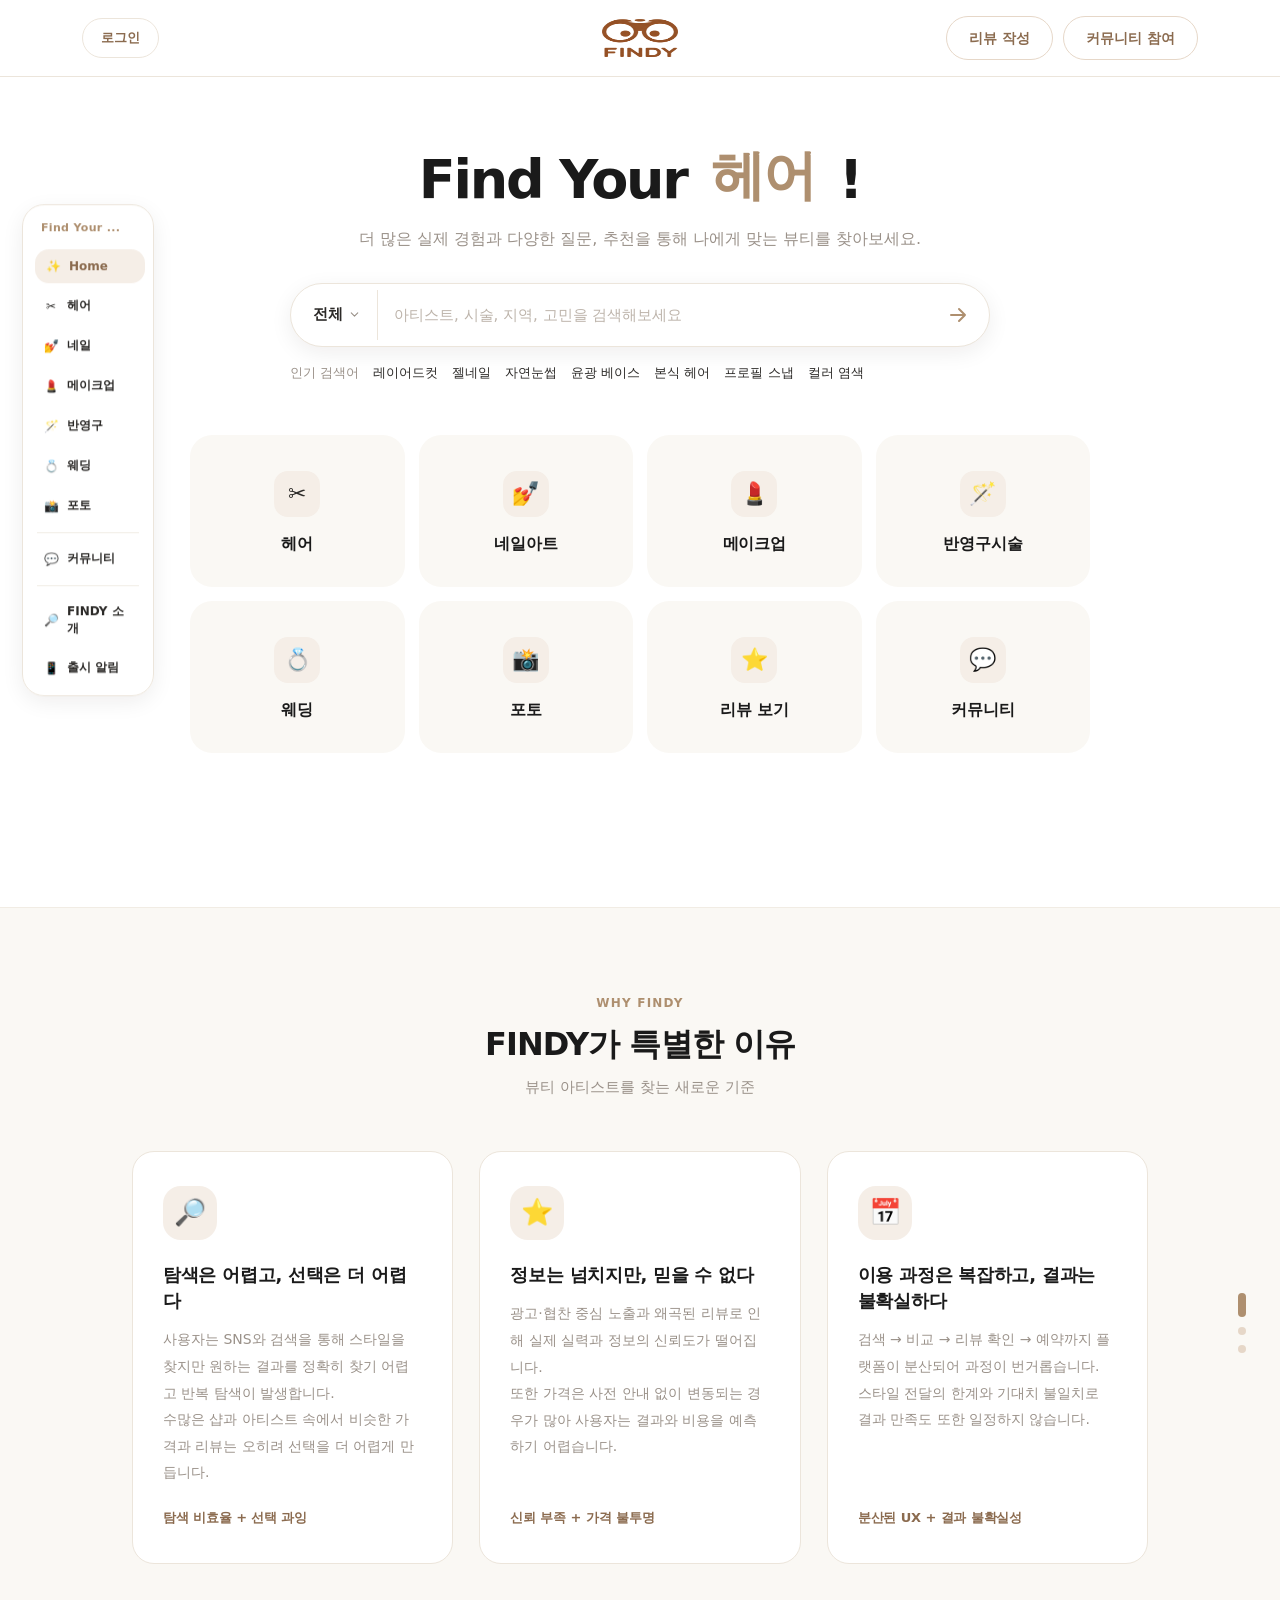
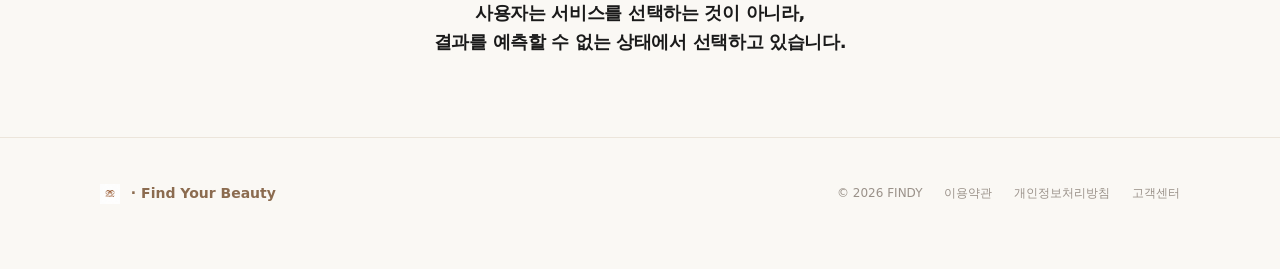
==== web/index.html @ a74a15ce "Initial FINDY app and web project" ====
<!DOCTYPE html>
<html lang="ko">
<head>
  <meta charset="UTF-8" />
  <meta name="viewport" content="width=device-width, initial-scale=1.0" />
  <title>FINDY — 리뷰와 커뮤니티로 찾는 뷰티 경험</title>
  <meta name="description" content="FINDY에서 실제 뷰티 리뷰와 커뮤니티 이야기를 먼저 확인하고, 앱 출시 알림을 받아보세요." />
  <link rel="icon" type="image/png" href="app_logo.png" />
  <link rel="apple-touch-icon" href="app_logo.png" />
  <link rel="stylesheet" href="https://cdn.jsdelivr.net/gh/orioncactus/pretendard@v1.3.9/dist/web/variable/pretendardvariable.css" crossorigin />

  <style>
    :root {
      --main:       #AE8F6F;
      --point:      #8B6B4F;
      --soft:       #F5EEE7;
      --sub:        #E6D7C8;
      --bg:         #FFFFFF;
      --surface:    #FAF8F4;
      --border:     #ECE5DB;
      --divider:    #F1ECE4;
      --text:       #2C2A28;
      --text-strong:#1A1A1A;
      --subtext:    #9A9189;
      --muted:      #BDB4AB;
      --shadow-sm:  0 2px 8px  rgba(26,20,14,.04);
      --shadow-md:  0 6px 22px rgba(26,20,14,.07);
      --shadow-lg:  0 12px 36px rgba(26,20,14,.09);
      --r-sm: 10px; --r-md: 16px; --r-lg: 22px; --r-xl: 28px;
    }

    *, *::before, *::after { box-sizing: border-box; margin: 0; padding: 0; }
    html { scroll-behavior: smooth; }
    body {
      font-family: 'Pretendard Variable', Pretendard, -apple-system, BlinkMacSystemFont, system-ui, sans-serif;
      color: var(--text);
      background: var(--bg);
      line-height: 1.6;
      -webkit-font-smoothing: antialiased;
    }
    a { color: inherit; text-decoration: none; }
    button { font-family: inherit; cursor: pointer; border: none; background: none; }
    input, textarea, select { font-family: inherit; }

    /* ── 공통 레이아웃 ── */
    .container { max-width: 1080px; margin: 0 auto; padding: 0 32px; }

    .view-section { display: none; }
    .view-section.active { display: block; }

    .section-header { text-align: center; margin-bottom: 52px; }
    .eyebrow {
      display: inline-block;
      font-size: 12px; font-weight: 700;
      color: var(--main);
      letter-spacing: .1em; text-transform: uppercase;
      margin-bottom: 12px;
    }
    .section-title {
      font-size: 32px; font-weight: 800;
      color: var(--text-strong);
      letter-spacing: -.03em; line-height: 1.2;
    }
    .section-title-accent { color: var(--main); }
    .section-sub { margin-top: 12px; font-size: 15px; color: var(--subtext); }

    /* ── 헤더 ── */
    .site-header {
      position: sticky; top: 0; z-index: 100;
      background: rgba(255,255,255,.92);
      backdrop-filter: blur(14px);
      -webkit-backdrop-filter: blur(14px);
      border-bottom: 1px solid var(--border);
    }
    .header-inner {
      max-width: 1180px; margin: 0 auto;
      padding: 16px 32px;
      display: grid;
      grid-template-columns: 1fr auto 1fr;
      align-items: center;
      gap: 24px;
    }
    .brand {
      display: inline-flex;
      justify-self: center;
      align-items: center;
    }
    .brand-logo {
      width: clamp(76px, 5.8vw, 104px);
      height: clamp(38px, 2.9vw, 52px);
      display: block;
      object-fit: fill;
    }
    .header-actions {
      display: flex;
      align-items: center;
      justify-content: flex-end;
      gap: 10px;
      grid-column: 3;
      grid-row: 1;
    }
    .header-auth {
      display: flex;
      align-items: center;
      justify-content: flex-start;
      grid-column: 1;
      grid-row: 1;
    }
    .brand { grid-column: 2; grid-row: 1; }
    .header-cta {
      padding: 10px 22px;
      background: #fff;
      color: var(--point);
      border: 1px solid var(--sub);
      font-size: 14px; font-weight: 600;
      border-radius: 999px;
      transition: background 180ms ease, border-color 180ms ease, color 180ms ease, transform 180ms ease;
    }
    .header-cta:hover {
      background: var(--point);
      border-color: var(--point);
      color: #fff;
      transform: translateY(-1px);
    }
    .header-login {
      padding: 10px 18px;
      background: #fff;
      color: var(--point);
      border: 1px solid var(--border);
      font-size: 13px;
      font-weight: 800;
      border-radius: 999px;
      transition: background 180ms ease, border-color 180ms ease, color 180ms ease, transform 180ms ease;
    }
    .header-login:hover {
      background: var(--soft);
      border-color: var(--sub);
      transform: translateY(-1px);
    }

    /* ── 좌측 카테고리 바로가기 ── */
    .side-category-nav {
      position: fixed;
      left: 22px;
      top: 50%;
      transform: translateY(-50%);
      z-index: 80;
      width: 132px;
      padding: 10px;
      background: rgba(255,255,255,.94);
      border: 1px solid var(--border);
      border-radius: 22px;
      box-shadow: var(--shadow-md);
      backdrop-filter: blur(14px);
      -webkit-backdrop-filter: blur(14px);
      display: flex;
      flex-direction: column;
      gap: 6px;
    }
    .side-nav-label {
      padding: 4px 8px 6px;
      font-size: 11px;
      font-weight: 800;
      color: var(--main);
      letter-spacing: .03em;
    }
    .side-nav-btn {
      width: 100%;
      min-height: 34px;
      display: flex;
      align-items: center;
      gap: 7px;
      padding: 8px 9px;
      border-radius: 14px;
      color: var(--text);
      font-size: 12px;
      font-weight: 700;
      text-align: left;
      transition: background 160ms ease, color 160ms ease, transform 160ms ease;
    }
    .side-nav-btn:hover,
    .side-nav-btn.active {
      background: var(--soft);
      color: var(--point);
      transform: translateX(2px);
    }
    .side-nav-icon {
      width: 18px;
      text-align: center;
      flex-shrink: 0;
    }
    .side-nav-divider {
      height: 1px;
      background: var(--divider);
      margin: 3px 4px;
    }

    /* ── 히어로 (당근 스타일) ── */
    .hero {
      min-height: calc(100vh - 70px);
      padding: 72px 32px 56px;
      text-align: center;
      background: #fff;
    }

    .hero-heading {
      display: flex;
      flex-direction: column;
      align-items: center;
      text-align: center;
    }

    /* 타이틀 */
    .hero-title {
      font-size: clamp(34px, 4.4vw, 54px); font-weight: 900;
      letter-spacing: -.04em; color: var(--text-strong);
      line-height: 1; margin-bottom: 14px;
      display: inline-flex; align-items: center;
      gap: 18px; flex-wrap: nowrap; justify-content: center;
      width: 100%;
    }
    .hero-title .hero-title-logo {
      width: clamp(86px, 9vw, 128px);
      height: clamp(86px, 9vw, 128px);
      object-fit: contain;
      flex-shrink: 0;
      transform: translateY(0);
    }

    /* 로테이터 */
    .hero-rotator {
      position: relative; display: inline-block;
      width: auto;
      height: 1.15em;
      overflow: hidden; vertical-align: bottom;
      text-align: center; color: var(--main);
      isolation: isolate;
      padding: 0 6px;
      transition: width 420ms cubic-bezier(.22,.61,.36,1);
    }
    .hero-rotator::before {
      content: none;
    }
    .hero-rotator span {
      position: absolute; left: 50%; right: auto;
      width: max-content;
      white-space: nowrap;
      text-align: center;
      transform: translate(-50%, 110%); opacity: 0;
      transition: transform 420ms cubic-bezier(.22,.61,.36,1), opacity 260ms ease;
    }
    .hero-rotator span.is-current  { transform: translate(-50%, 0); opacity: 1; }
    .hero-rotator span.is-leaving  { transform: translate(-50%, -110%); opacity: 0; }

    .hero-subcopy {
      max-width: 640px;
      margin: 0 auto 30px;
      color: var(--subtext);
      font-size: 16px;
      line-height: 1.7;
      text-align: center;
    }

    /* 검색바 */
    .search-bar {
      max-width: 700px; margin: 0 auto;
      position: relative;
      display: flex; align-items: stretch;
      background: #fff;
      border: 1.5px solid var(--border);
      border-radius: 999px;
      padding: 6px 6px 6px 22px;
      box-shadow: var(--shadow-md);
      transition: border-color 180ms ease, box-shadow 180ms ease;
    }
    .search-bar:focus-within {
      border-color: var(--main);
      box-shadow: 0 6px 28px rgba(174,143,111,.18);
    }
    .search-cat {
      display: flex; align-items: center; gap: 5px;
      padding-right: 16px;
      border-right: 1px solid var(--border);
      font-size: 15px; font-weight: 700; color: var(--text);
      cursor: pointer; user-select: none; white-space: nowrap;
    }
    .search-cat svg { width: 13px; height: 13px; color: var(--subtext); flex-shrink: 0; }
    .search-category-menu {
      position: absolute;
      top: calc(100% + 10px);
      left: 16px;
      z-index: 20;
      min-width: 148px;
      padding: 8px;
      background: #fff;
      border: 1px solid var(--border);
      border-radius: 18px;
      box-shadow: var(--shadow-md);
      opacity: 0;
      pointer-events: none;
      transform: translateY(-6px);
      transition: opacity 160ms ease, transform 160ms ease;
    }
    .search-category-menu.is-open {
      opacity: 1;
      pointer-events: auto;
      transform: translateY(0);
    }
    .search-category-option {
      width: 100%;
      display: flex;
      align-items: center;
      gap: 8px;
      padding: 9px 10px;
      border-radius: 12px;
      color: var(--text);
      font-size: 13px;
      font-weight: 700;
      text-align: left;
    }
    .search-category-option:hover,
    .search-category-option.is-active {
      background: var(--soft);
      color: var(--point);
    }
    .search-input {
      flex: 1; padding: 14px 16px;
      border: none; outline: none;
      font-size: 15px; color: var(--text);
      background: transparent; font-family: inherit;
      min-width: 0;
    }
    .search-input::placeholder { color: var(--muted); }
    .search-submit {
      width: 50px; height: 50px; flex-shrink: 0;
      color: var(--main);
      display: flex; align-items: center; justify-content: center;
      transition: color 180ms ease, transform 160ms ease;
    }
    .search-submit:hover { color: var(--point); transform: translateX(2px); }
    .search-submit svg { width: 24px; height: 24px; }

    /* 인기 검색어 */
    .popular-wrap {
      max-width: 700px; margin: 16px auto 0;
      display: flex; flex-wrap: wrap;
      align-items: center; gap: 6px 14px;
      font-size: 13px;
    }
    .popular-label { color: var(--subtext); font-weight: 500; white-space: nowrap; }
    .popular-wrap a {
      color: var(--text); transition: color 140ms ease;
      white-space: nowrap;
    }
    .popular-wrap a:hover { color: var(--main); }

    /* 카테고리 그리드 */
    .hero-cats {
      max-width: 900px; margin: 52px auto 0;
    }
    .hero-cats-grid {
      display: grid;
      grid-template-columns: repeat(4, 1fr);
      gap: 14px;
    }
    .hero-cat-card {
      background: var(--surface);
      border-radius: var(--r-lg);
      padding: 24px 18px 20px;
      display: flex; flex-direction: column;
      align-items: center; justify-content: center; gap: 14px;
      cursor: pointer;
      transition: background 200ms ease, transform 200ms ease, box-shadow 200ms ease;
      text-align: center;
      border: 1px solid transparent;
      min-height: 152px;
    }
    .hero-cat-card:hover {
      background: #fff;
      border-color: var(--border);
      transform: translateY(-2px);
      box-shadow: var(--shadow-md);
    }
    .hero-cat-icon {
      width: 46px; height: 46px;
      border-radius: 14px;
      background: var(--soft);
      display: flex; align-items: center; justify-content: center;
      font-size: 22px;
    }
    .hero-cat-name {
      font-size: 16px; font-weight: 700;
      color: var(--text-strong); letter-spacing: -.01em;
    }
    .hero-cat-meta {
      display: none;
    }

    /* 히어로 통계 (리뷰 섹션 상단으로 이동) */
    .stats-bar {
      background: var(--surface);
      border-top: 1px solid var(--divider);
      border-bottom: 1px solid var(--divider);
      padding: 24px 32px;
    }
    .stats-bar-inner {
      max-width: 900px; margin: 0 auto;
      display: flex; justify-content: center; gap: 64px;
    }
    .stat { text-align: center; }
    .stat-num {
      font-size: 26px; font-weight: 900;
      color: var(--text-strong); letter-spacing: -.03em;
    }
    .stat-num span { color: var(--main); }
    .stat-lbl { font-size: 12px; color: var(--subtext); margin-top: 3px; }

	    /* ── 리뷰 등록 폼 ── */
    .form-section {
      background: var(--surface);
      padding: 100px 0;
      border-top: 1px solid var(--divider);
    }
    .form-card {
      background: #fff;
      border-radius: var(--r-xl);
      border: 1px solid var(--border);
      box-shadow: var(--shadow-md);
      padding: 52px;
      max-width: 660px; margin: 0 auto;
    }
    .review-form-card {
      max-width: 760px;
      padding: 42px;
    }
    .form-grid { display: grid; grid-template-columns: 1fr 1fr; gap: 22px; }
    .review-form-grid { gap: 16px; }
    .form-group { display: flex; flex-direction: column; gap: 8px; }
    .form-group.full { grid-column: 1 / -1; }
    .form-label { font-size: 13px; font-weight: 700; color: var(--text-strong); }
    .req { color: var(--main); }

    .form-input, .form-select, .form-textarea {
      width: 100%; padding: 14px 17px;
      background: var(--surface);
      border: 1.5px solid var(--border);
      border-radius: var(--r-md);
      font-size: 15px; color: var(--text);
      outline: none;
      transition: border-color 180ms ease, background 180ms ease;
    }
    .form-input:focus, .form-select:focus, .form-textarea:focus {
      border-color: var(--main); background: #fff;
    }
    .review-form-card .form-input,
    .review-form-card .form-select {
      padding: 12px 15px;
    }
    .review-form-card .form-textarea { min-height: 112px; }
    .form-input::placeholder, .form-textarea::placeholder { color: var(--muted); }

    /* 셀렉트 드롭다운 화살표 */
    .form-select {
      appearance: none; -webkit-appearance: none;
      background-image: url("data:image/svg+xml,%3Csvg xmlns='http://www.w3.org/2000/svg' width='16' height='16' viewBox='0 0 24 24' fill='none'%3E%3Cpath d='M6 9l6 6 6-6' stroke='%239A9189' stroke-width='2' stroke-linecap='round' stroke-linejoin='round'/%3E%3C/svg%3E");
      background-repeat: no-repeat;
      background-position: right 14px center;
      padding-right: 42px;
      cursor: pointer;
    }
    .form-textarea { resize: vertical; min-height: 130px; line-height: 1.65; }

    /* 별점 */
    .star-wrap { display: flex; flex-direction: column; gap: 8px; }
    .star-rating {
      position: relative;
      width: max-content;
      line-height: 1;
    }
    .star-stars {
      position: relative;
      display: inline-block;
      font-size: 30px;
      letter-spacing: 4px;
      line-height: 1;
      color: var(--border);
      pointer-events: none;
    }
    .star-fill {
      position: absolute;
      inset: 0 auto 0 0;
      width: 0%;
      overflow: hidden;
      white-space: nowrap;
      color: #F4C430;
      transition: width 120ms ease;
    }
    .star-rating input[type="range"] {
      position: absolute;
      inset: 0;
      width: 100%;
      height: 100%;
      opacity: 0;
      cursor: pointer;
    }
    .star-hint { font-size: 12px; color: var(--muted); }

    /* 글자 수 */
    .char-row { display: flex; justify-content: flex-end; margin-top: 5px; }
    .char-count { font-size: 12px; color: var(--muted); }

    /* 사진 첨부 */
    .photo-upload-area {
      position: relative;
      border: 2px dashed var(--border);
      border-radius: var(--r-md);
      padding: 28px 20px;
      text-align: center;
      cursor: pointer;
      background: var(--surface);
      transition: border-color 180ms ease, background 180ms ease;
    }
    .photo-upload-area:hover,
    .photo-upload-area.drag-over {
      border-color: var(--main);
      background: var(--soft);
    }
    .photo-upload-area input[type="file"] {
      position: absolute; inset: 0;
      width: 100%; height: 100%;
      opacity: 0; cursor: pointer;
    }
    .photo-upload-icon { font-size: 28px; margin-bottom: 8px; }
    .photo-upload-label {
      font-size: 14px; font-weight: 600; color: var(--text);
      display: block; margin-bottom: 4px;
    }
    .photo-upload-hint { font-size: 12px; color: var(--muted); }
    .photo-upload-hint span { color: var(--main); font-weight: 600; }

    /* 사진 미리보기 그리드 */
    .photo-preview-grid {
      display: grid;
      grid-template-columns: repeat(4, 1fr);
      gap: 10px;
      margin-top: 12px;
    }
    .photo-preview-item {
      position: relative;
      aspect-ratio: 1;
      border-radius: var(--r-sm);
      overflow: hidden;
      border: 1px solid var(--border);
    }
    .photo-preview-item img {
      width: 100%; height: 100%;
      object-fit: cover; display: block;
    }
    .photo-preview-remove {
      position: absolute; top: 4px; right: 4px;
      width: 22px; height: 22px;
      background: rgba(26,20,14,.65);
      border-radius: 50%;
      color: #fff; font-size: 12px; font-weight: 700;
      display: flex; align-items: center; justify-content: center;
      cursor: pointer;
      transition: background 140ms ease;
      line-height: 1;
    }
    .photo-preview-remove:hover { background: rgba(180,60,60,.85); }

	    /* 리뷰 카드 사진 */
    .rc-photos {
      display: grid;
      gap: 6px;
      border-radius: var(--r-sm);
      overflow: hidden;
    }
    .rc-photos.count-1 { grid-template-columns: 1fr; }
    .rc-photos.count-2 { grid-template-columns: 1fr 1fr; }
    .rc-photos.count-3 { grid-template-columns: 1fr 1fr 1fr; }
    .rc-photos.count-many { grid-template-columns: 1fr 1fr; }
    .rc-photo {
      aspect-ratio: 1;
      overflow: hidden;
      border-radius: 8px;
      cursor: pointer;
      position: relative;
    }
    .rc-photo img {
      width: 100%; height: 100%;
      object-fit: cover; display: block;
      transition: transform 260ms ease;
    }
    .rc-photo:hover img { transform: scale(1.05); }
    .rc-photo-more {
      position: absolute; inset: 0;
      background: rgba(26,20,14,.52);
      display: flex; align-items: center; justify-content: center;
      color: #fff; font-size: 18px; font-weight: 800;
      border-radius: 8px;
    }

    /* 라이트박스 */
    .lightbox {
      position: fixed; inset: 0; z-index: 9000;
      background: rgba(10,8,6,.9);
      display: flex; align-items: center; justify-content: center;
      opacity: 0; pointer-events: none;
      transition: opacity 240ms ease;
    }
    .lightbox.open { opacity: 1; pointer-events: all; }
    .lightbox img {
      max-width: 90vw; max-height: 88vh;
      border-radius: var(--r-md);
      object-fit: contain;
      box-shadow: 0 24px 64px rgba(0,0,0,.5);
    }
    .lightbox-close {
      position: absolute; top: 20px; right: 24px;
      width: 42px; height: 42px; border-radius: 50%;
      background: rgba(255,255,255,.15);
      color: #fff; font-size: 20px;
      display: flex; align-items: center; justify-content: center;
      cursor: pointer;
      transition: background 160ms ease;
    }
    .lightbox-close:hover { background: rgba(255,255,255,.28); }

    /* 제출 버튼 */
    .form-submit {
      width: 100%; padding: 17px;
      background: var(--text-strong); color: #fff;
      font-size: 16px; font-weight: 700;
      border-radius: var(--r-md);
      margin-top: 10px;
      transition: background 180ms ease, transform 180ms ease;
    }
    .form-submit:hover { background: var(--point); transform: translateY(-1px); }
    .form-submit:disabled { background: var(--muted); cursor: not-allowed; transform: none; }

    /* ── 로그인 ── */
    .login-section {
      min-height: calc(100vh - 86px);
      align-items: center;
      background: var(--surface);
      border-top: 1px solid var(--divider);
      padding: 90px 0;
    }
    .login-section.active { display: flex; }
    .login-card {
      max-width: 460px;
      margin: 0 auto;
      padding: 46px;
      border-radius: var(--r-xl);
      border: 1px solid var(--border);
      background: #fff;
      box-shadow: var(--shadow-md);
      text-align: center;
    }
    .login-card img {
      width: 118px;
      height: auto;
      margin-bottom: 22px;
    }
    .login-title {
      font-size: 28px;
      line-height: 1.22;
      font-weight: 900;
      color: var(--text-strong);
      letter-spacing: -.03em;
    }
    .login-sub {
      margin: 12px 0 28px;
      font-size: 14px;
      line-height: 1.7;
      color: var(--subtext);
    }
    .login-options {
      display: flex;
      flex-direction: column;
      gap: 10px;
    }
    .login-option {
      width: 100%;
      min-height: 50px;
      border-radius: 999px;
      border: 1px solid var(--border);
      background: #fff;
      color: var(--text-strong);
      font-size: 14px;
      font-weight: 800;
      transition: background 160ms ease, border-color 160ms ease, transform 160ms ease;
    }
    .login-option:hover {
      background: var(--soft);
      border-color: var(--sub);
      transform: translateY(-1px);
    }
    .login-note {
      margin-top: 18px;
      font-size: 12px;
      color: var(--muted);
    }

    /* ── 내정보 ── */
    .my-section {
      background: var(--surface);
      padding: 100px 0;
      border-top: 1px solid var(--divider);
    }
    .my-layout {
      display: grid;
      grid-template-columns: 320px minmax(0, 1fr);
      gap: 22px;
      align-items: start;
    }
    .my-profile,
    .my-panel {
      background: #fff;
      border: 1px solid var(--border);
      border-radius: var(--r-xl);
      box-shadow: var(--shadow-sm);
    }
    .my-profile {
      padding: 28px;
      position: sticky;
      top: 92px;
    }
    .my-avatar {
      width: 64px;
      height: 64px;
      border-radius: 50%;
      background: var(--soft);
      border: 1px solid var(--sub);
      color: var(--point);
      display: flex;
      align-items: center;
      justify-content: center;
      font-size: 24px;
      font-weight: 900;
      margin-bottom: 18px;
    }
    .my-name {
      font-size: 22px;
      font-weight: 900;
      color: var(--text-strong);
      letter-spacing: -.03em;
    }
    .my-sub {
      margin-top: 6px;
      font-size: 13px;
      color: var(--subtext);
    }
    .my-info-grid {
      display: grid;
      grid-template-columns: 1fr 1fr;
      gap: 10px;
      margin-top: 22px;
    }
    .my-info-item {
      padding: 14px;
      border-radius: 16px;
      background: var(--surface);
      border: 1px solid var(--border);
    }
    .my-info-item span {
      display: block;
      font-size: 11px;
      color: var(--subtext);
      margin-bottom: 6px;
    }
    .my-info-item strong {
      display: block;
      font-size: 14px;
      color: var(--text-strong);
    }
    .my-beauty-link {
      width: 100%;
      margin-top: 16px;
      padding: 16px;
      border-radius: 18px;
      border: 1px solid var(--sub);
      background: var(--soft);
      color: var(--point);
      text-align: left;
      font-weight: 900;
      transition: background 160ms ease, transform 160ms ease;
    }
    .my-beauty-link span {
      display: block;
      margin-top: 5px;
      font-size: 12px;
      font-weight: 600;
      color: var(--subtext);
    }
    .my-beauty-link:hover {
      background: #fff;
      transform: translateY(-1px);
    }
    .my-stats {
      display: grid;
      grid-template-columns: 1fr 1fr;
      gap: 10px;
      margin-top: 22px;
    }
    .my-stat {
      padding: 16px;
      border-radius: 16px;
      background: var(--surface);
      border: 1px solid var(--border);
    }
    .my-stat strong {
      display: block;
      font-size: 24px;
      color: var(--text-strong);
      line-height: 1;
    }
    .my-stat span {
      display: block;
      margin-top: 8px;
      font-size: 12px;
      color: var(--subtext);
    }
    .my-logout {
      width: 100%;
      margin-top: 18px;
      padding: 12px 16px;
      border-radius: 999px;
      border: 1px solid var(--border);
      background: #fff;
      color: var(--point);
      font-weight: 800;
      transition: background 160ms ease, border-color 160ms ease;
    }
    .my-logout:hover {
      background: var(--soft);
      border-color: var(--sub);
    }
    .my-panels {
      display: flex;
      flex-direction: column;
      gap: 16px;
      min-width: 0;
    }
    .my-panel {
      padding: 24px;
    }
    .my-panel-head {
      display: flex;
      justify-content: space-between;
      align-items: center;
      gap: 16px;
      margin-bottom: 16px;
    }
    .my-panel-title {
      font-size: 18px;
      font-weight: 900;
      color: var(--text-strong);
    }
    .my-panel-count {
      font-size: 12px;
      color: var(--subtext);
      background: var(--surface);
      border: 1px solid var(--border);
      border-radius: 999px;
      padding: 6px 10px;
    }
    .my-list {
      display: flex;
      flex-direction: column;
      gap: 10px;
    }
    .my-item {
      width: 100%;
      padding: 15px;
      border-radius: 16px;
      border: 1px solid var(--border);
      background: var(--surface);
      text-align: left;
      transition: background 160ms ease, border-color 160ms ease, transform 160ms ease;
    }
    .my-item:hover {
      background: var(--soft);
      border-color: var(--sub);
      transform: translateY(-1px);
    }
    .my-item-title {
      font-size: 14px;
      font-weight: 850;
      color: var(--text-strong);
      line-height: 1.45;
    }
    .my-item-meta {
      margin-top: 6px;
      font-size: 12px;
      color: var(--subtext);
    }
    .my-empty {
      padding: 22px;
      border-radius: 16px;
      border: 1px dashed var(--border);
      color: var(--subtext);
      background: var(--surface);
      font-size: 13px;
      text-align: center;
    }
    .my-support-grid {
      display: grid;
      grid-template-columns: 1fr 1fr;
      gap: 12px;
    }
    .my-support-card {
      min-height: 112px;
      padding: 18px;
      border-radius: 18px;
      border: 1px solid var(--border);
      background: var(--surface);
    }
    .my-support-card strong {
      display: block;
      font-size: 15px;
      color: var(--text-strong);
      margin-bottom: 8px;
    }
    .my-support-card span {
      font-size: 12px;
      color: var(--subtext);
      line-height: 1.6;
    }

	    /* ── 리뷰 피드 ── */
    .reviews-section { padding: 100px 0; }

    .reviews-toolbar {
      display: flex; align-items: center;
      justify-content: space-between;
      margin-bottom: 28px; flex-wrap: wrap; gap: 14px;
    }
    .reviews-heading-row {
      display: flex;
      align-items: flex-start;
      justify-content: space-between;
      gap: 18px;
      margin-bottom: 0;
    }
    .review-write-top {
      display: inline-flex;
      align-items: center;
      gap: 8px;
      flex-shrink: 0;
      padding: 13px 20px;
      background: var(--main);
      color: #fff;
      border-radius: 999px;
      font-size: 14px;
      font-weight: 800;
      box-shadow: var(--shadow-sm);
      transition: background 180ms ease, transform 180ms ease;
    }
    .review-write-top:hover {
      background: var(--point);
      transform: translateY(-1px);
    }
    .reviews-count { font-size: 14px; color: var(--subtext); }
    .reviews-count strong { color: var(--text-strong); font-weight: 700; }

    .community-filter-panel {
      width: 100%;
      display: grid;
      grid-template-columns: auto minmax(0, 1fr);
      align-items: start;
      gap: 18px 28px;
      padding: 18px 0 8px;
    }
    .community-filter-groups {
      display: flex;
      flex-direction: column;
      align-items: flex-end;
      gap: 12px;
      min-width: 0;
    }
    .filter-tabs { display: flex; gap: 8px; flex-wrap: wrap; }
    .filter-tab {
      padding: 8px 17px;
      border-radius: 999px;
      border: 1.5px solid var(--border);
      font-size: 13px; font-weight: 500;
      color: var(--subtext); background: #fff;
      cursor: pointer;
      white-space: nowrap;
      flex-shrink: 0;
      transition: all 160ms ease;
    }
    .filter-tab.active,
    .filter-tab:hover { border-color: var(--main); color: var(--point); background: var(--soft); }

    .reviews-grid {
      display: grid;
      grid-template-columns: repeat(3, 1fr);
      gap: 20px;
    }
    .review-card {
      background: #fff;
      border: 1px solid var(--border);
      border-radius: var(--r-lg);
      padding: 26px;
      display: flex; flex-direction: column; gap: 14px;
      cursor: pointer;
      transition: transform 220ms ease, box-shadow 220ms ease;
    }
    .review-card:hover { transform: translateY(-3px); box-shadow: var(--shadow-md); }
    .review-card.is-detail {
      cursor: default;
      min-height: 420px;
      padding: 34px;
      border-radius: var(--r-xl);
      box-shadow: var(--shadow-sm);
    }
    .review-card.is-detail:hover { transform: none; box-shadow: var(--shadow-sm); }
    .review-card.is-detail .rc-name { font-size: 20px; }
    .review-card.is-detail .rc-service { font-size: 14px; white-space: normal; }
    .review-card.is-detail .rc-avatar { width: 54px; height: 54px; font-size: 19px; }
    .review-card.is-detail .rc-stars { font-size: 18px; }
    .review-card.is-detail .rc-text {
      display: block;
      overflow: visible;
      font-size: 17px;
      line-height: 1.9;
      white-space: pre-line;
    }
    .review-card.is-detail .rc-photos {
      max-width: 560px;
      margin-top: 4px;
    }
    .review-card.is-detail .rc-photos.count-1 {
      grid-template-columns: minmax(0, 220px);
      max-width: 220px;
    }

    .rc-top { display: flex; align-items: flex-start; justify-content: space-between; gap: 10px; }
    .rc-avatar {
      width: 42px; height: 42px; border-radius: 50%;
      background: var(--soft); border: 1.5px solid var(--sub);
      display: flex; align-items: center; justify-content: center;
      font-size: 16px; font-weight: 800; color: var(--point);
      flex-shrink: 0;
    }
    .rc-meta { flex: 1; min-width: 0; }
    .rc-name { font-size: 14px; font-weight: 700; color: var(--text-strong); }
    .rc-service { font-size: 12px; color: var(--subtext); margin-top: 2px; white-space: nowrap; overflow: hidden; text-overflow: ellipsis; }
    .rc-badge {
      padding: 4px 11px;
      background: var(--soft); border-radius: 999px;
      font-size: 11px; font-weight: 600; color: var(--point);
      flex-shrink: 0;
    }
    .rc-stars { font-size: 13px; color: #F4C430; letter-spacing: 1px; }
    .rc-text {
      font-size: 14px; color: var(--text); line-height: 1.72; flex: 1;
      display: -webkit-box;
      -webkit-line-clamp: 4; -webkit-box-orient: vertical;
      overflow: hidden;
    }
	    .rc-date { font-size: 12px; color: var(--muted); }
	    .rc-extra {
	      display: flex; align-items: center; gap: 8px; flex-wrap: wrap;
	      font-size: 12px; color: var(--subtext);
	    }
	    .rc-actions {
	      display: flex; gap: 8px; padding-top: 2px;
	      border-top: 1px solid var(--divider);
	    }
	    .rc-action {
	      font-size: 12px; color: var(--subtext);
	      background: var(--surface); border: 1px solid var(--border);
	      border-radius: 999px; padding: 6px 10px;
	    }
	    .rc-action.is-active,
	    .cm-action.is-active {
	      color: var(--point);
	      background: var(--soft);
	      border-color: var(--sub);
	      font-weight: 800;
	    }

    .reviews-empty {
      grid-column: 1 / -1;
      text-align: center; padding: 90px 20px;
      color: var(--subtext);
    }
    .empty-icon { font-size: 52px; margin-bottom: 18px; }
    .reviews-empty p { font-size: 15px; }

    /* 더보기 버튼 */
    .load-more-wrap { text-align: center; margin-top: 40px; }
    .load-more {
      display: inline-flex; align-items: center; gap: 8px;
      padding: 14px 32px;
      border: 1.5px solid var(--border);
      border-radius: 999px;
      font-size: 14px; font-weight: 600; color: var(--text);
      background: #fff; cursor: pointer;
      transition: all 180ms ease;
    }
	    .load-more:hover { border-color: var(--main); color: var(--point); background: var(--soft); }
	    .load-more.hidden { display: none; }

	    /* ── 커뮤니티 ── */
	    .community-section {
	      background: var(--surface);
	      padding: 100px 0;
	      border-top: 1px solid var(--divider);
	    }
	    .community-layout {
	      display: grid;
	      grid-template-columns: 1fr;
	      gap: 24px;
	      align-items: start;
	    }
	    .community-write,
	    .community-feed-card {
	      background: #fff;
	      border: 1px solid var(--border);
	      border-radius: var(--r-xl);
	      box-shadow: var(--shadow-sm);
	    }
	    .community-write { padding: 28px; position: sticky; top: 92px; }
	    .community-write h3 { font-size: 19px; color: var(--text-strong); margin-bottom: 8px; }
	    .community-write p { font-size: 13px; color: var(--subtext); margin-bottom: 18px; }
	    .community-form { display: flex; flex-direction: column; gap: 12px; }
	    .community-board { min-width: 0; }
	    .community-content-grid {
	      display: grid;
	      grid-template-columns: minmax(0, 1fr) 300px;
	      gap: 18px;
	      align-items: start;
	    }
	    .community-detail-actions {
	      display: flex;
	      justify-content: flex-end;
	      margin-bottom: 14px;
	    }
	    .community-feed { display: flex; flex-direction: column; gap: 14px; min-width: 0; }
	    .community-feed-card {
	      padding: 24px;
	      transition: transform 180ms ease, box-shadow 180ms ease;
	      cursor: pointer;
	    }
	    .community-feed-card:hover { transform: translateY(-2px); box-shadow: var(--shadow-md); }
	    .community-feed-card.is-detail {
	      cursor: default;
	      min-height: 360px;
	      padding: 32px;
	    }
	    .community-feed-card.is-detail:hover { transform: none; box-shadow: var(--shadow-sm); }
	    .cm-top { display: flex; justify-content: space-between; gap: 12px; align-items: flex-start; }
	    .cm-title { font-size: 17px; font-weight: 800; color: var(--text-strong); line-height: 1.35; }
	    .community-feed-card.is-detail .cm-title { font-size: 23px; line-height: 1.35; }
	    .cm-badge {
	      flex-shrink: 0;
	      background: var(--soft);
	      border: 1px solid var(--sub);
	      color: var(--point);
	      border-radius: 999px;
	      padding: 5px 11px;
	      font-size: 11px;
	      font-weight: 700;
	    }
	    .cm-meta { margin-top: 8px; font-size: 12px; color: var(--subtext); }
	    .cm-body { margin-top: 14px; font-size: 14px; color: var(--text); line-height: 1.75; white-space: pre-line; }
	    .community-feed-card.is-detail .cm-body { margin-top: 26px; font-size: 16px; line-height: 1.9; }
	    .cm-photos {
	      margin-top: 18px;
	      display: grid;
	      gap: 8px;
	      width: 100%;
	      max-width: 520px;
	    }
	    .cm-photos.count-1,
	    .cm-photos.count-2 {
	      grid-template-columns: repeat(2, minmax(0, 120px));
	      max-width: 248px;
	    }
	    .cm-photos.count-3 {
	      grid-template-columns: repeat(3, minmax(0, 120px));
	      max-width: 376px;
	    }
	    .cm-photos.count-many {
	      grid-template-columns: repeat(4, minmax(0, 1fr));
	    }
	    .community-feed-card.is-detail .cm-photos {
	      margin-top: 22px;
	      grid-template-columns: repeat(4, minmax(0, 1fr));
	      max-width: 560px;
	    }
	    .cm-photo {
	      position: relative;
	      aspect-ratio: 1;
	      overflow: hidden;
	      border-radius: 14px;
	      border: 1px solid var(--border);
	      background: var(--surface);
	      cursor: zoom-in;
	    }
	    .cm-photo img {
	      width: 100%;
	      height: 100%;
	      object-fit: cover;
	      display: block;
	      transition: transform 220ms ease;
	    }
	    .cm-photo:hover img { transform: scale(1.04); }
	    .cm-photo-more {
	      position: absolute;
	      inset: 0;
	      display: flex;
	      align-items: center;
	      justify-content: center;
	      background: rgba(26,20,14,.48);
	      color: #fff;
	      font-size: 18px;
	      font-weight: 800;
	    }
	    .cm-actions {
	      margin-top: 16px;
	      display: flex; gap: 8px; flex-wrap: wrap;
	      font-size: 12px; color: var(--subtext);
	    }
	    .cm-action {
	      background: var(--surface);
	      border: 1px solid var(--border);
	      border-radius: 999px;
	      padding: 7px 11px;
	    }
	    .community-list-panel {
	      position: sticky;
	      top: 92px;
	      background: #fff;
	      border: 1px solid var(--border);
	      border-radius: var(--r-xl);
	      box-shadow: var(--shadow-sm);
	      padding: 18px;
	    }
	    .community-list-title {
	      font-size: 14px;
	      font-weight: 800;
	      color: var(--text-strong);
	      margin-bottom: 12px;
	    }
	    .community-list {
	      display: flex;
	      flex-direction: column;
	      gap: 8px;
	      max-height: 520px;
	      overflow-y: auto;
	      padding-right: 2px;
	    }
	    .community-list-item {
	      width: 100%;
	      padding: 12px;
	      border-radius: 14px;
	      text-align: left;
	      color: var(--text);
	      background: var(--surface);
	      border: 1px solid transparent;
	      transition: background 160ms ease, border-color 160ms ease;
	    }
	    .community-list-item:hover,
	    .community-list-item.is-active {
	      background: var(--soft);
	      border-color: var(--sub);
	    }
	    .community-list-item-title {
	      font-size: 13px;
	      font-weight: 800;
	      line-height: 1.35;
	      color: var(--text-strong);
	      display: -webkit-box;
	      -webkit-line-clamp: 2;
	      -webkit-box-orient: vertical;
	      overflow: hidden;
	    }
	    .community-list-item-meta {
	      margin-top: 6px;
	      font-size: 11px;
	      color: var(--subtext);
	    }

    /* ── 출시 소개 스냅 구간 ── */
    .launch-scroll {
      height: calc(100vh - 70px);
      min-height: 620px;
      overflow: hidden;
      overscroll-behavior: contain;
      position: relative;
      border-top: 1px solid var(--divider);
      background: var(--surface);
    }
    .launch-panel {
      position: absolute;
      inset: 0;
      min-height: 100%;
      display: flex;
      align-items: center;
      opacity: 0;
      pointer-events: none;
      transform: translateY(34px);
      transition: opacity 420ms ease, transform 520ms cubic-bezier(.22,.61,.36,1);
    }
    .launch-panel.is-active {
      opacity: 1;
      pointer-events: auto;
      transform: translateY(0);
    }
    .launch-panel.is-leaving-up { transform: translateY(-34px); }
    .launch-panel.is-leaving-down { transform: translateY(34px); }
    .launch-panel-dots {
      position: absolute;
      right: 34px;
      top: 50%;
      transform: translateY(-50%);
      display: flex;
      flex-direction: column;
      gap: 10px;
      z-index: 2;
    }
    .launch-panel-dot {
      width: 8px;
      height: 8px;
      border-radius: 999px;
      background: var(--sub);
      transition: height 180ms ease, background 180ms ease;
    }
    .launch-panel-dot.is-active {
      height: 24px;
      background: var(--main);
    }

    /* ── 앱 소개 ── */
    .features-section {
      background: var(--surface);
      padding: 88px 0;
    }
    .features-grid { display: grid; grid-template-columns: repeat(3, 1fr); gap: 26px; align-items: stretch; }
    .feature-card {
      background: #fff;
      border: 1px solid var(--border);
      border-radius: var(--r-lg);
      padding: 34px 30px;
      min-height: 340px;
      display: flex;
      flex-direction: column;
      transition: transform 220ms ease, box-shadow 220ms ease;
    }
    .feature-card:hover { transform: translateY(-3px); box-shadow: var(--shadow-md); }
    .feature-icon {
      width: 54px; height: 54px; border-radius: 18px;
      background: var(--soft);
      display: flex; align-items: center; justify-content: center;
      font-size: 26px; margin-bottom: 22px;
    }
    .feature-title { font-size: 18px; font-weight: 700; color: var(--text-strong); letter-spacing: -.015em; margin-bottom: 12px; line-height: 1.45; }
    .feature-desc { font-size: 14px; color: var(--subtext); line-height: 1.9; }
    .feature-key {
      margin-top: auto;
      padding-top: 22px;
      font-size: 13px;
      font-weight: 800;
      color: var(--point);
      letter-spacing: -.01em;
    }
    .features-impact {
      margin: 34px auto 0;
      max-width: 680px;
      text-align: center;
      color: var(--text-strong);
      font-size: 18px;
      font-weight: 800;
      line-height: 1.65;
      letter-spacing: -.02em;
    }

    /* ── 앱 미리보기 배너 ── */
    .app-banner {
      padding: 88px 0;
      background: #fff;
    }
    .app-banner-inner {
      max-width: 1080px; margin: 0 auto; padding: 0 32px;
      display: grid; grid-template-columns: 1fr 1fr;
      align-items: center; gap: 64px;
    }
    .app-banner-text { }
    .app-banner-title {
      font-size: 36px; font-weight: 900;
      color: var(--text-strong); letter-spacing: -.03em;
      line-height: 1.18; margin-bottom: 20px;
    }
    .app-banner-title em { font-style: normal; color: var(--main); }
    .app-banner-desc { font-size: 15px; color: var(--subtext); line-height: 1.75; margin-bottom: 32px; }
    .store-badges { display: flex; gap: 12px; flex-wrap: wrap; }
    .store-badge {
      display: inline-flex; align-items: center; gap: 10px;
      padding: 13px 22px;
      background: var(--text-strong); color: #fff;
      border-radius: var(--r-md);
      font-size: 14px; font-weight: 600;
      transition: background 180ms ease, transform 180ms ease;
      opacity: .7;
      cursor: default;
    }
    .store-badge span { font-size: 11px; font-weight: 400; opacity: .75; display: block; }
    .store-badge strong { font-size: 15px; display: block; }
    .store-badge.soon { position: relative; }
    .store-badge.soon::after {
      content: '출시 예정';
      position: absolute; top: -10px; right: -8px;
      background: var(--main); color: #fff;
      font-size: 10px; font-weight: 700;
      padding: 3px 8px; border-radius: 999px;
    }

    /* 폰 목업 */
    .phone-mockup {
      display: flex; justify-content: center;
    }
    .phone-frame {
      width: 240px; height: 480px;
      background: var(--surface);
      border-radius: 36px;
      border: 2px solid var(--border);
      box-shadow: var(--shadow-lg);
      position: relative; overflow: hidden;
      display: flex; flex-direction: column;
    }
    .phone-notch {
      width: 80px; height: 22px;
      background: var(--border); border-radius: 0 0 12px 12px;
      margin: 0 auto;
    }
    .phone-screen {
      flex: 1; padding: 16px 14px; display: flex; flex-direction: column; gap: 10px;
    }
    .phone-screen-title {
      font-size: 13px; font-weight: 800; color: var(--point); letter-spacing: -.01em;
    }
    .phone-mini-card {
      background: #fff; border-radius: 12px; border: 1px solid var(--border);
      padding: 12px; display: flex; gap: 10px; align-items: center;
    }
    .phone-avatar {
      width: 34px; height: 34px; border-radius: 50%;
      background: var(--soft); border: 1.5px solid var(--sub);
      display: flex; align-items: center; justify-content: center;
      font-size: 12px; font-weight: 700; color: var(--point); flex-shrink: 0;
    }
    .phone-card-text { }
    .phone-card-name { font-size: 11px; font-weight: 700; color: var(--text-strong); }
    .phone-card-sub { font-size: 10px; color: var(--subtext); margin-top: 1px; }
    .phone-stars { font-size: 10px; color: #F4C430; margin-top: 2px; }
    .phone-bottom {
      height: 46px; background: #fff; border-top: 1px solid var(--border);
      display: flex; align-items: center; justify-content: space-around;
      padding: 0 8px;
    }
    .phone-nav-dot {
      width: 6px; height: 6px; border-radius: 50%; background: var(--border);
    }
    .phone-nav-dot.active { background: var(--main); }

    /* ── 웨이트리스트 ── */
    .waitlist-section { padding: 88px 0; text-align: center; background: #fff; }
    .waitlist-form {
      display: flex; gap: 10px;
      max-width: 500px; margin: 36px auto 0;
    }
    .waitlist-input {
      flex: 1; padding: 17px 22px;
      border: 1.5px solid var(--border); border-radius: 999px;
      font-size: 15px; outline: none; background: #fff;
      transition: border-color 180ms ease;
    }
    .waitlist-input:focus { border-color: var(--main); }
    .waitlist-input::placeholder { color: var(--muted); }
    .waitlist-btn {
      padding: 17px 30px;
      background: var(--main); color: #fff;
      font-size: 15px; font-weight: 700;
      border-radius: 999px; white-space: nowrap;
      transition: background 180ms ease, transform 180ms ease;
    }
    .waitlist-btn:hover { background: var(--point); transform: translateY(-1px); }
    .waitlist-note { font-size: 13px; color: var(--muted); margin-top: 14px; }
    .waitlist-joined { display: inline-block; margin-top: 22px; font-size: 14px; color: var(--subtext); }
    .waitlist-joined strong { color: var(--main); }

    /* ── 푸터 ── */
    .site-footer {
      border-top: 1px solid var(--border);
      padding: 44px 32px 64px;
      background: var(--surface);
    }
    .footer-inner {
      max-width: 1080px; margin: 0 auto;
      display: flex; justify-content: space-between;
      align-items: center; flex-wrap: wrap; gap: 18px;
    }
    .footer-brand { font-size: 14px; font-weight: 700; color: var(--point); }
    .footer-meta { font-size: 12px; color: var(--subtext); }
    .footer-meta a { margin-left: 18px; transition: color 160ms ease; }
    .footer-meta a:hover { color: var(--main); }

    /* ── 토스트 ── */
    .toast {
      position: fixed; bottom: 36px; left: 50%;
      transform: translateX(-50%) translateY(24px);
      background: var(--text-strong); color: #fff;
      padding: 14px 26px; border-radius: 999px;
      font-size: 14px; font-weight: 500;
      opacity: 0; pointer-events: none; z-index: 9999;
      white-space: nowrap;
      transition: opacity 280ms ease, transform 280ms cubic-bezier(.22,.61,.36,1);
    }
    .toast.show { opacity: 1; transform: translateX(-50%) translateY(0); }

    /* ── 반응형 ── */
    @media (max-width: 960px) {
      .side-category-nav {
        left: 50%;
        right: auto;
        top: auto;
        bottom: 14px;
        width: calc(100vw - 28px);
        max-width: 520px;
        transform: translateX(-50%);
        flex-direction: row;
        align-items: center;
        overflow-x: auto;
        border-radius: 999px;
        padding: 8px;
        gap: 4px;
      }
      .side-nav-label,
      .side-nav-divider { display: none; }
      .side-nav-btn {
        width: auto;
        min-width: max-content;
        min-height: 36px;
        padding: 8px 12px;
        border-radius: 999px;
        font-size: 12px;
      }
      .side-nav-btn:hover,
      .side-nav-btn.active { transform: none; }
      .container { padding: 0 20px; }
      .header-inner { padding: 14px 20px; grid-template-columns: 1fr auto 1fr; gap: 14px; }
      .brand { justify-self: center; }
      .header-actions { gap: 7px; }
      .header-cta { padding: 9px 14px; font-size: 12px; }
      .launch-scroll { height: calc(100vh - 66px); min-height: 560px; }
      .launch-panel { min-height: calc(100vh - 66px); }
      .launch-panel-dots { right: 16px; }
      .hero { padding: 52px 20px 40px; }
      .hero-title { font-size: 28px; gap: 8px; }
      .hero-rotator { width: 132px; }
      .hero-cats { margin-top: 36px; }
      .hero-cats-grid { grid-template-columns: repeat(4, 1fr); gap: 10px; }
      .hero-cat-card { padding: 16px 12px 14px; gap: 10px; }
      .hero-cat-icon { width: 38px; height: 38px; font-size: 18px; border-radius: 11px; }
      .hero-cat-name { font-size: 14px; }
      .hero-cat-meta { display: none; }
      .stats-bar-inner { gap: 32px; }
      .reviews-heading-row { align-items: stretch; flex-direction: column; }
      .review-write-top { width: max-content; }
      .form-card { padding: 36px 24px; }
      .form-grid { grid-template-columns: 1fr; }
      .review-form-grid { grid-template-columns: repeat(2, minmax(0, 1fr)); }
	      .reviews-grid { grid-template-columns: repeat(2, 1fr); }
	      .community-layout { grid-template-columns: 1fr; }
	      .community-write { position: static; }
      .community-content-grid { grid-template-columns: 1fr; }
      .community-list-panel { position: static; }
      .my-layout { grid-template-columns: 1fr; }
      .my-profile { position: static; }
      .community-feed-card.is-detail .cm-photos {
        grid-template-columns: repeat(3, minmax(0, 1fr));
        max-width: none;
      }
	      .features-grid { grid-template-columns: 1fr; gap: 16px; }
      .feature-card { min-height: auto; }
      .features-impact { font-size: 16px; margin-top: 26px; }
      .app-banner-inner { grid-template-columns: 1fr; gap: 48px; }
      .phone-mockup { order: -1; }
      .form-section, .reviews-section, .features-section,
      .app-banner, .waitlist-section { padding: 64px 0; }
    }
    @media (max-width: 560px) {
      .hero-title { font-size: 20px; }
      .brand-logo { width: 58px; height: 32px; }
      .header-cta { padding: 8px 11px; }
      .hero-rotator { width: 96px; }
      .hero-cats-grid { grid-template-columns: repeat(4, 1fr); gap: 8px; }
      .hero-cat-card { padding: 14px 8px; align-items: center; }
      .hero-cat-icon { width: 36px; height: 36px; font-size: 16px; }
      .hero-cat-name { font-size: 12px; text-align: center; }
      .reviews-grid { grid-template-columns: 1fr; }
      .review-form-grid { grid-template-columns: 1fr; }
      .community-filter-panel { grid-template-columns: 1fr; }
      .community-filter-groups { align-items: stretch; }
      .my-support-grid { grid-template-columns: 1fr; }
      .my-info-grid { grid-template-columns: 1fr; }
      .cm-photos,
      .community-feed-card.is-detail .cm-photos {
        grid-template-columns: repeat(2, minmax(0, 1fr));
        max-width: none;
      }
      .waitlist-form { flex-direction: column; }
      .waitlist-btn { border-radius: var(--r-md); width: 100%; }
      .waitlist-input { border-radius: var(--r-md); text-align: center; }
      .filter-tabs { overflow-x: auto; padding-bottom: 4px; flex-wrap: nowrap; }
      .section-title { font-size: 24px; }
      .stats-bar-inner { gap: 20px; }
    }
  </style>
</head>
<body>

<!-- ══ 헤더 ══════════════════════════════════════════ -->
<header class="site-header">
  <div class="header-inner">
    <div class="header-auth">
      <button class="header-login" id="auth-button" type="button">로그인</button>
    </div>
    <a class="brand" href="#home" data-view-link="home">
      <img class="brand-logo" src="findy_trim.png" alt="FINDY" />
    </a>
    <div class="header-actions">
      <a class="header-cta" href="#write-review" data-view-link="write">리뷰 작성</a>
      <a class="header-cta" href="#community" data-view-link="community">커뮤니티 참여</a>
    </div>
  </div>
	</header>

	<nav class="side-category-nav" aria-label="빠른 카테고리 이동">
	  <div class="side-nav-label">Find Your ...</div>
	  <button class="side-nav-btn active" type="button" data-side-action="all">
	    <span class="side-nav-icon">✨</span><span>Home</span>
	  </button>
	  <button class="side-nav-btn" type="button" data-side-category="헤어">
	    <span class="side-nav-icon">✂️</span><span>헤어</span>
	  </button>
	  <button class="side-nav-btn" type="button" data-side-category="네일아트">
	    <span class="side-nav-icon">💅</span><span>네일</span>
	  </button>
	  <button class="side-nav-btn" type="button" data-side-category="메이크업">
	    <span class="side-nav-icon">💄</span><span>메이크업</span>
	  </button>
	  <button class="side-nav-btn" type="button" data-side-category="반영구">
	    <span class="side-nav-icon">🪄</span><span>반영구</span>
	  </button>
	  <button class="side-nav-btn" type="button" data-side-category="웨딩">
	    <span class="side-nav-icon">💍</span><span>웨딩</span>
	  </button>
	  <button class="side-nav-btn" type="button" data-side-category="포토">
	    <span class="side-nav-icon">📸</span><span>포토</span>
	  </button>
	  <div class="side-nav-divider"></div>
	  <button class="side-nav-btn" type="button" data-side-action="community">
	    <span class="side-nav-icon">💬</span><span>커뮤니티</span>
	  </button>
	  <div class="side-nav-divider"></div>
	  <button class="side-nav-btn" type="button" data-side-action="features">
	    <span class="side-nav-icon">🔎</span><span>FINDY 소개</span>
	  </button>
	  <button class="side-nav-btn" type="button" data-side-action="waitlist">
	    <span class="side-nav-icon">📱</span><span>출시 알림</span>
	  </button>
	</nav>

	<main>

<!-- ══ 로그인 ═════════════════════════════════════════ -->
<section class="login-section view-section" id="login" data-view="login">
  <div class="container">
    <div class="login-card">
      <img src="findy_trim.png" alt="FINDY" />
      <p class="login-sub">
        전체글 보기와 글 작성을 이용하려면 로그인이 필요해요.<br/>
        지금은 과제용 데모라 버튼 클릭만으로 로그인됩니다.
      </p>
      <div class="login-options">
        <button class="login-option" type="button" data-login-provider="네이버">네이버로 계속하기</button>
        <button class="login-option" type="button" data-login-provider="카카오">카카오로 계속하기</button>
        <button class="login-option" type="button" data-login-provider="구글">구글로 계속하기</button>
        <button class="login-option" type="button" data-login-provider="애플">애플로 계속하기</button>
      </div>
      <p class="login-note">로그인 후 요청했던 화면으로 바로 이동합니다.</p>
    </div>
  </div>
</section>

<!-- ══ 내정보 ═════════════════════════════════════════ -->
<section class="my-section view-section" id="my" data-view="my">
  <div class="container">
    <div class="section-header" style="text-align:left;">
      <span class="eyebrow">My FINDY</span>
      <h2 class="section-title">내정보</h2>
      <p class="section-sub">작성한 리뷰와 커뮤니티 글, FINDY 소식을 한곳에서 확인해요.</p>
    </div>
    <div class="my-layout">
      <aside class="my-profile">
        <div class="my-avatar" id="my-avatar">F</div>
        <div class="my-name" id="my-name">김파인</div>
        <div class="my-sub" id="my-provider">로그인 정보</div>
        <div class="my-info-grid">
          <div class="my-info-item">
            <span>성별</span>
            <strong id="my-gender">여성</strong>
          </div>
          <div class="my-info-item">
            <span>나이</span>
            <strong id="my-age">24세</strong>
          </div>
          <div class="my-info-item" style="grid-column:1 / -1;">
            <span>지역</span>
            <strong id="my-region">서울 강남</strong>
          </div>
        </div>
        <button class="my-beauty-link" type="button" data-view-link="my-beauty">
          나의 뷰티
          <span id="my-beauty-summary">추구하는 느낌, 스타일, 감성을 작성해보세요.</span>
        </button>
        <div class="my-stats">
          <div class="my-stat">
            <strong id="my-review-count">0</strong>
            <span>내 리뷰</span>
          </div>
          <div class="my-stat">
            <strong id="my-post-count">0</strong>
            <span>내 커뮤니티</span>
          </div>
          <div class="my-stat">
            <strong id="my-like-count">0</strong>
            <span>좋아요</span>
          </div>
          <div class="my-stat">
            <strong id="my-save-count">0</strong>
            <span>저장</span>
          </div>
        </div>
        <button class="my-logout" id="my-logout" type="button">로그아웃</button>
      </aside>
      <div class="my-panels">
        <section class="my-panel">
          <div class="my-panel-head">
            <div class="my-panel-title">내가 작성한 리뷰</div>
            <div class="my-panel-count" id="my-review-label">0개</div>
          </div>
          <div class="my-list" id="my-review-list"></div>
        </section>
        <section class="my-panel">
          <div class="my-panel-head">
            <div class="my-panel-title">내가 작성한 커뮤니티</div>
            <div class="my-panel-count" id="my-post-label">0개</div>
          </div>
          <div class="my-list" id="my-post-list"></div>
        </section>
        <section class="my-panel">
          <div class="my-panel-head">
            <div class="my-panel-title">좋아요한 글</div>
            <div class="my-panel-count" id="my-like-label">0개</div>
          </div>
          <div class="my-list" id="my-like-list"></div>
        </section>
        <section class="my-panel">
          <div class="my-panel-head">
            <div class="my-panel-title">저장한 글</div>
            <div class="my-panel-count" id="my-save-label">0개</div>
          </div>
          <div class="my-list" id="my-save-list"></div>
        </section>
        <section class="my-panel">
          <div class="my-panel-head">
            <div class="my-panel-title">공지사항 · 1:1 문의</div>
          </div>
          <div class="my-support-grid">
            <div class="my-support-card">
              <strong>공지사항</strong>
              <span>FINDY 베타 웹사이트가 준비 중이에요. 앱 출시 소식과 업데이트를 이곳에서 안내할 예정이에요.</span>
            </div>
            <div class="my-support-card">
              <strong>1:1 문의</strong>
              <span>서비스 이용 중 궁금한 점이나 개선 의견을 남길 수 있는 문의 기능을 준비 중이에요.</span>
            </div>
          </div>
        </section>
      </div>
    </div>
  </div>
</section>

<!-- ══ 나의 뷰티 작성 ═════════════════════════════════ -->
<section class="form-section view-section" id="my-beauty" data-view="my-beauty">
  <div class="container">
    <div class="section-header">
      <span class="eyebrow">My Beauty Profile</span>
      <h2 class="section-title">나의 뷰티</h2>
      <p class="section-sub">내가 추구하는 느낌, 스타일, 감성을 기록해두면 FINDY 추천의 기준이 됩니다.</p>
    </div>
    <div class="form-card">
      <form id="beauty-profile-form" novalidate>
        <div class="form-grid">
          <div class="form-group full">
            <label class="form-label" for="beauty-mood">본인이 추구하는 느낌</label>
            <input class="form-input" id="beauty-mood" type="text" placeholder="예) 자연스럽고 편안한 분위기" maxlength="60" />
          </div>
          <div class="form-group full">
            <label class="form-label" for="beauty-style">선호하는 스타일</label>
            <input class="form-input" id="beauty-style" type="text" placeholder="예) 깔끔한 레이어드컷, 누드톤 네일" maxlength="80" />
          </div>
          <div class="form-group full">
            <label class="form-label" for="beauty-sense">좋아하는 감성</label>
            <textarea class="form-textarea" id="beauty-sense" placeholder="예) 과한 느낌보다 은은하고 오래 봐도 질리지 않는 무드를 좋아해요." maxlength="300"></textarea>
          </div>
        </div>
        <button class="form-submit" type="submit">나의 뷰티 저장</button>
      </form>
    </div>
  </div>
</section>

<!-- ══ 히어로 ═════════════════════════════════════════ -->
<section class="hero view-section active" id="home" data-view="home">

	  <!-- 헤드라인 -->
	  <div class="hero-heading">
	    <h1 class="hero-title">
	      Find Your
	      <span class="hero-rotator" aria-live="polite">
	        <span class="is-current">헤어</span>
	        <span>네일아트</span>
	        <span>Beauty</span>
	        <span>메이크업</span>
	        <span>반영구</span>
	        <span>Beauty</span>
	        <span>웨딩</span>
	        <span>포토</span>
	        <span>Beauty</span>
	      </span>
	      !
	    </h1>
	    <p class="hero-subcopy">
	      더 많은 실제 경험과 다양한 질문, 추천을 통해 나에게 맞는 뷰티를 찾아보세요.
	    </p>
	  </div>

	  <!-- 검색바 -->
  <form class="search-bar" role="search" onsubmit="handleSearch(event)">
    <button class="search-cat" id="search-cat-btn" type="button" aria-haspopup="listbox" aria-expanded="false">
      <span id="search-cat-label">전체</span>
      <svg viewBox="0 0 24 24" fill="none" aria-hidden="true">
        <path d="M6 9l6 6 6-6" stroke="currentColor" stroke-width="2" stroke-linecap="round" stroke-linejoin="round"/>
      </svg>
    </button>
    <div class="search-category-menu" id="search-category-menu" role="listbox" aria-label="검색 카테고리">
      <button class="search-category-option is-active" type="button" data-search-category="전체">✨ 전체</button>
      <button class="search-category-option" type="button" data-search-category="헤어">✂️ 헤어</button>
      <button class="search-category-option" type="button" data-search-category="네일아트">💅 네일아트</button>
      <button class="search-category-option" type="button" data-search-category="메이크업">💄 메이크업</button>
      <button class="search-category-option" type="button" data-search-category="반영구">🪄 반영구</button>
      <button class="search-category-option" type="button" data-search-category="웨딩">💍 웨딩</button>
      <button class="search-category-option" type="button" data-search-category="포토">📸 포토</button>
    </div>
	    <input class="search-input" id="search-input" type="search"
	      placeholder="아티스트, 시술, 지역, 고민을 검색해보세요" aria-label="검색어 입력" />
    <button class="search-submit" type="submit" aria-label="검색">
      <svg viewBox="0 0 24 24" fill="none">
        <path d="M5 12h14m-6-6l6 6-6 6" stroke="currentColor" stroke-width="2" stroke-linecap="round" stroke-linejoin="round"/>
      </svg>
    </button>
  </form>

  <!-- 인기 검색어 -->
  <nav class="popular-wrap" aria-label="인기 검색어">
    <span class="popular-label">인기 검색어</span>
    <a href="#reviews" onclick="filterByKeyword('헤어'); return false;">레이어드컷</a>
    <a href="#reviews" onclick="filterByKeyword('네일아트'); return false;">젤네일</a>
    <a href="#reviews" onclick="filterByKeyword('반영구'); return false;">자연눈썹</a>
    <a href="#reviews" onclick="filterByKeyword('메이크업'); return false;">윤광 베이스</a>
    <a href="#reviews" onclick="filterByKeyword('웨딩'); return false;">본식 헤어</a>
    <a href="#reviews" onclick="filterByKeyword('포토'); return false;">프로필 스냅</a>
    <a href="#reviews" onclick="filterByKeyword('헤어'); return false;">컬러 염색</a>
  </nav>

  <!-- 카테고리 그리드 -->
	  <div class="hero-cats">
	    <div class="hero-cats-grid">
	      <a class="hero-cat-card" href="#reviews" onclick="filterByKeyword('헤어'); return false;">
        <div class="hero-cat-icon">✂️</div>
        <div>
          <div class="hero-cat-name">헤어</div>
          <div class="hero-cat-meta">컷 · 펌 · 컬러</div>
        </div>
      </a>
	      <a class="hero-cat-card" href="#reviews" onclick="filterByKeyword('네일아트'); return false;">
        <div class="hero-cat-icon">💅</div>
        <div>
          <div class="hero-cat-name">네일아트</div>
          <div class="hero-cat-meta">젤 · 케어 · 디자인</div>
        </div>
      </a>
	      <a class="hero-cat-card" href="#reviews" onclick="filterByKeyword('메이크업'); return false;">
        <div class="hero-cat-icon">💄</div>
        <div>
          <div class="hero-cat-name">메이크업</div>
          <div class="hero-cat-meta">데일리 · 화보 · 신부</div>
        </div>
      </a>
	      <a class="hero-cat-card" href="#reviews" onclick="filterByKeyword('반영구'); return false;">
        <div class="hero-cat-icon">🪄</div>
        <div>
          <div class="hero-cat-name">반영구시술</div>
          <div class="hero-cat-meta">눈썹 · 아이라인 · 입술</div>
        </div>
      </a>
	      <a class="hero-cat-card" href="#reviews" onclick="filterByKeyword('웨딩'); return false;">
        <div class="hero-cat-icon">💍</div>
        <div>
          <div class="hero-cat-name">웨딩</div>
          <div class="hero-cat-meta">신부 · 본식 · 리허설</div>
        </div>
      </a>
	      <a class="hero-cat-card" href="#reviews" onclick="filterByKeyword('포토'); return false;">
        <div class="hero-cat-icon">📸</div>
        <div>
          <div class="hero-cat-name">포토</div>
          <div class="hero-cat-meta">프로필 · 스냅 · 컨셉</div>
        </div>
      </a>
      <a class="hero-cat-card" href="#reviews" data-view-link="reviews">
        <div class="hero-cat-icon">⭐</div>
        <div>
	          <div class="hero-cat-name">리뷰 보기</div>
	          <div class="hero-cat-meta">정직한 경험</div>
        </div>
      </a>
	      <a class="hero-cat-card" href="#community" data-view-link="community">
	        <div class="hero-cat-icon">💬</div>
	        <div>
	          <div class="hero-cat-name">커뮤니티</div>
	          <div class="hero-cat-meta">질문과 추천</div>
	        </div>
	      </a>
	    </div>

	  </div>

</section>

<!-- ══ 통계 바 ══════════════════════════════════════════ -->
<div class="stats-bar view-section" data-view="reviews">
  <div class="stats-bar-inner">
    <div class="stat">
      <div class="stat-num" id="stat-total">0<span>+</span></div>
	      <div class="stat-lbl">등록된 리뷰</div>
    </div>
    <div class="stat">
      <div class="stat-num">6<span>개</span></div>
      <div class="stat-lbl">뷰티 카테고리</div>
    </div>
    <div class="stat">
      <div class="stat-num" id="stat-avg">4.8<span>★</span></div>
      <div class="stat-lbl">평균 만족도</div>
    </div>
  </div>
</div>

	<!-- ══ 리뷰 등록 폼 ════════════════════════════════════ -->
	<section class="form-section view-section" id="write-review" data-view="write">
  <div class="container">
    <div class="section-header">
	      <span class="eyebrow">Share Your Experience</span>
	      <h2 class="section-title">솔직한 리뷰를 남겨주세요</h2>
	      <p class="section-sub">리뷰 한 줄이 누군가의 소중한 선택을 도와줍니다.</p>
    </div>

    <div class="form-card review-form-card">
      <form id="review-form" novalidate>
        <div class="form-grid review-form-grid">

          <div class="form-group">
            <label class="form-label" for="f-nickname">닉네임 <span class="req">*</span></label>
            <input class="form-input" id="f-nickname" type="text"
              placeholder="예) 뷰티러버" maxlength="20" autocomplete="off" />
          </div>

	          <div class="form-group">
	            <label class="form-label" for="f-category">카테고리 <span class="req">*</span></label>
            <select class="form-select" id="f-category">
              <option value="" disabled selected>선택해주세요</option>
              <option value="헤어">✂️ 헤어</option>
              <option value="네일아트">💅 네일아트</option>
              <option value="메이크업">💄 메이크업</option>
              <option value="반영구">🪄 반영구시술</option>
              <option value="웨딩">💍 웨딩</option>
              <option value="포토">📸 포토</option>
            </select>
	          </div>

	          <div class="form-group">
	            <label class="form-label" for="f-shop">샵 이름</label>
	            <input class="form-input" id="f-shop" type="text"
	              placeholder="예) 민지 헤어 스튜디오" maxlength="40" autocomplete="off" />
	          </div>

	          <div class="form-group">
	            <label class="form-label" for="f-location">지역</label>
	            <input class="form-input" id="f-location" type="text"
	              placeholder="예) 강남 · 홍대 · 성수" maxlength="24" autocomplete="off" />
	          </div>

	          <div class="form-group">
	            <label class="form-label" for="f-artist">아티스트</label>
	            <input class="form-input" id="f-artist" type="text"
	              placeholder="예) 김민지 디자이너" maxlength="40" autocomplete="off" />
	          </div>

	          <div class="form-group">
	            <label class="form-label" for="f-service">시술명</label>
            <input class="form-input" id="f-service" type="text"
              placeholder="예) 레이어드컷 + 볼륨펌" maxlength="40" autocomplete="off" />
          </div>

          <div class="form-group">
            <label class="form-label">별점 <span class="req">*</span></label>
            <div class="star-wrap">
              <div class="star-rating" id="star-rating" role="radiogroup" aria-label="별점 선택">
                <div class="star-stars" aria-hidden="true">
                  <span class="star-base">★★★★★</span>
                  <span class="star-fill" id="star-fill">★★★★★</span>
                </div>
                <input id="rating-value" name="rating" type="range" min="0" max="5" step="0.5" value="0" aria-label="별점 0.5점 단위 선택" />
              </div>
              <span class="star-hint" id="star-hint">별을 클릭해 점수를 선택하세요</span>
            </div>
          </div>

          <div class="form-group full">
	            <label class="form-label" for="f-content">리뷰 <span class="req">*</span></label>
	            <textarea class="form-textarea" id="f-content"
	              placeholder="솔직하고 구체적인 리뷰를 남겨주세요.&#10;예) 선생님이 얼굴형에 맞게 잘 추천해 주셨고, 결과물이 너무 마음에 들었어요!"
              maxlength="500"></textarea>
            <div class="char-row">
              <span class="char-count"><span id="char-now">0</span> / 500</span>
            </div>
          </div>

          <div class="form-group full">
            <label class="form-label">사진 첨부 <span style="color:var(--muted);font-weight:400;">(선택 · 최대 4장)</span></label>
            <div class="photo-upload-area" id="photo-drop-zone">
              <input type="file" id="f-photos" accept="image/*" multiple />
              <div class="photo-upload-icon">📷</div>
              <span class="photo-upload-label">사진을 드래그하거나 클릭해서 업로드</span>
              <span class="photo-upload-hint">JPG, PNG, WEBP · 장당 최대 <span>5MB</span></span>
            </div>
            <div class="photo-preview-grid" id="photo-preview-grid"></div>
          </div>

        </div>
	        <button class="form-submit" id="submit-btn" type="submit">리뷰 등록하기</button>
      </form>
    </div>
  </div>
</section>

	<!-- ══ 리뷰 피드 ══════════════════════════════════════ -->
	<section class="reviews-section view-section" id="reviews" data-view="reviews">
  <div class="container">
	    <div class="reviews-heading-row">
	      <div class="section-header" style="text-align:left; margin-bottom:0;">
	        <span class="eyebrow">Real Reviews</span>
		        <h2 class="section-title" id="reviews-title">FINDY <span class="section-title-accent">전체</span> 리뷰</h2>
	      </div>
	      <a class="review-write-top" href="#write-review" data-view-link="write">
	        <span>✏️</span><span>리뷰 작성</span>
	      </a>
	    </div>

    <div class="reviews-toolbar" style="margin-top:24px;">
	      <p class="reviews-count">총 <strong id="reviews-total">0</strong>개의 리뷰</p>
    </div>

    <div class="reviews-grid" id="reviews-grid" style="margin-top:28px;"></div>

    <div class="load-more-wrap">
	      <button class="load-more hidden" id="load-more-btn">리뷰 더보기 ↓</button>
    </div>
  </div>
	</section>

	<!-- ══ 리뷰 전체글 보기 ═══════════════════════════════ -->
	<section class="reviews-section view-section" id="review-detail" data-view="review-detail">
	  <div class="container">
	    <div class="section-header" style="text-align:left;">
	      <span class="eyebrow">Review Detail</span>
	      <h2 class="section-title" id="review-detail-title">FINDY <span class="section-title-accent">전체</span> 리뷰</h2>
	      <p class="section-sub">선택한 리뷰를 크게 보고, 오른쪽 리스트에서 다른 리뷰로 이동할 수 있어요.</p>
	    </div>
	    <div class="community-content-grid">
	      <div class="community-feed" id="review-detail-feed"></div>
	      <aside class="community-list-panel" aria-label="전체 리뷰 리스트">
	        <div class="community-detail-actions">
	          <a class="review-write-top" href="#write-review" data-view-link="write">
	            <span>✏️</span><span>리뷰 작성</span>
	          </a>
	        </div>
	        <div class="community-list-title">리뷰 리스트</div>
	        <p class="reviews-count" style="margin-bottom:12px;">총 <strong id="review-detail-total">0</strong>개의 리뷰</p>
	        <div class="community-list" id="review-detail-list"></div>
	      </aside>
	    </div>
	  </div>
	</section>

	<!-- ══ 커뮤니티 ═══════════════════════════════════════ -->
	<section class="community-section view-section" id="community" data-view="community">
	  <div class="container">
	    <div class="reviews-heading-row">
	      <div class="section-header" style="text-align:left; margin-bottom:0;">
	        <span class="eyebrow">Beauty Community</span>
	        <h2 class="section-title">리뷰로 부족한 이야기는 커뮤니티에서</h2>
	        <p class="section-sub">추천 요청, 가격대 질문, 전후 사진 공유까지 FINDY에서 먼저 모아볼게요.</p>
	      </div>
	      <a class="review-write-top" href="#community-write" data-view-link="community-write">
	        <span>✏️</span><span>글 작성</span>
	      </a>
	    </div>

	    <div class="community-layout" style="margin-top:42px;">
	      <div class="community-board">
	        <div class="reviews-toolbar community-filter-panel" style="margin-bottom:18px;">
	          <p class="reviews-count">총 <strong id="community-total">0</strong>개의 커뮤니티 글</p>
	          <div class="community-filter-groups">
	            <div class="filter-tabs" id="community-category-tabs" role="tablist" aria-label="커뮤니티 카테고리">
	              <button class="filter-tab active" data-filter="전체" role="tab" aria-selected="true">전체</button>
	              <button class="filter-tab" data-filter="헤어" role="tab">헤어</button>
	              <button class="filter-tab" data-filter="네일아트" role="tab">네일아트</button>
	              <button class="filter-tab" data-filter="메이크업" role="tab">메이크업</button>
	              <button class="filter-tab" data-filter="반영구" role="tab">반영구</button>
	              <button class="filter-tab" data-filter="웨딩" role="tab">웨딩</button>
	              <button class="filter-tab" data-filter="포토" role="tab">포토</button>
	            </div>
	            <div class="filter-tabs" id="community-tabs" role="tablist">
	              <button class="filter-tab active" data-filter="전체" role="tab" aria-selected="true">전체</button>
	              <button class="filter-tab" data-filter="추천 요청" role="tab">추천 요청</button>
	              <button class="filter-tab" data-filter="질문" role="tab">질문</button>
	              <button class="filter-tab" data-filter="전후 공유" role="tab">전후 공유</button>
	              <button class="filter-tab" data-filter="가격 공유" role="tab">가격 공유</button>
	            </div>
	          </div>
	        </div>
	        <div class="community-feed" id="community-feed"></div>
	      </div>
	    </div>
	  </div>
	</section>

	<!-- ══ 커뮤니티 전체글 보기 ═══════════════════════════ -->
	<section class="community-section view-section" id="community-detail" data-view="community-detail">
	  <div class="container">
	    <div class="section-header" style="text-align:left;">
	      <span class="eyebrow">Community Post</span>
	      <h2 class="section-title">전체글 보기</h2>
	      <p class="section-sub">선택한 글을 크게 보고, 오른쪽 리스트에서 다른 글로 이동할 수 있어요.</p>
	    </div>
	    <div class="community-content-grid">
	      <div class="community-feed" id="community-detail-feed"></div>
	      <aside class="community-list-panel" aria-label="전체 커뮤니티 글">
	        <div class="community-detail-actions">
	          <a class="review-write-top" href="#community-write" data-view-link="community-write">
	            <span>✏️</span><span>글 작성</span>
	          </a>
	        </div>
	        <div class="community-list-title">전체 글 리스트</div>
	        <div class="community-list" id="community-post-list"></div>
	      </aside>
	    </div>
	  </div>
	</section>

	<!-- ══ 커뮤니티 글쓰기 ═══════════════════════════════ -->
	<section class="form-section view-section" id="community-write" data-view="community-write">
	  <div class="container">
	    <div class="section-header">
	      <span class="eyebrow">Write Community</span>
	      <h2 class="section-title">전체글 쓰기</h2>
	      <p class="section-sub">궁금한 뷰티 고민이나 추천받고 싶은 내용을 남겨주세요.</p>
	    </div>
	    <div class="form-card">
	      <form class="community-form" id="community-form" novalidate>
	        <div class="form-grid">
	          <div class="form-group">
	            <label class="form-label" for="c-category">뷰티 카테고리 <span class="req">*</span></label>
	            <select class="form-select" id="c-category">
	              <option value="헤어">✂️ 헤어</option>
	              <option value="네일아트">💅 네일아트</option>
	              <option value="메이크업">💄 메이크업</option>
	              <option value="반영구">🪄 반영구시술</option>
	              <option value="웨딩">💍 웨딩</option>
	              <option value="포토">📸 포토</option>
	            </select>
	          </div>
	          <div class="form-group">
	            <label class="form-label" for="c-type">글 종류 <span class="req">*</span></label>
	            <select class="form-select" id="c-type">
	              <option value="추천 요청">추천 요청</option>
	              <option value="질문">질문</option>
	              <option value="전후 공유">전후 공유</option>
	              <option value="가격 공유">가격 공유</option>
	            </select>
	          </div>
	          <div class="form-group full">
	            <label class="form-label" for="c-title">제목 <span class="req">*</span></label>
	            <input class="form-input" id="c-title" type="text" placeholder="예) 강남 쪽 레이어드컷 잘하는 곳 추천 부탁드려요" maxlength="50" />
	          </div>
	          <div class="form-group full">
	            <label class="form-label" for="c-content">내용 <span class="req">*</span></label>
	            <textarea class="form-textarea" id="c-content" placeholder="궁금한 점이나 공유하고 싶은 이야기를 적어주세요.&#10;예) 얼굴형, 원하는 분위기, 예산, 지역 등을 함께 적으면 더 좋은 답변을 받을 수 있어요." maxlength="400"></textarea>
	          </div>
	          <div class="form-group full">
	            <label class="form-label">사진 첨부 <span style="color:var(--muted);font-weight:400;">(선택 · 최대 4장)</span></label>
	            <div class="photo-upload-area" id="community-photo-drop-zone">
	              <input type="file" id="c-photos" accept="image/*" multiple />
	              <div class="photo-upload-icon">📷</div>
	              <span class="photo-upload-label">사진을 드래그하거나 클릭해서 업로드</span>
	              <span class="photo-upload-hint" id="community-photo-hint">JPG, PNG, WEBP · 장당 최대 <span>5MB</span></span>
	            </div>
	            <div class="photo-preview-grid" id="community-photo-preview-grid"></div>
	          </div>
	        </div>
	        <button class="form-submit" type="submit">커뮤니티 글 등록</button>
	      </form>
	    </div>
	  </div>
	</section>

	<!-- ══ 출시 소개 스냅 구간 ═════════════════════════════ -->
<section class="launch-scroll view-section" id="launch-scroll" data-view="home features waitlist" aria-label="FINDY 출시 소개">

	<!-- ══ 앱 소개 ════════════════════════════════════════ -->
<section class="features-section launch-panel is-active" id="features" data-launch-panel="features">
  <div class="container">
    <div class="section-header">
      <span class="eyebrow">Why FINDY</span>
      <h2 class="section-title">FINDY가 특별한 이유</h2>
      <p class="section-sub">뷰티 아티스트를 찾는 새로운 기준</p>
    </div>
    <div class="features-grid">
      <div class="feature-card">
        <div class="feature-icon">🔎</div>
        <div class="feature-title">탐색은 어렵고, 선택은 더 어렵다</div>
        <p class="feature-desc">사용자는 SNS와 검색을 통해 스타일을 찾지만 원하는 결과를 정확히 찾기 어렵고 반복 탐색이 발생합니다.<br/>수많은 샵과 아티스트 속에서 비슷한 가격과 리뷰는 오히려 선택을 더 어렵게 만듭니다.</p>
        <div class="feature-key">탐색 비효율 + 선택 과잉</div>
      </div>
      <div class="feature-card">
        <div class="feature-icon">⭐</div>
	        <div class="feature-title">정보는 넘치지만, 믿을 수 없다</div>
	        <p class="feature-desc">광고·협찬 중심 노출과 왜곡된 리뷰로 인해 실제 실력과 정보의 신뢰도가 떨어집니다.<br/>또한 가격은 사전 안내 없이 변동되는 경우가 많아 사용자는 결과와 비용을 예측하기 어렵습니다.</p>
        <div class="feature-key">신뢰 부족 + 가격 불투명</div>
      </div>
      <div class="feature-card">
        <div class="feature-icon">📅</div>
        <div class="feature-title">이용 과정은 복잡하고, 결과는 불확실하다</div>
        <p class="feature-desc">검색 → 비교 → 리뷰 확인 → 예약까지 플랫폼이 분산되어 과정이 번거롭습니다.<br/>스타일 전달의 한계와 기대치 불일치로 결과 만족도 또한 일정하지 않습니다.</p>
        <div class="feature-key">분산된 UX + 결과 불확실성</div>
      </div>
    </div>
    <p class="features-impact">사용자는 서비스를 선택하는 것이 아니라,<br/>결과를 예측할 수 없는 상태에서 선택하고 있습니다.</p>
  </div>
</section>

<!-- ══ 앱 미리보기 배너 ═══════════════════════════════ -->
<section class="app-banner launch-panel" data-launch-panel="app">
  <div class="app-banner-inner">
    <div class="app-banner-text">
      <span class="eyebrow">Coming Soon</span>
      <h2 class="app-banner-title">
        아티스트 찾기부터<br/>예약까지,<br/><em>FINDY 앱</em>으로 한 번에
      </h2>
      <p class="app-banner-desc">
        가까운 곳의 검증된 뷰티 아티스트를 포트폴리오와<br/>
	        실제 리뷰를 보고 예약할 수 있어요.<br/>
        출시 알림을 신청하면 얼리버드 혜택을 드려요.
      </p>
      <div class="store-badges">
        <div class="store-badge soon">
          <span>Download on the</span>
          <strong>App Store</strong>
        </div>
        <div class="store-badge soon">
          <span>Get it on</span>
          <strong>Google Play</strong>
        </div>
      </div>
    </div>
    <div class="phone-mockup">
      <div class="phone-frame">
        <div class="phone-notch"></div>
        <div class="phone-screen">
          <div class="phone-screen-title" style="display:flex;align-items:center;gap:6px;">
            <img src="app_logo.png" alt="FINDY" style="height:20px;width:20px;object-fit:contain;border-radius:5px;" />
            추천 아티스트
          </div>
          <div class="phone-mini-card">
            <div class="phone-avatar">김</div>
            <div class="phone-card-text">
              <div class="phone-card-name">김지은 헤어디자이너</div>
              <div class="phone-card-sub">레이어드컷 · 볼륨펌 전문</div>
              <div class="phone-stars">★★★★★ 4.9</div>
            </div>
          </div>
          <div class="phone-mini-card">
            <div class="phone-avatar">이</div>
            <div class="phone-card-text">
              <div class="phone-card-name">이수연 네일아티스트</div>
              <div class="phone-card-sub">젤네일 · 아트 전문</div>
              <div class="phone-stars">★★★★★ 5.0</div>
            </div>
          </div>
          <div class="phone-mini-card">
            <div class="phone-avatar">박</div>
            <div class="phone-card-text">
              <div class="phone-card-name">박민지 메이크업아티스트</div>
              <div class="phone-card-sub">화보 · 데일리 메이크업</div>
              <div class="phone-stars">★★★★★ 4.8</div>
            </div>
          </div>
        </div>
        <div class="phone-bottom">
          <div class="phone-nav-dot"></div>
          <div class="phone-nav-dot"></div>
          <div class="phone-nav-dot active"></div>
          <div class="phone-nav-dot"></div>
          <div class="phone-nav-dot"></div>
        </div>
      </div>
    </div>
  </div>
</section>

<!-- ══ 웨이트리스트 ══════════════════════════════════ -->
<section class="waitlist-section launch-panel" id="waitlist" data-launch-panel="waitlist">
  <div class="container">
    <div class="section-header">
      <span class="eyebrow">Early Access</span>
      <h2 class="section-title">앱 출시, 가장 먼저 알려드릴게요</h2>
      <p class="section-sub">출시 알림 신청 시 얼리버드 전용 혜택을 드려요 🎁</p>
    </div>
    <form class="waitlist-form" id="waitlist-form" novalidate>
      <input class="waitlist-input" id="wl-email" type="email"
        placeholder="이메일 주소를 입력해주세요" autocomplete="email" />
      <button class="waitlist-btn" type="submit">알림 신청</button>
    </form>
    <p class="waitlist-note">스팸 메일은 절대 발송하지 않아요.</p>
    <div class="waitlist-joined">
      이미 <strong id="wl-count">247</strong>명이 알림을 신청했어요 🎉
    </div>
  </div>
</section>

<div class="launch-panel-dots" aria-hidden="true">
  <span class="launch-panel-dot is-active"></span>
  <span class="launch-panel-dot"></span>
  <span class="launch-panel-dot"></span>
</div>

</section>

</main>

<!-- ══ 푸터 ═══════════════════════════════════════════ -->
<footer class="site-footer view-section" data-view="home features waitlist reviews review-detail community community-detail community-write write login my my-beauty">
  <div class="footer-inner">
    <div class="footer-brand">
      <img src="logo.png" alt="FINDY" style="height:20px; width:auto; vertical-align:middle; margin-right:6px;" />
      · Find Your Beauty
    </div>
    <div class="footer-meta">
      © 2026 FINDY
      <a href="#">이용약관</a>
      <a href="#">개인정보처리방침</a>
      <a href="#">고객센터</a>
    </div>
  </div>
</footer>

<div class="toast" id="toast" role="alert" aria-live="polite"></div>

<!-- 라이트박스 -->
<div class="lightbox" id="lightbox" role="dialog" aria-modal="true" aria-label="사진 크게 보기">
  <button class="lightbox-close" id="lightbox-close" aria-label="닫기">✕</button>
	  <img id="lightbox-img" src="" alt="리뷰 사진" />
</div>

<!-- ══════════════════════════════════════════════════
     FINDY 웹사이트 스크립트
     리뷰는 localStorage 에 저장됩니다.
     실제 서비스 전환 시 SEED_REVIEWS와 saveReview()를
     Supabase / Firebase 등 실제 DB API로 교체하세요.
══════════════════════════════════════════════════ -->
<script>
'use strict';

/* ─── 상수 ─────────────────────────────── */
	const STORAGE_KEY  = 'findy_reviews_v1';
	const COMMUNITY_KEY = 'findy_community_v1';
	const WAITLIST_KEY = 'findy_waitlist_v1';
	const AUTH_KEY = 'findy_auth_user_v1';
	const PROFILE_KEY = 'findy_profile_v1';
	const BEAUTY_KEY = 'findy_beauty_profile_v1';
	const REACTION_KEY = 'findy_reactions_v1';
	const PAGE_SIZE    = 6;
	let pendingAuthAction = null;
	let currentView = 'home';

	/* ─── 시드 리뷰 (베타 대표 리뷰) ────────── */
const SEED_REVIEWS = [
	  {
	    id:'seed-1', nickname:'김지은', category:'헤어', service:'레이어드컷 + 볼륨펌',
	    artist:'민지 헤어 스튜디오', location:'강남',
	    rating:5, date:'2026-04-20', seed:true,
    content:'강남에서 10년째 헤어샵 다녔는데 FINDY로 찾은 선생님이 제일 만족스러워요. 포트폴리오 보고 예약했는데 실물이 더 예쁘게 나왔어요!'
  },
	  {
	    id:'seed-2', nickname:'이서연', category:'네일아트', service:'젤네일 + 글리터 아트',
	    artist:'수아 네일', location:'성수',
	    rating:5, date:'2026-04-18', seed:true,
    content:'포트폴리오 느낌 그대로 나와서 너무 만족해요. 작업 속도도 빠르고 꼼꼼하셔서 또 방문할 예정이에요 :)'
  },
	  {
	    id:'seed-3', nickname:'박민지', category:'메이크업', service:'화보 메이크업',
	    artist:'하린 메이크업', location:'홍대',
	    rating:5, date:'2026-04-16', seed:true,
    content:'촬영 당일 긴장해서 갔는데 선생님이 너무 친절하셔서 편하게 받았어요. 결과물도 대만족 ✨'
  },
	  {
	    id:'seed-4', nickname:'최하윤', category:'웨딩', service:'본식 헤어·메이크업',
	    artist:'라움 웨딩뷰티', location:'청담',
	    rating:5, date:'2026-04-14', seed:true,
    content:'결혼식 당일 첫눈에 반한 메이크업이었어요. 리허설 포함해서 두 번 받았는데 매번 완벽했어요. 강력 추천합니다!'
  },
	  {
	    id:'seed-5', nickname:'정다인', category:'포토', service:'프로필 스냅 촬영',
	    artist:'온도 포토', location:'연남',
	    rating:4, date:'2026-04-12', seed:true,
    content:'인생 프로필 사진 건졌어요. 콘셉트 잡는 것도 도와주시고 자연스럽게 찍어주셔서 부끄럼 많은 저도 잘 나왔어요.'
  },
	  {
	    id:'seed-6', nickname:'강수빈', category:'반영구', service:'자연눈썹 반영구',
	    artist:'브로우룸', location:'잠실',
	    rating:5, date:'2026-04-10', seed:true,
    content:'매일 눈썹 그리는 게 스트레스였는데 반영구 받고 아침 루틴이 확 줄었어요. 자연스럽게 해주셔서 주변에서 자연 눈썹인 줄 알아요!'
  },
	  {
	    id:'seed-7', nickname:'윤서하', category:'헤어', service:'애쉬그레이 컬러',
	    artist:'태민 헤어 스튜디오', location:'합정',
	    rating:5, date:'2026-04-08', seed:true,
    content:'탈색 두 번 했는데 손상이 거의 없었어요. 색도 원하는 느낌 그대로 나왔고 선생님이 과정 내내 꼼꼼히 설명해 주셨어요.'
  },
	  {
	    id:'seed-8', nickname:'송지우', category:'네일아트', service:'봄 플라워 아트',
	    artist:'데이지 네일', location:'망원',
	    rating:5, date:'2026-04-06', seed:true,
    content:'SNS에서 본 디자인 저장해 갔는데 더 예쁘게 해주셨어요. 지속력도 3주 넘게 유지되고 있어요!'
  },
	];

	const SEED_POSTS = [
	  {
	    id:'post-1', category:'헤어', type:'추천 요청', author:'윤하',
	    title:'강남 쪽 레이어드컷 잘하는 곳 추천 부탁드려요',
	    content:'얼굴형이 긴 편이라 층이 너무 과하지 않은 레이어드컷을 찾고 있어요. 상담 꼼꼼한 아티스트면 더 좋아요.',
	    comments:8, saves:14, date:'2026-04-24', seed:true
	  },
	  {
	    id:'post-2', category:'반영구', type:'질문', author:'수빈',
	    title:'자연눈썹 반영구 유지기간 보통 어느 정도예요?',
	    content:'처음 받아보려고 하는데 너무 진하게 될까 봐 걱정돼요. 자연스럽게 해본 분들 경험 궁금합니다.',
	    comments:12, saves:9, date:'2026-04-23', seed:true
	  },
	  {
	    id:'post-3', category:'웨딩', type:'가격 공유', author:'하윤',
	    title:'본식 헤메 견적 비교할 때 꼭 봐야 할 점',
	    content:'가격만 보지 말고 리허설 포함 여부, 얼리스타트 비용, 헬퍼 비용까지 같이 확인해야 하더라고요.',
	    comments:5, saves:21, date:'2026-04-22', seed:true
	  },
	  {
	    id:'post-4', category:'포토', type:'전후 공유', author:'다인',
	    title:'프로필 스냅 찍기 전 표정 연습 도움 많이 됐어요',
	    content:'촬영 전날 거울 보고 웃는 각도 연습했는데 결과물이 훨씬 자연스러웠어요. 작가님과 무드 레퍼런스 공유도 중요했어요.',
	    comments:4, saves:16, date:'2026-04-21', seed:true
	  }
	];

/* ─── 유틸 ─────────────────────────────── */
function esc(s) {
  return String(s||'')
    .replace(/&/g,'&amp;').replace(/</g,'&lt;')
    .replace(/>/g,'&gt;').replace(/"/g,'&quot;');
}
function stars(n) {
  const value = Number(n) || 0;
  const full = Math.floor(value);
  const half = value % 1 >= 0.5;
  const empty = Math.max(0, 5 - full - (half ? 1 : 0));
  return '★'.repeat(full) + (half ? '⯨' : '') + '☆'.repeat(empty);
}
function fmtDate(s) {
  const d = new Date(s);
  if (isNaN(d)) return s;
  return `${d.getFullYear()}.${String(d.getMonth()+1).padStart(2,'0')}.${String(d.getDate()).padStart(2,'0')}`;
}
function initial(name) { return (name||'?').charAt(0); }

/* ─── 토스트 ─────────────────────────────── */
function toast(msg, ms=3000) {
  const el = document.getElementById('toast');
  el.textContent = msg;
  el.classList.add('show');
  clearTimeout(el._t);
  el._t = setTimeout(()=> el.classList.remove('show'), ms);
}

/* ─── 로그인 상태 ───────────────────────── */
function currentUser() {
  try { return JSON.parse(localStorage.getItem(AUTH_KEY) || 'null'); }
  catch { return null; }
}
function isLoggedIn() {
  return !!currentUser();
}
function updateAuthButton() {
  const btn = document.getElementById('auth-button');
  if (!btn) return;
  const user = currentUser();
  btn.textContent = user ? '내정보' : '로그인';
  btn.classList.toggle('is-logged-in', !!user);
}
function requireLogin(action) {
  pendingAuthAction = action;
  toast('로그인이 필요한 기능이에요.');
  showView('login');
}
function completeLogin(provider) {
  localStorage.setItem(AUTH_KEY, JSON.stringify({
    provider,
    loggedInAt: new Date().toISOString(),
  }));
  if (!localStorage.getItem(PROFILE_KEY)) {
    localStorage.setItem(PROFILE_KEY, JSON.stringify({
      name: '김파인',
      gender: '여성',
      age: '24세',
      region: '서울 강남',
    }));
  }
  updateAuthButton();
  toast(`${provider}로 로그인됐어요.`);
  const next = pendingAuthAction;
  pendingAuthAction = null;
  if (typeof next === 'function') {
    next();
  } else {
    showView('home');
  }
}
function myItemHtml(title, meta, kind, id) {
  return `
    <button class="my-item" type="button" data-my-kind="${esc(kind)}" data-my-id="${esc(id)}">
      <div class="my-item-title">${esc(title)}</div>
      <div class="my-item-meta">${esc(meta)}</div>
    </button>`;
}
function currentProfile() {
  try {
    return JSON.parse(localStorage.getItem(PROFILE_KEY) || '{}');
  } catch {
    return {};
  }
}
function currentBeautyProfile() {
  try {
    return JSON.parse(localStorage.getItem(BEAUTY_KEY) || '{}');
  } catch {
    return {};
  }
}
function beautySummaryText() {
  const beauty = currentBeautyProfile();
  return beauty.mood || beauty.style || beauty.sense
    ? [beauty.mood, beauty.style].filter(Boolean).join(' · ') || '작성한 뷰티 취향이 있어요.'
    : '추구하는 느낌, 스타일, 감성을 작성해보세요.';
}
function reactionItems(action) {
  const reactions = loadReactions();
  const reviewIds = action === 'like' ? reactions.likedReviews : reactions.savedReviews;
  const postIds = action === 'like' ? reactions.likedPosts : reactions.savedPosts;
  const reviewItems = reviewIds
    .map(id => allReviews().find(r => r.id === id))
    .filter(Boolean)
    .map(r => ({
      kind: 'review',
      id: r.id,
      title: r.content || r.service || '리뷰',
      meta: `리뷰 · ${r.category} · ${fmtDate(r.date)}`,
    }));
  const postItems = postIds
    .map(id => allPosts().find(p => p.id === id))
    .filter(Boolean)
    .map(p => ({
      kind: 'post',
      id: p.id,
      title: p.title || '커뮤니티 글',
      meta: `커뮤니티 · ${p.category} · ${p.type} · ${fmtDate(p.date)}`,
    }));
  return [...reviewItems, ...postItems];
}
function renderMyPage() {
  const user = currentUser();
  if (!user) return;
  const profile = currentProfile();
  const myReviews = loadUser();
  const myPosts = loadPosts();
  const likedItems = reactionItems('like');
  const savedItems = reactionItems('save');
  const reviewList = document.getElementById('my-review-list');
  const postList = document.getElementById('my-post-list');
  const likeList = document.getElementById('my-like-list');
  const saveList = document.getElementById('my-save-list');

  document.getElementById('my-avatar').textContent = initial(profile.name || 'F');
  document.getElementById('my-name').textContent = profile.name || 'FINDY 회원';
  document.getElementById('my-provider').textContent = `${user.provider} 계정으로 로그인됨`;
  document.getElementById('my-gender').textContent = profile.gender || '미입력';
  document.getElementById('my-age').textContent = profile.age || '미입력';
  document.getElementById('my-region').textContent = profile.region || '미입력';
  document.getElementById('my-beauty-summary').textContent = beautySummaryText();
  document.getElementById('my-review-count').textContent = myReviews.length;
  document.getElementById('my-post-count').textContent = myPosts.length;
  document.getElementById('my-like-count').textContent = likedItems.length;
  document.getElementById('my-save-count').textContent = savedItems.length;
  document.getElementById('my-review-label').textContent = `${myReviews.length}개`;
  document.getElementById('my-post-label').textContent = `${myPosts.length}개`;
  document.getElementById('my-like-label').textContent = `${likedItems.length}개`;
  document.getElementById('my-save-label').textContent = `${savedItems.length}개`;

  reviewList.innerHTML = myReviews.length
    ? myReviews.slice(0, 4).map(r => myItemHtml(
        r.content || r.service || '작성한 리뷰',
        `${r.category} · ${r.service || '시술명 없음'} · ${fmtDate(r.date)}`,
        'review',
        r.id
      )).join('')
    : '<div class="my-empty">아직 작성한 리뷰가 없어요.</div>';

  postList.innerHTML = myPosts.length
    ? myPosts.slice(0, 4).map(p => myItemHtml(
        p.title || '작성한 커뮤니티 글',
        `${p.category} · ${p.type} · ${fmtDate(p.date)}`,
        'post',
        p.id
      )).join('')
    : '<div class="my-empty">아직 작성한 커뮤니티 글이 없어요.</div>';

  likeList.innerHTML = likedItems.length
    ? likedItems.slice(0, 5).map(item => myItemHtml(item.title, item.meta, item.kind, item.id)).join('')
    : '<div class="my-empty">아직 좋아요한 글이 없어요.</div>';

  saveList.innerHTML = savedItems.length
    ? savedItems.slice(0, 5).map(item => myItemHtml(item.title, item.meta, item.kind, item.id)).join('')
    : '<div class="my-empty">아직 저장한 글이 없어요.</div>';
}
function renderBeautyProfileForm() {
  const beauty = currentBeautyProfile();
  const mood = document.getElementById('beauty-mood');
  const style = document.getElementById('beauty-style');
  const sense = document.getElementById('beauty-sense');
  if (!mood || !style || !sense) return;
  mood.value = beauty.mood || '';
  style.value = beauty.style || '';
  sense.value = beauty.sense || '';
}
function initAuth() {
  updateAuthButton();
  document.getElementById('auth-button')?.addEventListener('click', () => {
    if (isLoggedIn()) {
      renderMyPage();
      showView('my');
      return;
    }
    showView('login');
  });
  document.querySelectorAll('[data-login-provider]').forEach(btn => {
    btn.addEventListener('click', () => completeLogin(btn.dataset.loginProvider));
  });
  document.getElementById('my-logout')?.addEventListener('click', () => {
    localStorage.removeItem(AUTH_KEY);
    pendingAuthAction = null;
    updateAuthButton();
    toast('로그아웃됐어요.');
    showView('home');
  });
}

function initBeautyProfileForm() {
  const form = document.getElementById('beauty-profile-form');
  if (!form) return;
  form.addEventListener('submit', e => {
    e.preventDefault();
    localStorage.setItem(BEAUTY_KEY, JSON.stringify({
      mood: document.getElementById('beauty-mood').value.trim(),
      style: document.getElementById('beauty-style').value.trim(),
      sense: document.getElementById('beauty-sense').value.trim(),
      updatedAt: new Date().toISOString(),
    }));
    renderMyPage();
    toast('나의 뷰티가 저장됐어요.');
    showView('my');
  });
}

function initMyPageActions() {
  document.getElementById('my')?.addEventListener('click', e => {
    const item = e.target.closest('[data-my-kind][data-my-id]');
    if (!item) return;
    const id = item.dataset.myId;
    if (item.dataset.myKind === 'review') {
      const review = allReviews().find(r => r.id === id);
      if (review) curFilter = review.category || '전체';
      selectReview(id);
    }
    if (item.dataset.myKind === 'post') {
      selectCommunityPost(id);
    }
  });
}

/* ─── 스토리지 ──────────────────────────── */
function loadUser() {
  try { return JSON.parse(localStorage.getItem(STORAGE_KEY)||'[]'); }
  catch { return []; }
}
	function saveUser(list) {
	  localStorage.setItem(STORAGE_KEY, JSON.stringify(list.filter(r=>!r.seed)));
	}
	function allReviews() {
	  return [...loadUser(), ...SEED_REVIEWS];
	}
function loadPosts() {
	  try { return JSON.parse(localStorage.getItem(COMMUNITY_KEY)||'[]'); }
	  catch { return []; }
	}
	function savePosts(list) {
	  localStorage.setItem(COMMUNITY_KEY, JSON.stringify(list.filter(p=>!p.seed)));
	}
	function allPosts() {
	  return [...loadPosts(), ...SEED_POSTS];
	}
function defaultReactions() {
  return { likedReviews: [], savedReviews: [], likedPosts: [], savedPosts: [] };
}
function loadReactions() {
  try { return { ...defaultReactions(), ...JSON.parse(localStorage.getItem(REACTION_KEY) || '{}') }; }
  catch { return defaultReactions(); }
}
function saveReactions(reactions) {
  localStorage.setItem(REACTION_KEY, JSON.stringify(reactions));
}
function reactionKey(kind, action) {
  if (kind === 'review' && action === 'like') return 'likedReviews';
  if (kind === 'review' && action === 'save') return 'savedReviews';
  if (kind === 'post' && action === 'like') return 'likedPosts';
  if (kind === 'post' && action === 'save') return 'savedPosts';
  return '';
}
function hasReaction(kind, action, id) {
  const key = reactionKey(kind, action);
  return !!key && loadReactions()[key].includes(id);
}
function reactionCount(kind, action, id, base=0) {
  return Number(base || 0) + (hasReaction(kind, action, id) ? 1 : 0);
}
function toggleReaction(kind, action, id) {
  if (!isLoggedIn()) {
    requireLogin(() => toggleReaction(kind, action, id));
    return;
  }
  const key = reactionKey(kind, action);
  if (!key) return;
  const reactions = loadReactions();
  const set = new Set(reactions[key]);
  const wasActive = set.has(id);
  if (wasActive) set.delete(id);
  else set.add(id);
  reactions[key] = [...set];
  saveReactions(reactions);
  renderReviews(true);
  renderReviewDetail();
  renderCommunity();
  renderCommunityDetail();
  renderMyPage();
  toast(wasActive ? `${action === 'like' ? '좋아요' : '저장'}을 취소했어요.` : `${action === 'like' ? '좋아요' : '저장'}했어요.`);
}

/* ─── 통계 업데이트 ─────────────────────── */
function updateStats() {
  const list = allReviews();
  document.getElementById('stat-total').innerHTML = `${list.length}<span>+</span>`;
  const avg = list.reduce((s,r)=>s+r.rating,0)/list.length;
  document.getElementById('stat-avg').innerHTML = `${avg.toFixed(1)}<span>★</span>`;
}

/* ─── 리뷰 카드 사진 HTML ───────────────── */
function photosHtml(photos) {
  if (!photos || photos.length === 0) return '';
  const show  = photos.slice(0, 4);
  const extra = photos.length - 4;
  const cls   = photos.length === 1 ? 'count-1'
              : photos.length === 2 ? 'count-2'
              : photos.length === 3 ? 'count-3'
              : 'count-many';

  const items = show.map((src, i) => {
    const isLast = i === 3 && extra > 0;
    return `
      <div class="rc-photo" data-src="${src}">
	        <img src="${src}" alt="리뷰 사진 ${i+1}" loading="lazy" />
        ${isLast ? `<div class="rc-photo-more">+${extra+1}</div>` : ''}
      </div>`;
  }).join('');

  return `<div class="rc-photos ${cls}">${items}</div>`;
}

/* ─── 커뮤니티 카드 사진 HTML ───────────── */
function communityPhotosHtml(photos) {
  if (!photos || photos.length === 0) return '';
  const show  = photos.slice(0, 4);
  const extra = photos.length - 4;
  const cls   = photos.length === 1 ? 'count-1'
              : photos.length === 2 ? 'count-2'
              : photos.length === 3 ? 'count-3'
              : 'count-many';

  const items = show.map((src, i) => {
    const isLast = i === 3 && extra > 0;
    return `
      <div class="cm-photo" data-src="${src}">
        <img src="${src}" alt="커뮤니티 사진 ${i+1}" loading="lazy" />
        ${isLast ? `<div class="cm-photo-more">+${extra}</div>` : ''}
      </div>`;
  }).join('');

  return `<div class="cm-photos ${cls}">${items}</div>`;
}

/* ─── 리뷰 카드 ─────────────────────────── */
function makeCard(r, detail=false) {
  const el = document.createElement('article');
  const shopName = r.shop || (r.seed ? r.artist : '');
  const artistName = r.shop ? r.artist : (!r.seed ? r.artist : '');
  const liked = hasReaction('review', 'like', r.id);
  const saved = hasReaction('review', 'save', r.id);
  el.className = `review-card${detail ? ' is-detail' : ''}`;
  el.tabIndex = detail ? -1 : 0;
  el.dataset.reviewId = r.id;
  el.innerHTML = `
	    <div class="rc-top">
	      <div class="rc-avatar">${esc(initial(r.nickname))}</div>
	      <div class="rc-meta">
	        <div class="rc-name">${esc(r.nickname)}</div>
	        <div class="rc-service">${esc(r.service||r.category)}</div>
	      </div>
	      <span class="rc-badge">${esc(r.category)}</span>
	    </div>
	    <div class="rc-stars" aria-label="${r.rating}점">${stars(r.rating)}</div>
	    <div class="rc-extra">
	      ${shopName ? `<span>🏷️ ${esc(shopName)}</span>` : ''}
	      ${r.location ? `<span>📍 ${esc(r.location)}</span>` : ''}
	      ${artistName ? `<span>👤 ${esc(artistName)}</span>` : ''}
	    </div>
	    ${photosHtml(r.photos)}
	    <p class="rc-text">${esc(r.content)}</p>
	    <div class="rc-actions">
	      <button class="rc-action ${liked ? 'is-active' : ''}" type="button" data-action="like" data-kind="review" data-id="${esc(r.id)}">♡ 좋아요 ${reactionCount('review', 'like', r.id, r.likes)}</button>
	      <button class="rc-action ${saved ? 'is-active' : ''}" type="button" data-action="save" data-kind="review" data-id="${esc(r.id)}">🔖 저장</button>
	      <button class="rc-action" type="button" data-action="comment" data-kind="review" data-id="${esc(r.id)}">💬 댓글 ${r.comments || 0}</button>
	    </div>
	    <div class="rc-date">${fmtDate(r.date)}</div>
	  `;

  if (!detail) {
    el.addEventListener('click', () => selectReview(r.id));
    el.addEventListener('keydown', e => {
      if (e.key === 'Enter' || e.key === ' ') {
        e.preventDefault();
        selectReview(r.id);
      }
    });
  }

  // 사진 클릭 → 라이트박스
  el.querySelectorAll('.rc-photo').forEach(p => {
    p.addEventListener('click', e => {
      e.stopPropagation();
      openLightbox(p.dataset.src);
    });
  });
  el.querySelectorAll('[data-action]').forEach(btn => {
    btn.addEventListener('click', e => {
      e.stopPropagation();
      const action = btn.dataset.action;
      if (action === 'comment') {
        toast('댓글 기능은 준비 중이에요.');
        return;
      }
      toggleReaction(btn.dataset.kind, action, btn.dataset.id);
    });
  });

  return el;
}

/* ─── 리뷰 렌더 ─────────────────────────── */
let curFilter = '전체';
let curPage   = 1;
let selectedReviewId = null;

function filteredReviews() {
  const all = allReviews();
  return curFilter === '전체' ? all : all.filter(r => r.category === curFilter);
}

	function renderReviews(reset=true) {
  if (reset) curPage = 1;
  const filtered = filteredReviews();
  const grid     = document.getElementById('reviews-grid');
  const moreBtn  = document.getElementById('load-more-btn');
  const title    = document.getElementById('reviews-title');
  if (title) title.innerHTML = `FINDY <span class="section-title-accent">${esc(curFilter)}</span> 리뷰`;
  document.getElementById('reviews-total').textContent = filtered.length;

  if (reset) grid.innerHTML = '';

  if (filtered.length === 0) {
    grid.innerHTML = `
      <div class="reviews-empty">
        <div class="empty-icon">💬</div>
	        <p>${curFilter==='전체'?'아직 리뷰가 없어요. 첫 번째 리뷰를 남겨보세요!':
	          `아직 ${curFilter} 카테고리 리뷰가 없어요.<br/>첫 번째 리뷰를 남겨보세요!`}</p>
      </div>`;
    moreBtn.classList.add('hidden');
    return;
  }

  const slice = filtered.slice((curPage-1)*PAGE_SIZE, curPage*PAGE_SIZE);
  slice.forEach(r => grid.appendChild(makeCard(r)));

  // 더보기
  if (curPage * PAGE_SIZE < filtered.length) {
    moreBtn.classList.remove('hidden');
  } else {
    moreBtn.classList.add('hidden');
  }
  updateStats();
}

function makeReviewListItem(r) {
  const item = document.createElement('button');
  item.className = 'community-list-item';
  item.type = 'button';
  item.dataset.reviewId = r.id;
  item.innerHTML = `
    <div class="community-list-item-title">${esc(r.nickname)} · ${esc(r.service || r.category)}</div>
    <div class="community-list-item-meta">${esc(r.category)} · ${stars(r.rating)} · ${fmtDate(r.date)}</div>
  `;
  item.addEventListener('click', () => selectReview(r.id));
  return item;
}

function selectReview(id) {
  if (!isLoggedIn()) {
    requireLogin(() => selectReview(id));
    return;
  }
  selectedReviewId = id;
  renderReviewDetail();
  setSideNavActive(curFilter === '전체' ? 'all' : curFilter);
  showView('review-detail');
}

function renderReviewDetail() {
  const feed = document.getElementById('review-detail-feed');
  const listEl = document.getElementById('review-detail-list');
  const total = document.getElementById('review-detail-total');
  const title = document.getElementById('review-detail-title');
  if (!feed || !listEl) return;

  const filtered = filteredReviews();
  const selected = filtered.find(r => r.id === selectedReviewId) || filtered[0];

  if (title) title.innerHTML = `FINDY <span class="section-title-accent">${esc(curFilter)}</span> 리뷰`;
  if (total) total.textContent = filtered.length;
  feed.innerHTML = '';
  listEl.innerHTML = '';

  if (!selected) {
    feed.innerHTML = `
      <div class="review-card is-detail">
        <div class="rc-name">아직 리뷰가 없어요</div>
        <p class="rc-text">왼쪽 카테고리에서 다른 리뷰를 보거나 첫 리뷰를 남겨보세요.</p>
      </div>`;
    return;
  }

  selectedReviewId = selected.id;
  feed.appendChild(makeCard(selected, true));

  filtered.forEach(r => {
    const item = makeReviewListItem(r);
    item.classList.toggle('is-active', r.id === selectedReviewId);
    listEl.appendChild(item);
  });
}

/* ─── 필터 탭 ───────────────────────────── */
function initFilterTabs() {
  const filterTabs = document.getElementById('filter-tabs');
  if (!filterTabs) return;
  filterTabs.addEventListener('click', e => {
    const tab = e.target.closest('.filter-tab');
    if (!tab) return;
    setReviewCategory(tab.dataset.filter);
  });
}

function setReviewCategory(category) {
  curFilter = category;
  document.querySelectorAll('#filter-tabs .filter-tab').forEach(t => {
    const match = t.dataset.filter === category;
    t.classList.toggle('active', match);
    t.setAttribute('aria-selected', match ? 'true':'false');
  });
  renderReviews(true);
  renderReviewDetail();
  setSideNavActive(category === '전체' ? 'all' : category);
}

/* ─── 더보기 ────────────────────────────── */
	function initLoadMore() {
	  document.getElementById('load-more-btn').addEventListener('click', ()=>{
	    curPage++;
	    renderReviews(false);
	  });
	}

	function reviewMatchesQuery(r, q) {
	  const haystack = [r.nickname, r.category, r.service, r.shop, r.artist, r.location, r.content].join(' ').toLowerCase();
	  return haystack.includes(q);
	}

	function postMatchesQuery(p, q) {
	  const haystack = [p.author, p.category, p.type, p.title, p.content].join(' ').toLowerCase();
	  return haystack.includes(q);
	}

	function renderSearchResults(query) {
	  const q = query.toLowerCase();
	  const inSearchCategory = item => searchCategory === '전체' || item.category === searchCategory;
	  const matchedReviews = allReviews().filter(r => inSearchCategory(r) && reviewMatchesQuery(r, q));
	  const matchedPosts = allPosts().filter(p => inSearchCategory(p) && postMatchesQuery(p, q));
	  const grid = document.getElementById('reviews-grid');
	  const feed = document.getElementById('community-feed');

	  curFilter = searchCategory;
	  curCommunityCategory = '전체';
	  curCommunityFilter = '전체';
	  document.querySelectorAll('#filter-tabs .filter-tab').forEach(t => {
	    const isAll = t.dataset.filter === '전체';
	    t.classList.toggle('active', isAll);
	    t.setAttribute('aria-selected', isAll ? 'true' : 'false');
	  });
	  document.querySelectorAll('#community-tabs .filter-tab').forEach(t => {
	    const isAll = t.dataset.filter === '전체';
	    t.classList.toggle('active', isAll);
	    t.setAttribute('aria-selected', isAll ? 'true' : 'false');
	  });
	  document.querySelectorAll('#community-category-tabs .filter-tab').forEach(t => {
	    const isAll = t.dataset.filter === '전체';
	    t.classList.toggle('active', isAll);
	    t.setAttribute('aria-selected', isAll ? 'true' : 'false');
	  });

	  grid.innerHTML = '';
	  const title = document.getElementById('reviews-title');
	  if (title) title.innerHTML = `FINDY <span class="section-title-accent">${esc(searchCategory)}</span> 리뷰`;
	  document.getElementById('reviews-total').textContent = matchedReviews.length;
	  if (matchedReviews.length) {
	    matchedReviews.slice(0, PAGE_SIZE).forEach(r => grid.appendChild(makeCard(r)));
	  } else {
	    grid.innerHTML = `<div class="reviews-empty"><div class="empty-icon">🔍</div><p>검색어와 맞는 리뷰가 아직 없어요.</p></div>`;
	  }
	  document.getElementById('load-more-btn').classList.add('hidden');

	  feed.innerHTML = '';
	  const listEl = document.getElementById('community-post-list');
	  if (listEl) listEl.innerHTML = '';
	  if (matchedPosts.length) {
	    selectedCommunityPostId = matchedPosts[0].id;
	    feed.appendChild(makePostCard(matchedPosts[0], true));
	    if (listEl) {
	      matchedPosts.forEach(p => {
	        const item = makePostListItem(p);
	        item.classList.toggle('is-active', p.id === selectedCommunityPostId);
	        listEl.appendChild(item);
	      });
	    }
	  } else {
	    feed.innerHTML = `<div class="community-feed-card"><div class="cm-title">검색어와 맞는 커뮤니티 글이 없어요</div><p class="cm-body">궁금한 내용을 직접 남겨보세요.</p></div>`;
	  }
	  toast(`${searchCategory === '전체' ? '' : `${searchCategory}에서 `}'${query}' 검색 결과를 보여드릴게요.`);
	}

	let searchCategory = '전체';
	let curCommunityCategory = '전체';
	let curCommunityFilter = '전체';
	let selectedCommunityPostId = null;

	function initSearchCategory() {
	  const button = document.getElementById('search-cat-btn');
	  const label = document.getElementById('search-cat-label');
	  const menu = document.getElementById('search-category-menu');
	  if (!button || !label || !menu) return;

	  const close = () => {
	    menu.classList.remove('is-open');
	    button.setAttribute('aria-expanded', 'false');
	  };

	  button.addEventListener('click', e => {
	    e.stopPropagation();
	    const isOpen = menu.classList.toggle('is-open');
	    button.setAttribute('aria-expanded', isOpen ? 'true' : 'false');
	  });

	  menu.addEventListener('click', e => {
	    const option = e.target.closest('.search-category-option');
	    if (!option) return;
	    searchCategory = option.dataset.searchCategory;
	    label.textContent = searchCategory;
	    menu.querySelectorAll('.search-category-option').forEach(item => {
	      item.classList.toggle('is-active', item === option);
	    });
	    close();
	    document.getElementById('search-input')?.focus();
	  });

	  document.addEventListener('click', e => {
	    if (!menu.contains(e.target) && !button.contains(e.target)) close();
	  });

	  document.addEventListener('keydown', e => {
	    if (e.key === 'Escape') close();
	  });
	}

	function makePostCard(p, detail=false) {
	  const el = document.createElement('article');
	  const liked = hasReaction('post', 'like', p.id);
	  const saved = hasReaction('post', 'save', p.id);
	  el.className = `community-feed-card${detail ? ' is-detail' : ''}`;
	  el.tabIndex = detail ? -1 : 0;
	  el.dataset.postId = p.id;
	  el.innerHTML = `
	    <div class="cm-top">
	      <div>
	        <div class="cm-title">${esc(p.title)}</div>
	        <div class="cm-meta">${esc(p.author || '익명')} · ${esc(p.category)} · ${fmtDate(p.date)}</div>
	      </div>
	      <span class="cm-badge">${esc(p.type)}</span>
	    </div>
	    ${communityPhotosHtml(p.photos)}
	    <p class="cm-body">${esc(p.content)}</p>
	    <div class="cm-actions">
	      <button class="cm-action ${liked ? 'is-active' : ''}" type="button" data-action="like" data-kind="post" data-id="${esc(p.id)}">♡ 좋아요 ${reactionCount('post', 'like', p.id, p.likes)}</button>
	      <button class="cm-action ${saved ? 'is-active' : ''}" type="button" data-action="save" data-kind="post" data-id="${esc(p.id)}">🔖 저장 ${reactionCount('post', 'save', p.id, p.saves)}</button>
	      <button class="cm-action" type="button" data-action="comment" data-kind="post" data-id="${esc(p.id)}">💬 댓글 ${p.comments || 0}</button>
	    </div>
	  `;
	  if (!detail) {
	    el.addEventListener('click', () => selectCommunityPost(p.id));
	    el.addEventListener('keydown', e => {
	      if (e.key === 'Enter' || e.key === ' ') {
	        e.preventDefault();
	        selectCommunityPost(p.id);
	      }
	    });
	  }
	  el.querySelectorAll('.cm-photo').forEach(photo => {
	    photo.addEventListener('click', e => {
	      e.stopPropagation();
	      openLightbox(photo.dataset.src);
	    });
	  });
	  el.querySelectorAll('[data-action]').forEach(btn => {
	    btn.addEventListener('click', e => {
	      e.stopPropagation();
	      const action = btn.dataset.action;
	      if (action === 'comment') {
	        toast('댓글 기능은 준비 중이에요.');
	        return;
	      }
	      toggleReaction(btn.dataset.kind, action, btn.dataset.id);
	    });
	  });
	  return el;
	}

	function makePostListItem(p) {
	  const item = document.createElement('button');
	  item.className = 'community-list-item';
	  item.type = 'button';
	  item.dataset.postId = p.id;
	  item.innerHTML = `
	    <div class="community-list-item-title">${esc(p.title)}</div>
	    <div class="community-list-item-meta">${esc(p.category)} · ${esc(p.type)} · ${fmtDate(p.date)}</div>
	  `;
	  item.addEventListener('click', () => selectCommunityPost(p.id));
	  return item;
	}

	function selectCommunityPost(id) {
	  if (!isLoggedIn()) {
	    requireLogin(() => selectCommunityPost(id));
	    return;
	  }
	  selectedCommunityPostId = id;
	  renderCommunityDetail();
	  setSideNavActive('community');
	  showView('community-detail');
	}

	function renderCommunity() {
	  const feed = document.getElementById('community-feed');
	  const all = allPosts();
	  const filtered = all.filter(p => {
	    const categoryMatch = curCommunityCategory === '전체' || p.category === curCommunityCategory;
	    const typeMatch = curCommunityFilter === '전체' || p.type === curCommunityFilter;
	    return categoryMatch && typeMatch;
	  });
	  document.getElementById('community-total').textContent = all.length;
	  feed.innerHTML = '';

	  if (!filtered.length) {
	    feed.innerHTML = `
	      <div class="community-feed-card">
	        <div class="cm-title">아직 등록된 글이 없어요</div>
	        <p class="cm-body">첫 번째 커뮤니티 글을 남겨보세요.</p>
	      </div>`;
	    return;
	  }
	  filtered.forEach(p => feed.appendChild(makePostCard(p)));
	}

	function renderCommunityDetail() {
	  const feed = document.getElementById('community-detail-feed');
	  const listEl = document.getElementById('community-post-list');
	  if (!feed || !listEl) return;

	  const all = allPosts();
	  const selected = all.find(p => p.id === selectedCommunityPostId) || all[0];
	  feed.innerHTML = '';
	  listEl.innerHTML = '';

	  if (!selected) {
	    feed.innerHTML = `
	      <div class="community-feed-card is-detail">
	        <div class="cm-title">아직 등록된 글이 없어요</div>
	        <p class="cm-body">첫 번째 커뮤니티 글을 남겨보세요.</p>
	      </div>`;
	    return;
	  }
	  selectedCommunityPostId = selected.id;
	  feed.appendChild(makePostCard(selected, true));

	  all.forEach(p => {
	    const item = makePostListItem(p);
	    item.classList.toggle('is-active', p.id === selectedCommunityPostId);
	    listEl.appendChild(item);
	  });
	}

	function initCommunityTabs() {
	  document.getElementById('community-category-tabs').addEventListener('click', e => {
	    const tab = e.target.closest('.filter-tab');
	    if (!tab) return;
	    document.querySelectorAll('#community-category-tabs .filter-tab').forEach(t => {
	      t.classList.remove('active');
	      t.setAttribute('aria-selected','false');
	    });
	    tab.classList.add('active');
	    tab.setAttribute('aria-selected','true');
	    curCommunityCategory = tab.dataset.filter;
	    selectedCommunityPostId = null;
	    renderCommunity();
	  });

	  document.getElementById('community-tabs').addEventListener('click', e => {
	    const tab = e.target.closest('.filter-tab');
	    if (!tab) return;
	    document.querySelectorAll('#community-tabs .filter-tab').forEach(t => {
	      t.classList.remove('active');
	      t.setAttribute('aria-selected','false');
	    });
	    tab.classList.add('active');
	    tab.setAttribute('aria-selected','true');
	    curCommunityFilter = tab.dataset.filter;
	    selectedCommunityPostId = null;
	    renderCommunity();
	  });
	}

	function initCommunityForm() {
	  const form = document.getElementById('community-form');
	  form.addEventListener('submit', e => {
	    e.preventDefault();
	    const category = document.getElementById('c-category').value;
	    const type = document.getElementById('c-type').value;
	    const title = document.getElementById('c-title').value.trim();
	    const content = document.getElementById('c-content').value.trim();

	    if (!title) { toast('커뮤니티 글 제목을 입력해주세요.'); return; }
	    if (content.length < 10) { toast('내용을 10자 이상 입력해주세요.'); return; }

	    const post = {
	      id:`p-${Date.now()}`,
	      category,
	      type,
	      title,
	      content,
	      photos:[...pendingCommunityPhotos],
	      author:'익명',
	      comments:0,
	      saves:0,
	      date:new Date().toISOString().slice(0,10),
	      seed:false,
	    };
	    const list = loadPosts();
	    list.unshift(post);
	    savePosts(list);
	    form.reset();
	    pendingCommunityPhotos = [];
	    renderCommunityPhotoPreview();
	    curCommunityCategory = '전체';
	    curCommunityFilter = '전체';
	    selectedCommunityPostId = post.id;
	    document.querySelectorAll('#community-category-tabs .filter-tab').forEach((t,i)=>{
	      t.classList.toggle('active', i===0);
	      t.setAttribute('aria-selected', i===0 ? 'true':'false');
	    });
	    document.querySelectorAll('#community-tabs .filter-tab').forEach((t,i)=>{
	      t.classList.toggle('active', i===0);
	      t.setAttribute('aria-selected', i===0 ? 'true':'false');
	    });
	    renderCommunity();
	    renderCommunityDetail();
	    renderMyPage();
	    toast('커뮤니티 글이 등록됐어요.');
	    showView('community-detail');
	  });
	}

/* ─── 별점 힌트 ─────────────────────────── */
function initStarHint() {
  const input = document.getElementById('rating-value');
  const fill = document.getElementById('star-fill');
  const hint = document.getElementById('star-hint');
  if (!input || !fill || !hint) return;

  const labelFor = value => {
    if (value <= 0) return '별을 클릭해 점수를 선택하세요';
    if (value <= 1.5) return `${value.toFixed(1)}점 · 아쉬워요`;
    if (value <= 2.5) return `${value.toFixed(1)}점 · 조금 아쉬워요`;
    if (value <= 3.5) return `${value.toFixed(1)}점 · 괜찮아요`;
    if (value <= 4.5) return `${value.toFixed(1)}점 · 좋아요`;
    return `${value.toFixed(1)}점 · 최고예요!`;
  };
  const update = () => {
    const value = parseFloat(input.value) || 0;
    fill.style.width = `${(value / 5) * 100}%`;
    hint.textContent = labelFor(value);
  };

  input.addEventListener('input', update);
  input.addEventListener('change', update);
  update();
}

/* ─── 사진 업로드 ───────────────────────── */
const MAX_PHOTOS = 4;
const MAX_BYTES  = 5 * 1024 * 1024; // 5 MB
let pendingPhotos = []; // base64 strings
let pendingCommunityPhotos = [];

function readFileAsBase64(file) {
  return new Promise((res, rej) => {
    const reader = new FileReader();
    reader.onload  = e => res(e.target.result);
    reader.onerror = rej;
    reader.readAsDataURL(file);
  });
}

async function addPhotos(files) {
  const remaining = MAX_PHOTOS - pendingPhotos.length;
  if (remaining <= 0) { toast(`사진은 최대 ${MAX_PHOTOS}장까지 첨부할 수 있어요.`); return; }

  const toAdd = Array.from(files).slice(0, remaining);
  for (const file of toAdd) {
    if (!file.type.startsWith('image/')) { toast('이미지 파일만 첨부할 수 있어요.'); continue; }
    if (file.size > MAX_BYTES) { toast(`${file.name} 파일이 5MB를 초과해요.`); continue; }
    const b64 = await readFileAsBase64(file);
    pendingPhotos.push(b64);
  }
  renderPhotoPreview();
}

function renderPhotoPreview() {
  const grid = document.getElementById('photo-preview-grid');
  grid.innerHTML = '';
  pendingPhotos.forEach((src, i) => {
    const item = document.createElement('div');
    item.className = 'photo-preview-item';
    item.innerHTML = `
      <img src="${src}" alt="첨부 사진 ${i+1}" />
      <button class="photo-preview-remove" data-idx="${i}" type="button" aria-label="사진 삭제">✕</button>
    `;
    item.querySelector('.photo-preview-remove').addEventListener('click', e => {
      e.stopPropagation();
      pendingPhotos.splice(parseInt(e.currentTarget.dataset.idx), 1);
      renderPhotoPreview();
    });
    grid.appendChild(item);
  });

  // 업로드 영역 힌트 업데이트
  const hint = document.querySelector('.photo-upload-hint');
  const remaining = MAX_PHOTOS - pendingPhotos.length;
  hint.innerHTML = remaining > 0
    ? `JPG, PNG, WEBP · 장당 최대 <span>5MB</span> · ${remaining}장 더 추가 가능`
    : `최대 ${MAX_PHOTOS}장 첨부 완료`;
}

function initPhotoUpload() {
  const input   = document.getElementById('f-photos');
  const dropZone = document.getElementById('photo-drop-zone');

  // 파일 선택
  input.addEventListener('change', e => {
    addPhotos(e.target.files);
    e.target.value = ''; // 같은 파일 재선택 허용
  });

  // 드래그 앤 드롭
  dropZone.addEventListener('dragover', e => { e.preventDefault(); dropZone.classList.add('drag-over'); });
  dropZone.addEventListener('dragleave', ()=> dropZone.classList.remove('drag-over'));
  dropZone.addEventListener('drop', e => {
    e.preventDefault();
    dropZone.classList.remove('drag-over');
    addPhotos(e.dataTransfer.files);
  });
}

async function addCommunityPhotos(files) {
  const remaining = MAX_PHOTOS - pendingCommunityPhotos.length;
  if (remaining <= 0) { toast(`사진은 최대 ${MAX_PHOTOS}장까지 첨부할 수 있어요.`); return; }

  const toAdd = Array.from(files).slice(0, remaining);
  for (const file of toAdd) {
    if (!file.type.startsWith('image/')) { toast('이미지 파일만 첨부할 수 있어요.'); continue; }
    if (file.size > MAX_BYTES) { toast(`${file.name} 파일이 5MB를 초과해요.`); continue; }
    const b64 = await readFileAsBase64(file);
    pendingCommunityPhotos.push(b64);
  }
  renderCommunityPhotoPreview();
}

function renderCommunityPhotoPreview() {
  const grid = document.getElementById('community-photo-preview-grid');
  const hint = document.getElementById('community-photo-hint');
  if (!grid || !hint) return;

  grid.innerHTML = '';
  pendingCommunityPhotos.forEach((src, i) => {
    const item = document.createElement('div');
    item.className = 'photo-preview-item';
    item.innerHTML = `
      <img src="${src}" alt="첨부 사진 ${i+1}" />
      <button class="photo-preview-remove" data-idx="${i}" type="button" aria-label="사진 삭제">✕</button>
    `;
    item.querySelector('.photo-preview-remove').addEventListener('click', e => {
      e.stopPropagation();
      pendingCommunityPhotos.splice(parseInt(e.currentTarget.dataset.idx), 1);
      renderCommunityPhotoPreview();
    });
    grid.appendChild(item);
  });

  const remaining = MAX_PHOTOS - pendingCommunityPhotos.length;
  hint.innerHTML = remaining > 0
    ? `JPG, PNG, WEBP · 장당 최대 <span>5MB</span> · ${remaining}장 더 추가 가능`
    : `최대 ${MAX_PHOTOS}장 첨부 완료`;
}

function initCommunityPhotoUpload() {
  const input = document.getElementById('c-photos');
  const dropZone = document.getElementById('community-photo-drop-zone');
  if (!input || !dropZone) return;

  input.addEventListener('change', e => {
    addCommunityPhotos(e.target.files);
    e.target.value = '';
  });

  dropZone.addEventListener('dragover', e => { e.preventDefault(); dropZone.classList.add('drag-over'); });
  dropZone.addEventListener('dragleave', () => dropZone.classList.remove('drag-over'));
  dropZone.addEventListener('drop', e => {
    e.preventDefault();
    dropZone.classList.remove('drag-over');
    addCommunityPhotos(e.dataTransfer.files);
  });
}

/* ─── 라이트박스 ────────────────────────── */
function openLightbox(src) {
  const lb  = document.getElementById('lightbox');
  const img = document.getElementById('lightbox-img');
  img.src = src;
  lb.classList.add('open');
  document.body.style.overflow = 'hidden';
}
function closeLightbox() {
  document.getElementById('lightbox').classList.remove('open');
  document.body.style.overflow = '';
}
function initLightbox() {
  document.getElementById('lightbox-close').addEventListener('click', closeLightbox);
  document.getElementById('lightbox').addEventListener('click', e => {
    if (e.target === e.currentTarget) closeLightbox();
  });
  document.addEventListener('keydown', e => { if (e.key === 'Escape') closeLightbox(); });
}

	/* ─── 리뷰 폼 ───────────────────────────── */
function initReviewForm() {
  const form    = document.getElementById('review-form');
  const content = document.getElementById('f-content');
  const charNow = document.getElementById('char-now');
  const btn     = document.getElementById('submit-btn');

  content.addEventListener('input', ()=> { charNow.textContent = content.value.length; });

  form.addEventListener('submit', e => {
    e.preventDefault();

	    const nickname = document.getElementById('f-nickname').value.trim();
	    const category = document.getElementById('f-category').value;
	    const shop     = document.getElementById('f-shop').value.trim();
	    const location = document.getElementById('f-location').value.trim();
	    const artist   = document.getElementById('f-artist').value.trim();
	    const service  = document.getElementById('f-service').value.trim();
    const ratingEl = document.getElementById('rating-value');
    const rating = parseFloat(ratingEl.value) || 0;
    const text     = content.value.trim();

    if (!nickname)        { toast('닉네임을 입력해주세요.'); return; }
    if (!category)        { toast('카테고리를 선택해주세요.'); return; }
    if (rating <= 0)      { toast('별점을 선택해주세요.'); return; }
	    if (text.length < 10) { toast('리뷰를 10자 이상 입력해주세요.'); return; }

    btn.disabled    = true;
    btn.textContent = '등록 중…';

    const review = {
	      id:       `u-${Date.now()}`,
	      nickname, category, shop, location, artist, service,
	      rating,
	      content:  text,
	      photos:   [...pendingPhotos],
	      likes:    0,
	      comments: 0,
	      date:     new Date().toISOString().slice(0,10),
      seed:     false,
    };

    // TODO: 실제 백엔드(Supabase 등) 연동 시 여기서 API 호출 (사진은 Storage에 업로드)
    const list = loadUser();
    list.unshift(review);
    saveUser(list);

	    setTimeout(()=>{
      // 폼 + 사진 리셋
      form.reset();
      document.getElementById('rating-value').value = '0';
      document.getElementById('star-fill').style.width = '0%';
      charNow.textContent = '0';
      document.getElementById('star-hint').textContent = '별을 클릭해 점수를 선택하세요';
      pendingPhotos = [];
      renderPhotoPreview();
      btn.disabled    = false;
	      btn.textContent = '리뷰 등록하기';

	      // 선택한 카테고리로 이동해 새 리뷰 표시
      setReviewCategory(category);
      renderMyPage();
	
	      toast('✅ 리뷰가 등록됐어요! 감사합니다 🙏');
	      showView('reviews');
	    }, 600);
  });
}

/* ─── 웨이트리스트 ──────────────────────── */
function initWaitlist() {
  const counter = document.getElementById('wl-count');
  let count = parseInt(localStorage.getItem(WAITLIST_KEY)||'247');
  counter.textContent = count;

  document.getElementById('waitlist-form').addEventListener('submit', e=>{
    e.preventDefault();
    const email = document.getElementById('wl-email').value.trim();
    if (!email || !/^[^\s@]+@[^\s@]+\.[^\s@]+$/.test(email)) {
      toast('올바른 이메일 주소를 입력해주세요.');
      return;
    }
    count++;
    localStorage.setItem(WAITLIST_KEY, String(count));
    counter.textContent = count;
    document.getElementById('waitlist-form').reset();
    toast('🎉 출시 알림 신청 완료! 가장 먼저 알려드릴게요.');
  });
}

/* ─── 초기화 ────────────────────────────── */
/* ─── 히어로 로테이터 ───────────────────── */
function initRotator() {
  const rotator = document.querySelector('.hero-rotator');
  const items = document.querySelectorAll('.hero-rotator span');
  if (items.length < 2) return;
  let idx = 0;

  const setWidth = item => {
    const width = Math.ceil(item.getBoundingClientRect().width) + 12;
    rotator.style.width = `${width}px`;
  };

  setWidth(items[idx]);
  if (document.fonts?.ready) {
    document.fonts.ready.then(() => setWidth(items[idx]));
  }
  window.addEventListener('resize', () => setWidth(items[idx]));

  setInterval(()=>{
    const cur  = items[idx];
    const next = items[(idx + 1) % items.length];
    setWidth(next);
    cur.classList.remove('is-current');
    cur.classList.add('is-leaving');
    next.classList.add('is-current');
    setTimeout(()=> cur.classList.remove('is-leaving'), 480);
    idx = (idx + 1) % items.length;
  }, 2400);
}

/* ─── 검색 핸들러 ───────────────────────── */
function handleSearch(e) {
  e.preventDefault();
  const q = document.getElementById('search-input').value.trim();
  if (!q) {
    if (searchCategory !== '전체') filterByKeyword(searchCategory);
    return;
  }
  renderSearchResults(q);
  showView('reviews');
}

function showView(viewName, options={}) {
  const { push=true, replace=false } = options;
  if (viewName === 'my') {
    if (!isLoggedIn()) {
      requireLogin(() => showView('my'));
      return;
    }
    renderMyPage();
  }
  if (viewName === 'my-beauty') {
    if (!isLoggedIn()) {
      requireLogin(() => showView('my-beauty'));
      return;
    }
    renderBeautyProfileForm();
  }
  const shouldRecord = push && (replace || viewName !== currentView);
  if (shouldRecord) {
    const state = { view: viewName };
    const url = `#${viewName}`;
    if (replace) {
      history.replaceState(state, '', url);
    } else {
      history.pushState(state, '', url);
    }
  }
  currentView = viewName;
  document.querySelectorAll('.view-section').forEach(section => {
    const views = (section.dataset.view || '').split(/\s+/);
    section.classList.toggle('active', views.includes(viewName));
  });
  if (viewName === 'home') {
    setSideNavActive('all');
  }
  window.scrollTo({ top: 0, behavior: 'smooth' });
  setLaunchPanel(viewName === 'waitlist' ? 2 : 0, 'down');
}

function initHistoryNavigation() {
  window.addEventListener('popstate', e => {
    const view = e.state?.view || 'home';
    showView(view, { push:false });
  });
}

function jumpToElement(id) {
  const target = document.getElementById(id);
  if (!target) return;
  const start = window.scrollY;
  const end = id === 'home' ? 0 : target.offsetTop;
  const distance = end - start;
  const duration = 260;
  const startTime = performance.now();

  const easeOutCubic = t => 1 - Math.pow(1 - t, 3);
  const step = now => {
    const progress = Math.min((now - startTime) / duration, 1);
    window.scrollTo(0, start + distance * easeOutCubic(progress));
    if (progress < 1) requestAnimationFrame(step);
  };

  requestAnimationFrame(step);
}

let launchPanelIndex = 0;
let launchWheelLocked = false;
let launchWheelUnlockTimer = null;

function lockLaunchWheel(delay=50) {
  launchWheelLocked = true;
  window.clearTimeout(launchWheelUnlockTimer);
  launchWheelUnlockTimer = window.setTimeout(() => {
    launchWheelLocked = false;
  }, delay);
}

function setLaunchPanel(nextIndex, direction='down') {
  const panels = [...document.querySelectorAll('.launch-panel')];
  const dots = [...document.querySelectorAll('.launch-panel-dot')];
  if (!panels.length) return;

  const bounded = Math.max(0, Math.min(nextIndex, panels.length - 1));
  if (bounded === launchPanelIndex && panels[bounded].classList.contains('is-active')) return;

  panels.forEach((panel, index) => {
    const isCurrent = index === launchPanelIndex;
    const isNext = index === bounded;
    panel.classList.toggle('is-active', isNext);
    panel.classList.toggle('is-leaving-up', isCurrent && direction === 'down');
    panel.classList.toggle('is-leaving-down', isCurrent && direction === 'up');
    if (!isCurrent) {
      panel.classList.remove('is-leaving-up', 'is-leaving-down');
    }
  });
  dots.forEach((dot, index) => dot.classList.toggle('is-active', index === bounded));
  launchPanelIndex = bounded;

  window.setTimeout(() => {
    panels.forEach(panel => panel.classList.remove('is-leaving-up', 'is-leaving-down'));
  }, 560);
}

function initLaunchPanels() {
  const home = document.getElementById('home');
  const container = document.getElementById('launch-scroll');
  const panels = [...document.querySelectorAll('.launch-panel')];
  if (!container || panels.length < 2) return;

  home?.addEventListener('wheel', e => {
    if (e.deltaY <= 0 || launchWheelLocked) return;
    e.preventDefault();
    lockLaunchWheel(50);
    setLaunchPanel(0, 'down');
    jumpToElement('launch-scroll');
  }, { passive: false });

  container.addEventListener('wheel', e => {
    const direction = e.deltaY > 0 ? 'down' : 'up';
    const nextIndex = launchPanelIndex + (direction === 'down' ? 1 : -1);
    const canSwitch = nextIndex >= 0 && nextIndex < panels.length;

    if (launchWheelLocked) {
      e.preventDefault();
      lockLaunchWheel(50);
      return;
    }

    if (!canSwitch) {
      if (direction === 'up' && launchPanelIndex === 0) {
        e.preventDefault();
        lockLaunchWheel(50);
        jumpToElement('home');
        setSideNavActive('all');
      }
      return;
    }

    e.preventDefault();
    lockLaunchWheel(50);
    setLaunchPanel(nextIndex, direction);
  }, { passive: false });
}

function filterByKeyword(category) {
  showView('reviews');
  setReviewCategory(category);
}

function setSideNavActive(value) {
  document.querySelectorAll('.side-nav-btn').forEach(btn => {
    const isCategory = btn.dataset.sideCategory === value;
    const isAction = btn.dataset.sideAction === value;
    btn.classList.toggle('active', isCategory || isAction);
  });
}

function initSideCategoryNav() {
  document.querySelector('.side-category-nav').addEventListener('click', e => {
    const btn = e.target.closest('.side-nav-btn');
    if (!btn) return;

    if (btn.dataset.sideCategory) {
      filterByKeyword(btn.dataset.sideCategory);
      return;
    }

    if (btn.dataset.sideAction === 'all') {
      setReviewCategory('전체');
      showView('home');
      return;
    }

    if (btn.dataset.sideAction === 'community') {
      setSideNavActive('community');
      showView('community');
      return;
    }

    if (btn.dataset.sideAction === 'features') {
      setSideNavActive('features');
      showView('features');
      return;
    }

    if (btn.dataset.sideAction === 'waitlist') {
      setSideNavActive('waitlist');
      showView('waitlist');
    }
  });
}

function initViewLinks() {
  document.querySelectorAll('[data-view-link]').forEach(link => {
    link.addEventListener('click', e => {
      e.preventDefault();
      const view = link.dataset.viewLink;
      if (view === 'reviews') {
        setReviewCategory('전체');
      }
      if (view === 'write') {
        const categorySelect = document.getElementById('f-category');
        if (categorySelect && curFilter !== '전체') categorySelect.value = curFilter;
      }
      if ((view === 'write' || view === 'community-write') && !isLoggedIn()) {
        requireLogin(() => {
          if (view === 'write') {
            const categorySelect = document.getElementById('f-category');
            if (categorySelect && curFilter !== '전체') categorySelect.value = curFilter;
          }
          showView(view);
        });
        return;
      }
      if (view === 'review-detail') setSideNavActive(curFilter === '전체' ? 'all' : curFilter);
      if (view === 'my' || view === 'my-beauty') setSideNavActive('');
      if (view === 'community' || view === 'community-detail' || view === 'community-write') setSideNavActive('community');
      if (view === 'features') setSideNavActive('features');
      if (view === 'waitlist') setSideNavActive('waitlist');
      showView(view);
    });
  });
}

document.addEventListener('DOMContentLoaded', ()=>{
  localStorage.removeItem(AUTH_KEY);
  updateStats();
  renderReviews();
  renderReviewDetail();
  renderCommunity();
  renderCommunityDetail();
	  initFilterTabs();
	  initCommunityTabs();
	  initLoadMore();
  initStarHint();
  initPhotoUpload();
  initCommunityPhotoUpload();
  initLightbox();
  initAuth();
  initBeautyProfileForm();
  initMyPageActions();
	  initReviewForm();
	  initCommunityForm();
  initWaitlist();
  initRotator();
  initLaunchPanels();
  initSearchCategory();
  initSideCategoryNav();
  initViewLinks();
  initHistoryNavigation();
  showView('home', { replace:true });
});
</script>

</body>
</html>
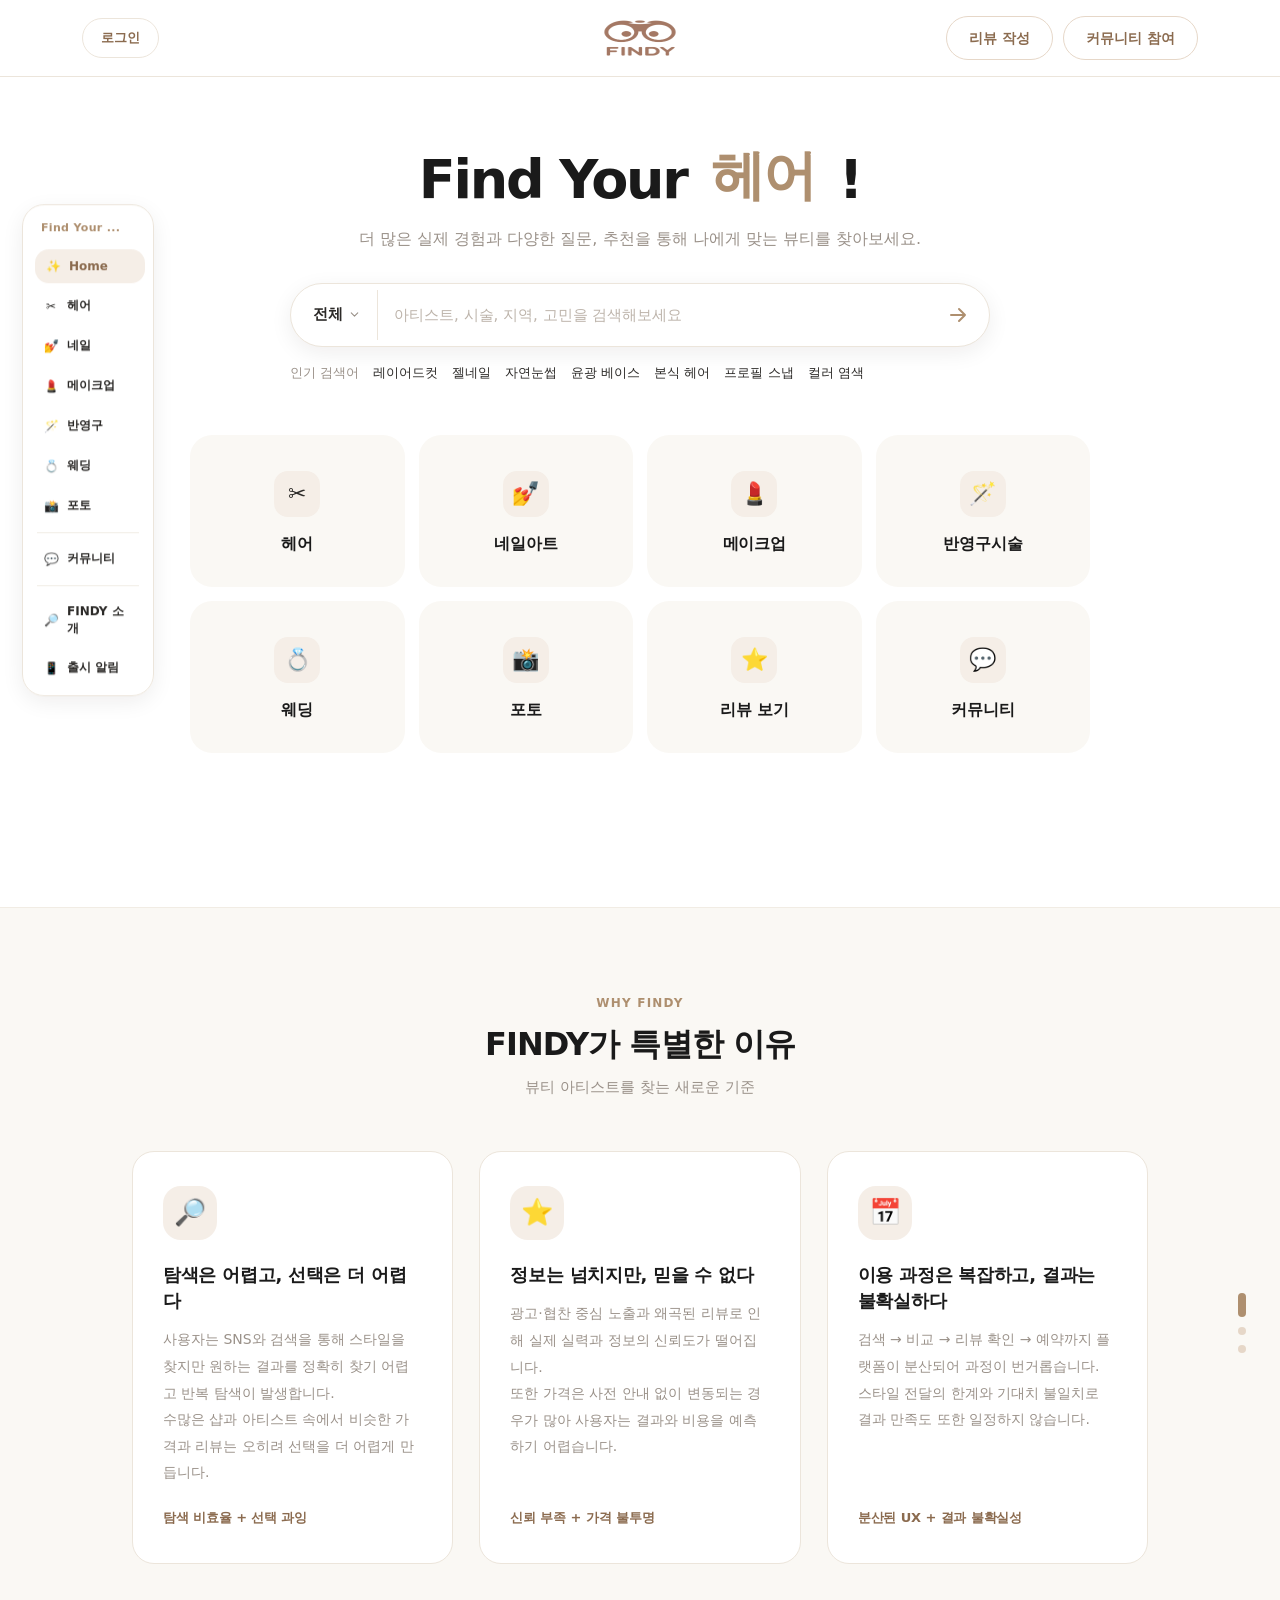
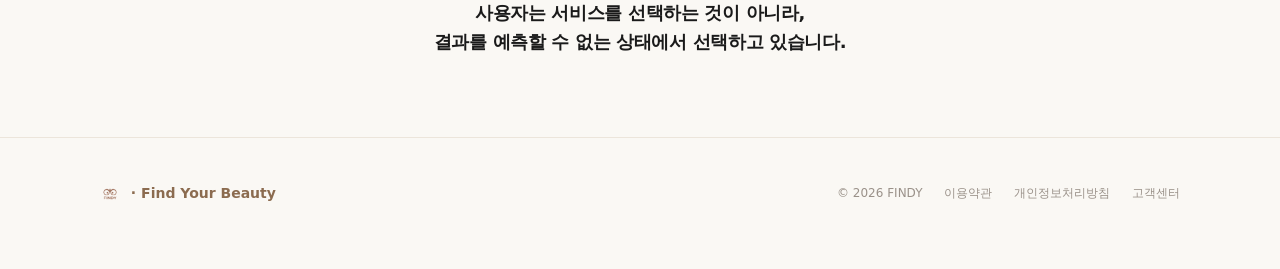
==== commit 486c79f0: "Implement large app-wide feature and refactor updates" ====
--- a/web/index.html
+++ b/web/index.html
@@ -5,8 +5,8 @@
   <meta name="viewport" content="width=device-width, initial-scale=1.0" />
   <title>FINDY — 리뷰와 커뮤니티로 찾는 뷰티 경험</title>
   <meta name="description" content="FINDY에서 실제 뷰티 리뷰와 커뮤니티 이야기를 먼저 확인하고, 앱 출시 알림을 받아보세요." />
-  <link rel="icon" type="image/png" href="app_logo.png" />
-  <link rel="apple-touch-icon" href="app_logo.png" />
+  <link rel="icon" type="image/png" href="web_app_logo.png" />
+  <link rel="apple-touch-icon" href="web_app_logo.png" />
   <link rel="stylesheet" href="https://cdn.jsdelivr.net/gh/orioncactus/pretendard@v1.3.9/dist/web/variable/pretendardvariable.css" crossorigin />
 
   <style>
@@ -1633,7 +1633,7 @@
       <button class="header-login" id="auth-button" type="button">로그인</button>
     </div>
     <a class="brand" href="#home" data-view-link="home">
-      <img class="brand-logo" src="findy_trim.png" alt="FINDY" />
+      <img class="brand-logo" src="web_findy_trim.png" alt="FINDY" />
     </a>
     <div class="header-actions">
       <a class="header-cta" href="#write-review" data-view-link="write">리뷰 작성</a>
@@ -1684,7 +1684,7 @@
 <section class="login-section view-section" id="login" data-view="login">
   <div class="container">
     <div class="login-card">
-      <img src="findy_trim.png" alt="FINDY" />
+      <img src="web_findy_trim.png" alt="FINDY" />
       <p class="login-sub">
         전체글 보기와 글 작성을 이용하려면 로그인이 필요해요.<br/>
         지금은 과제용 데모라 버튼 클릭만으로 로그인됩니다.
@@ -2309,7 +2309,7 @@
         <div class="phone-notch"></div>
         <div class="phone-screen">
           <div class="phone-screen-title" style="display:flex;align-items:center;gap:6px;">
-            <img src="app_logo.png" alt="FINDY" style="height:20px;width:20px;object-fit:contain;border-radius:5px;" />
+            <img src="web_app_logo.png" alt="FINDY" style="height:20px;width:20px;object-fit:contain;border-radius:5px;" />
             추천 아티스트
           </div>
           <div class="phone-mini-card">
@@ -2383,7 +2383,7 @@
 <footer class="site-footer view-section" data-view="home features waitlist reviews review-detail community community-detail community-write write login my my-beauty">
   <div class="footer-inner">
     <div class="footer-brand">
-      <img src="logo.png" alt="FINDY" style="height:20px; width:auto; vertical-align:middle; margin-right:6px;" />
+      <img src="web_logo.png" alt="FINDY" style="height:20px; width:auto; vertical-align:middle; margin-right:6px;" />
       · Find Your Beauty
     </div>
     <div class="footer-meta">
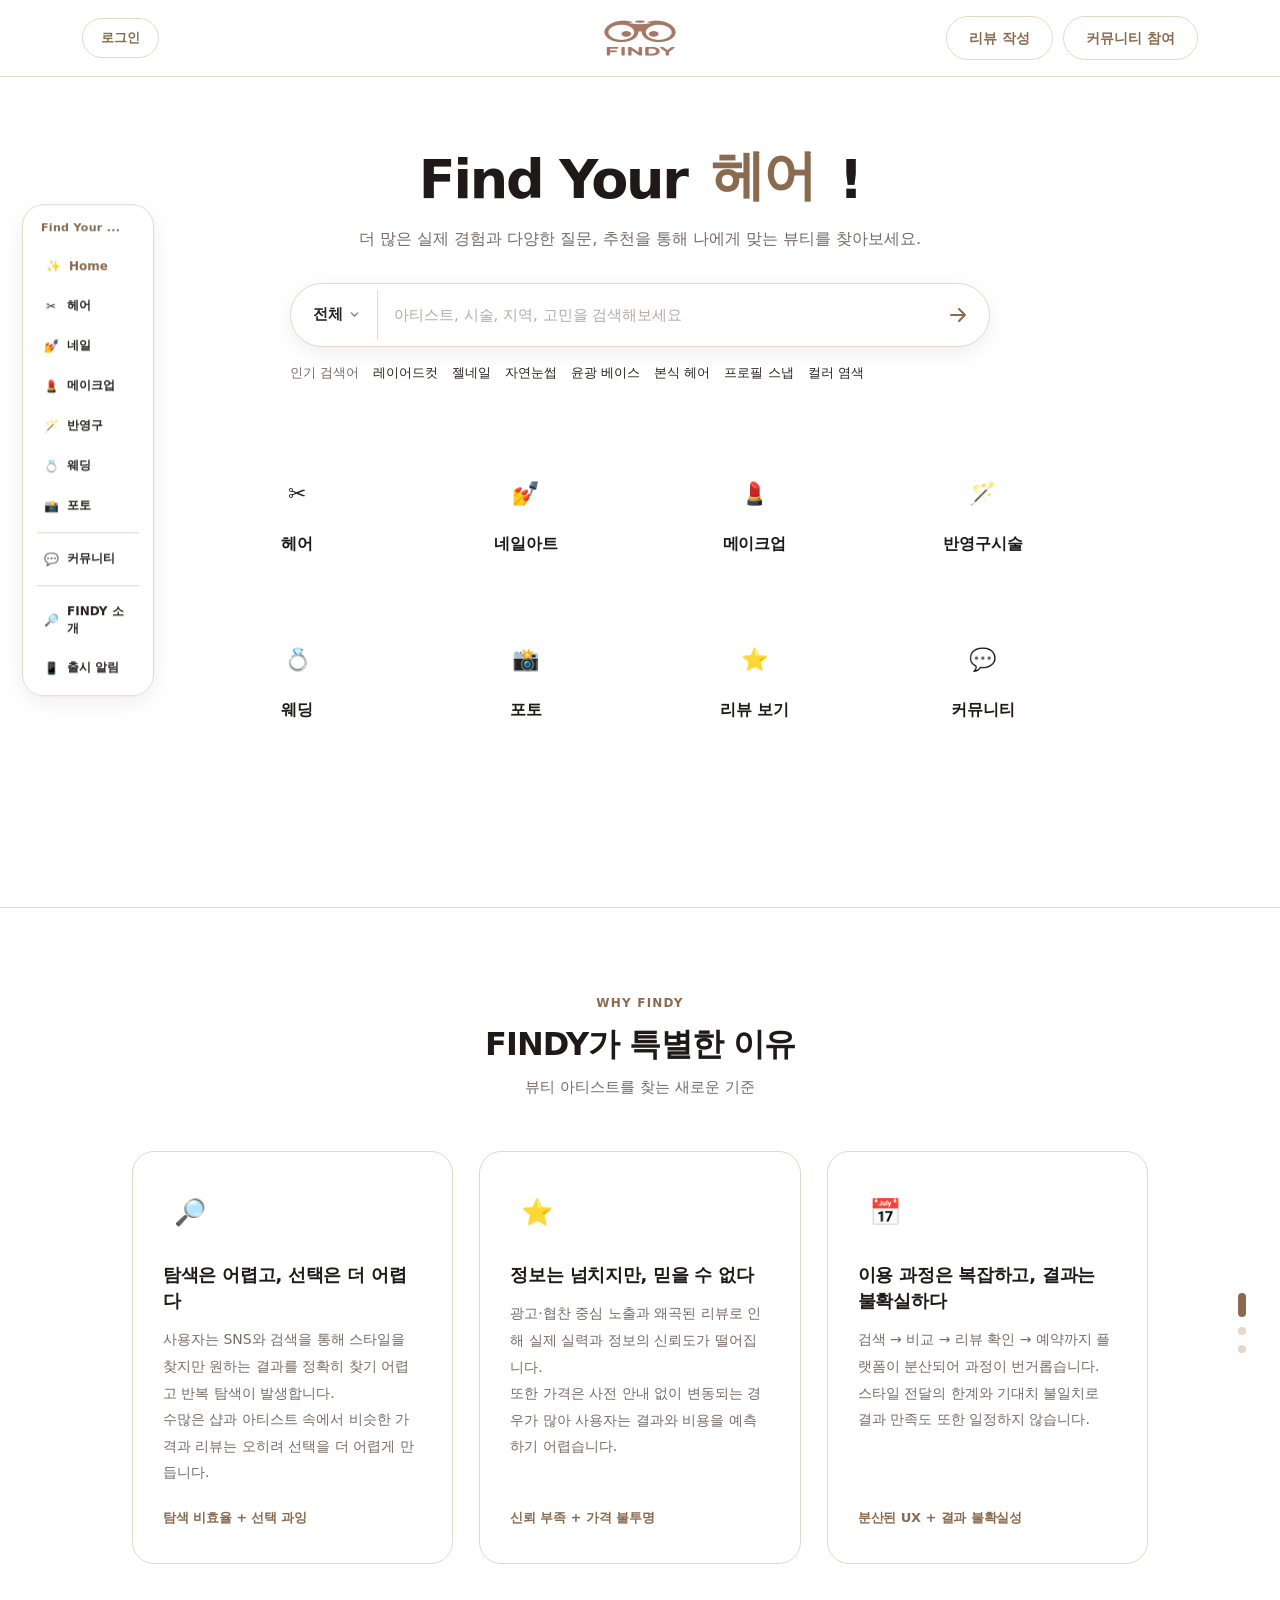
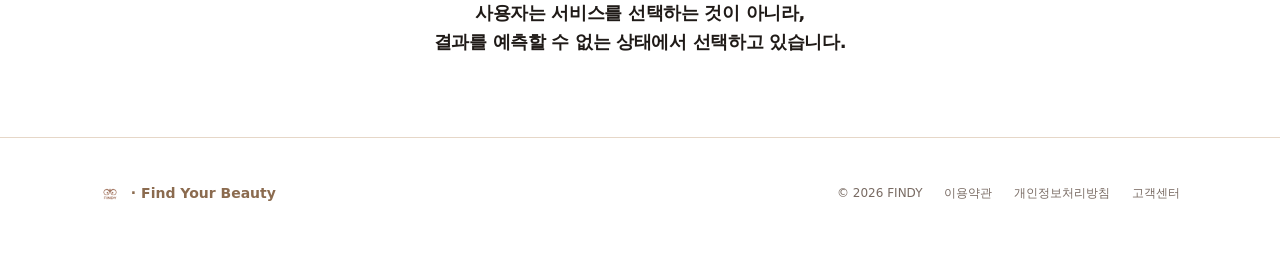
==== commit 25e13ce4: "chore: organize FINDY app structure" ====
--- a/web/index.html
+++ b/web/index.html
@@ -11,18 +11,18 @@
 
   <style>
     :root {
-      --main:       #AE8F6F;
+      --main:       #8B6B4F;
       --point:      #8B6B4F;
-      --soft:       #F5EEE7;
+      --soft:       #FFFFFF;
       --sub:        #E6D7C8;
       --bg:         #FFFFFF;
-      --surface:    #FAF8F4;
-      --border:     #ECE5DB;
-      --divider:    #F1ECE4;
-      --text:       #2C2A28;
-      --text-strong:#1A1A1A;
-      --subtext:    #9A9189;
-      --muted:      #BDB4AB;
+      --surface:    #FFFFFF;
+      --border:     #E6D7C8;
+      --divider:    #E6D7C8;
+      --text:       #2B2420;
+      --text-strong:#1F1A17;
+      --subtext:    #786A62;
+      --muted:      #B6AAA2;
       --shadow-sm:  0 2px 8px  rgba(26,20,14,.04);
       --shadow-md:  0 6px 22px rgba(26,20,14,.07);
       --shadow-lg:  0 12px 36px rgba(26,20,14,.09);
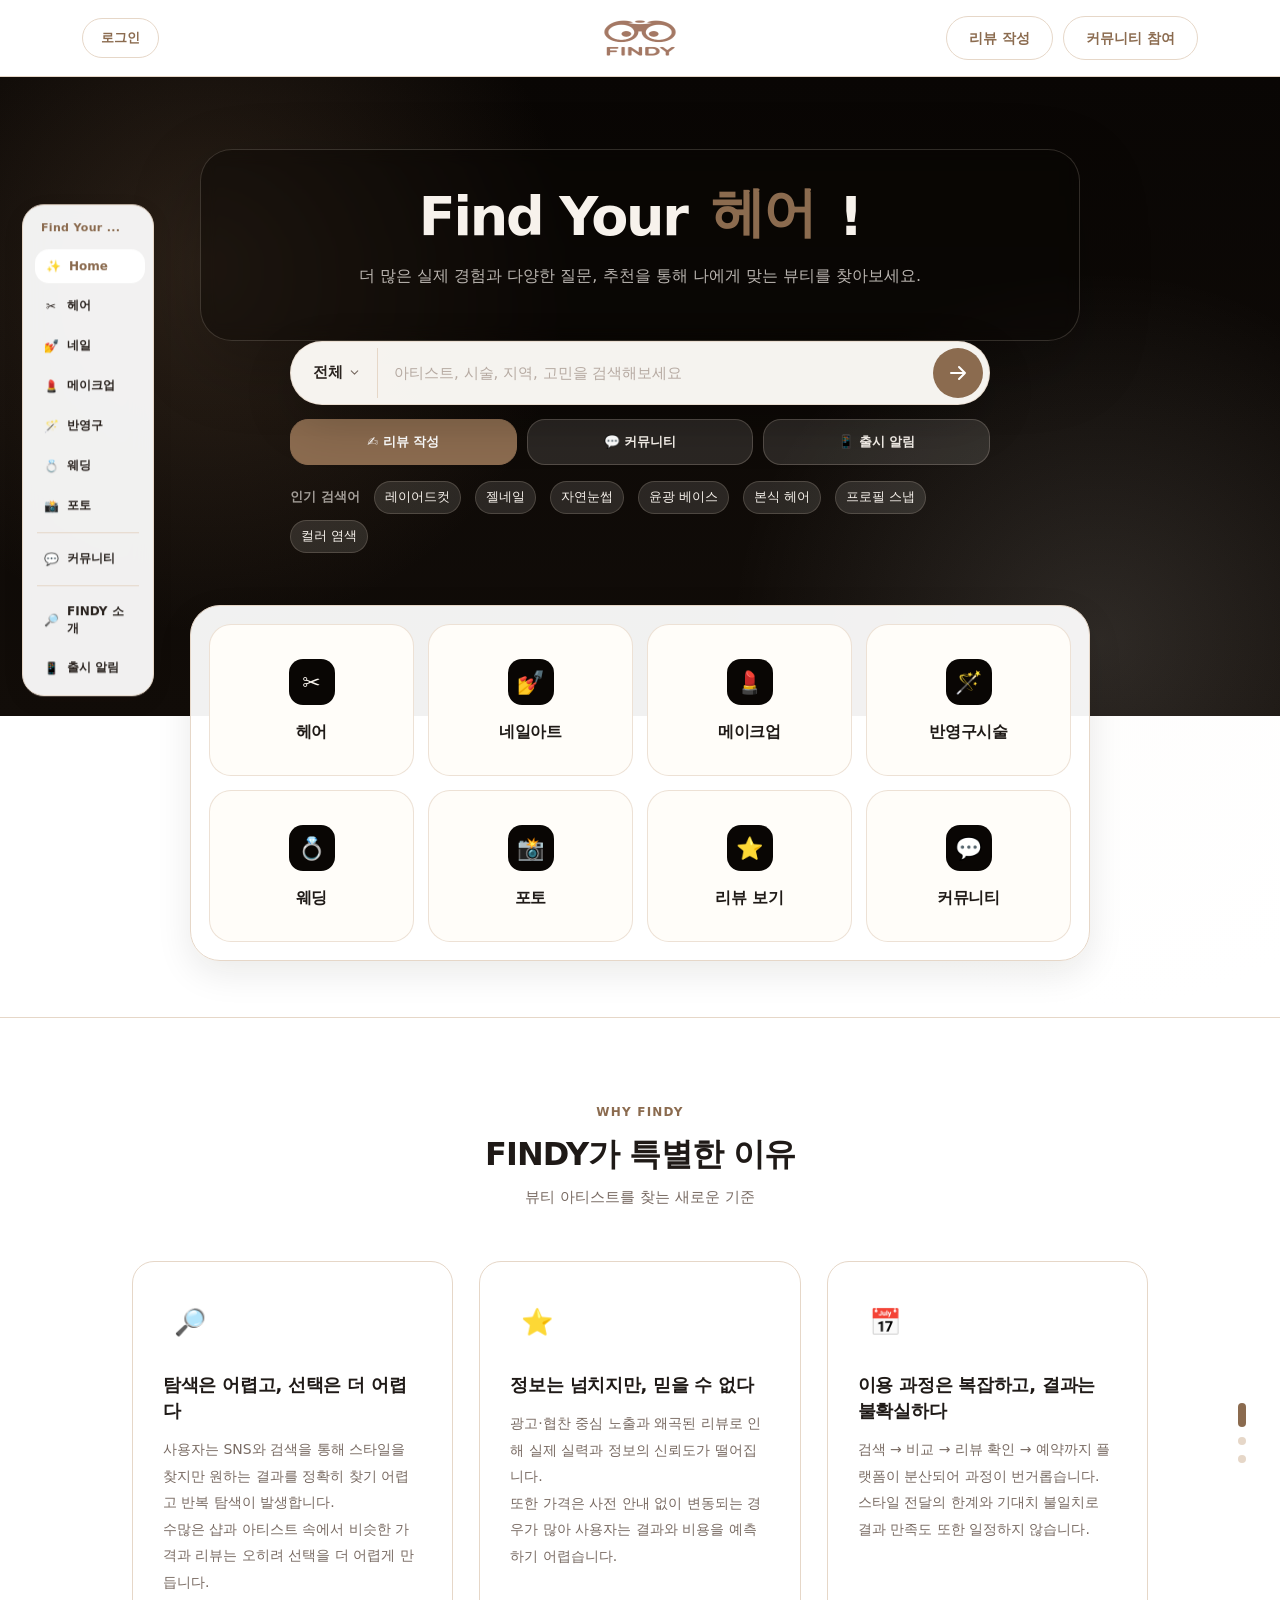
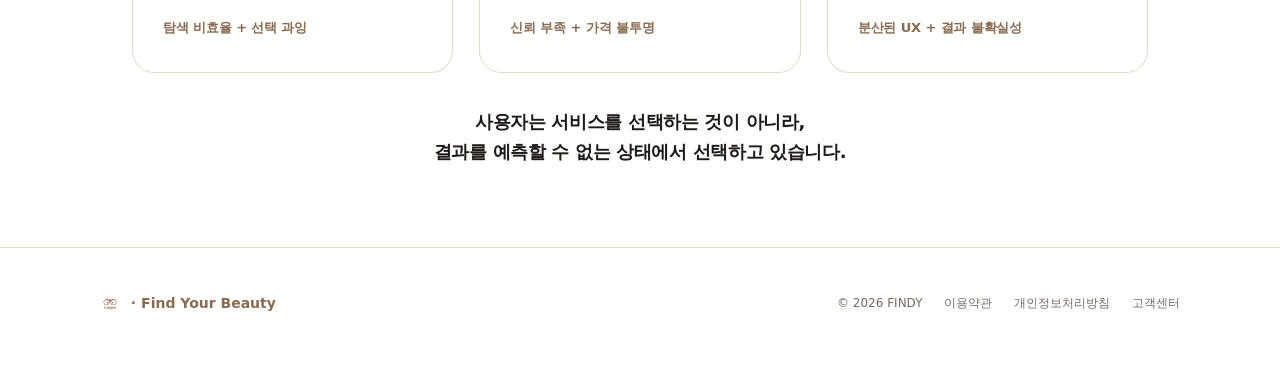
==== commit 8aaaac13: "Polish FINDY community app experience" ====
--- a/web/index.html
+++ b/web/index.html
@@ -15,6 +15,10 @@
       --point:      #8B6B4F;
       --soft:       #FFFFFF;
       --sub:        #E6D7C8;
+      --dark:       #090604;
+      --dark-soft:  #15110E;
+      --cream:      #F7F2EC;
+      --cream-2:    #FFFDF9;
       --bg:         #FFFFFF;
       --surface:    #FFFFFF;
       --border:     #E6D7C8;
@@ -200,7 +204,11 @@
       min-height: calc(100vh - 70px);
       padding: 72px 32px 56px;
       text-align: center;
-      background: #fff;
+      background:
+        radial-gradient(circle at 16% 20%, rgba(139,107,79,.26), transparent 28%),
+        radial-gradient(circle at 86% 60%, rgba(247,242,236,.13), transparent 30%),
+        linear-gradient(180deg, var(--dark) 0%, #120D09 68%, #fff 68%);
+      color: var(--cream);
     }
 
     .hero-heading {
@@ -208,12 +216,21 @@
       flex-direction: column;
       align-items: center;
       text-align: center;
+      max-width: 880px;
+      margin: 0 auto;
+      padding: 36px 26px 20px;
+      border: 1px solid rgba(230,215,200,.18);
+      border-radius: 32px;
+      background: rgba(9,6,4,.42);
+      box-shadow: 0 24px 70px rgba(0,0,0,.22);
+      backdrop-filter: blur(8px);
+      -webkit-backdrop-filter: blur(8px);
     }
 
     /* 타이틀 */
     .hero-title {
       font-size: clamp(34px, 4.4vw, 54px); font-weight: 900;
-      letter-spacing: -.04em; color: var(--text-strong);
+      letter-spacing: -.04em; color: var(--cream);
       line-height: 1; margin-bottom: 14px;
       display: inline-flex; align-items: center;
       gap: 18px; flex-wrap: nowrap; justify-content: center;
@@ -255,7 +272,7 @@
     .hero-subcopy {
       max-width: 640px;
       margin: 0 auto 30px;
-      color: var(--subtext);
+      color: rgba(247,242,236,.74);
       font-size: 16px;
       line-height: 1.7;
       text-align: center;
@@ -266,11 +283,11 @@
       max-width: 700px; margin: 0 auto;
       position: relative;
       display: flex; align-items: stretch;
-      background: #fff;
-      border: 1.5px solid var(--border);
+      background: rgba(255,253,249,.96);
+      border: 1.5px solid rgba(230,215,200,.76);
       border-radius: 999px;
       padding: 6px 6px 6px 22px;
-      box-shadow: var(--shadow-md);
+      box-shadow: 0 18px 48px rgba(0,0,0,.18);
       transition: border-color 180ms ease, box-shadow 180ms ease;
     }
     .search-bar:focus-within {
@@ -333,12 +350,48 @@
     .search-input::placeholder { color: var(--muted); }
     .search-submit {
       width: 50px; height: 50px; flex-shrink: 0;
-      color: var(--main);
+      color: #fff;
+      background: var(--main);
+      border-radius: 999px;
       display: flex; align-items: center; justify-content: center;
-      transition: color 180ms ease, transform 160ms ease;
-    }
-    .search-submit:hover { color: var(--point); transform: translateX(2px); }
+      transition: background 180ms ease, transform 160ms ease;
+    }
+    .search-submit:hover { background: var(--text-strong); transform: translateX(2px); }
     .search-submit svg { width: 24px; height: 24px; }
+
+    .hero-actions {
+      max-width: 700px;
+      margin: 14px auto 0;
+      display: grid;
+      grid-template-columns: repeat(3, minmax(0, 1fr));
+      gap: 10px;
+    }
+    .hero-action {
+      min-height: 46px;
+      padding: 12px 14px;
+      border-radius: 18px;
+      border: 1px solid rgba(230,215,200,.22);
+      background: rgba(247,242,236,.12);
+      color: var(--cream);
+      font-size: 13px;
+      font-weight: 900;
+      display: inline-flex;
+      align-items: center;
+      justify-content: center;
+      gap: 7px;
+      transition: background 180ms ease, border-color 180ms ease, transform 180ms ease;
+    }
+    .hero-action.primary {
+      background: var(--main);
+      border-color: var(--main);
+      color: #fff;
+    }
+    .hero-action:hover {
+      background: rgba(247,242,236,.20);
+      border-color: rgba(247,242,236,.46);
+      transform: translateY(-1px);
+    }
+    .hero-action.primary:hover { background: #1F1A17; }
 
     /* 인기 검색어 */
     .popular-wrap {
@@ -347,16 +400,26 @@
       align-items: center; gap: 6px 14px;
       font-size: 13px;
     }
-    .popular-label { color: var(--subtext); font-weight: 500; white-space: nowrap; }
+    .popular-label { color: rgba(247,242,236,.62); font-weight: 700; white-space: nowrap; }
     .popular-wrap a {
-      color: var(--text); transition: color 140ms ease;
+      color: var(--cream);
+      background: rgba(247,242,236,.12);
+      border: 1px solid rgba(230,215,200,.18);
+      border-radius: 999px;
+      padding: 5px 10px;
+      transition: color 140ms ease, background 140ms ease, transform 140ms ease;
       white-space: nowrap;
     }
-    .popular-wrap a:hover { color: var(--main); }
+    .popular-wrap a:hover { color: #fff; background: var(--main); transform: translateY(-1px); }
 
     /* 카테고리 그리드 */
     .hero-cats {
       max-width: 900px; margin: 52px auto 0;
+      padding: 18px;
+      border-radius: 30px;
+      border: 1px solid var(--border);
+      background: rgba(255,255,255,.94);
+      box-shadow: var(--shadow-lg);
     }
     .hero-cats-grid {
       display: grid;
@@ -364,27 +427,28 @@
       gap: 14px;
     }
     .hero-cat-card {
-      background: var(--surface);
+      background: var(--cream-2);
       border-radius: var(--r-lg);
       padding: 24px 18px 20px;
       display: flex; flex-direction: column;
       align-items: center; justify-content: center; gap: 14px;
       cursor: pointer;
-      transition: background 200ms ease, transform 200ms ease, box-shadow 200ms ease;
+      transition: background 200ms ease, transform 200ms ease, box-shadow 200ms ease, border-color 200ms ease;
       text-align: center;
-      border: 1px solid transparent;
+      border: 1px solid rgba(230,215,200,.72);
       min-height: 152px;
     }
     .hero-cat-card:hover {
       background: #fff;
-      border-color: var(--border);
+      border-color: var(--main);
       transform: translateY(-2px);
       box-shadow: var(--shadow-md);
     }
     .hero-cat-icon {
       width: 46px; height: 46px;
       border-radius: 14px;
-      background: var(--soft);
+      background: var(--dark);
+      color: var(--cream);
       display: flex; align-items: center; justify-content: center;
       font-size: 22px;
     }
@@ -1562,8 +1626,10 @@
       .launch-panel { min-height: calc(100vh - 66px); }
       .launch-panel-dots { right: 16px; }
       .hero { padding: 52px 20px 40px; }
+      .hero-heading { padding: 30px 18px 18px; border-radius: 26px; }
       .hero-title { font-size: 28px; gap: 8px; }
       .hero-rotator { width: 132px; }
+      .hero-actions { grid-template-columns: 1fr; gap: 8px; }
       .hero-cats { margin-top: 36px; }
       .hero-cats-grid { grid-template-columns: repeat(4, 1fr); gap: 10px; }
       .hero-cat-card { padding: 16px 12px 14px; gap: 10px; }
@@ -1597,6 +1663,7 @@
     }
     @media (max-width: 560px) {
       .hero-title { font-size: 20px; }
+      .hero-subcopy { font-size: 14px; }
       .brand-logo { width: 58px; height: 32px; }
       .header-cta { padding: 8px 11px; }
       .hero-rotator { width: 96px; }
@@ -1881,6 +1948,12 @@
     </button>
   </form>
 
+  <div class="hero-actions" aria-label="빠른 이동">
+    <a class="hero-action primary" href="#write-review" data-view-link="write">✍️ 리뷰 작성</a>
+    <a class="hero-action" href="#community" data-view-link="community">💬 커뮤니티</a>
+    <a class="hero-action" href="#waitlist" data-view-link="waitlist">📱 출시 알림</a>
+  </div>
+
   <!-- 인기 검색어 -->
   <nav class="popular-wrap" aria-label="인기 검색어">
     <span class="popular-label">인기 검색어</span>
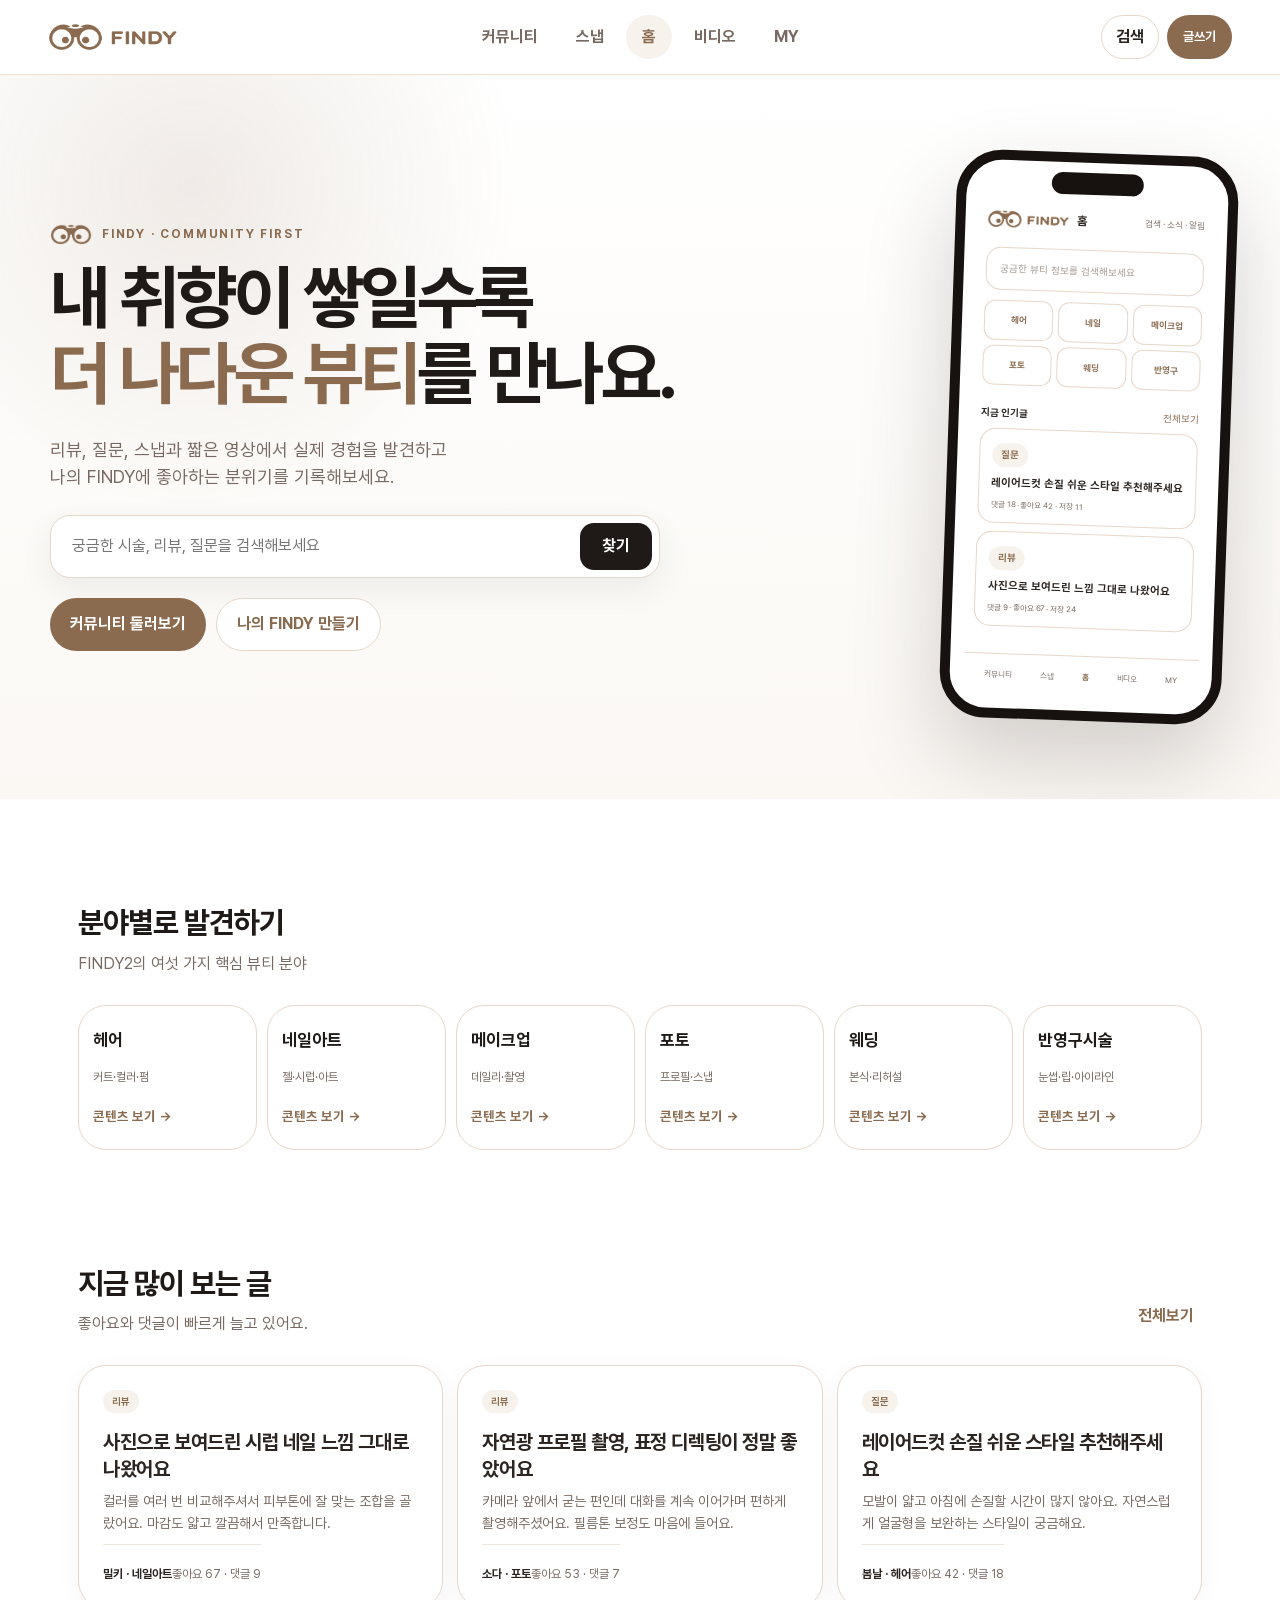
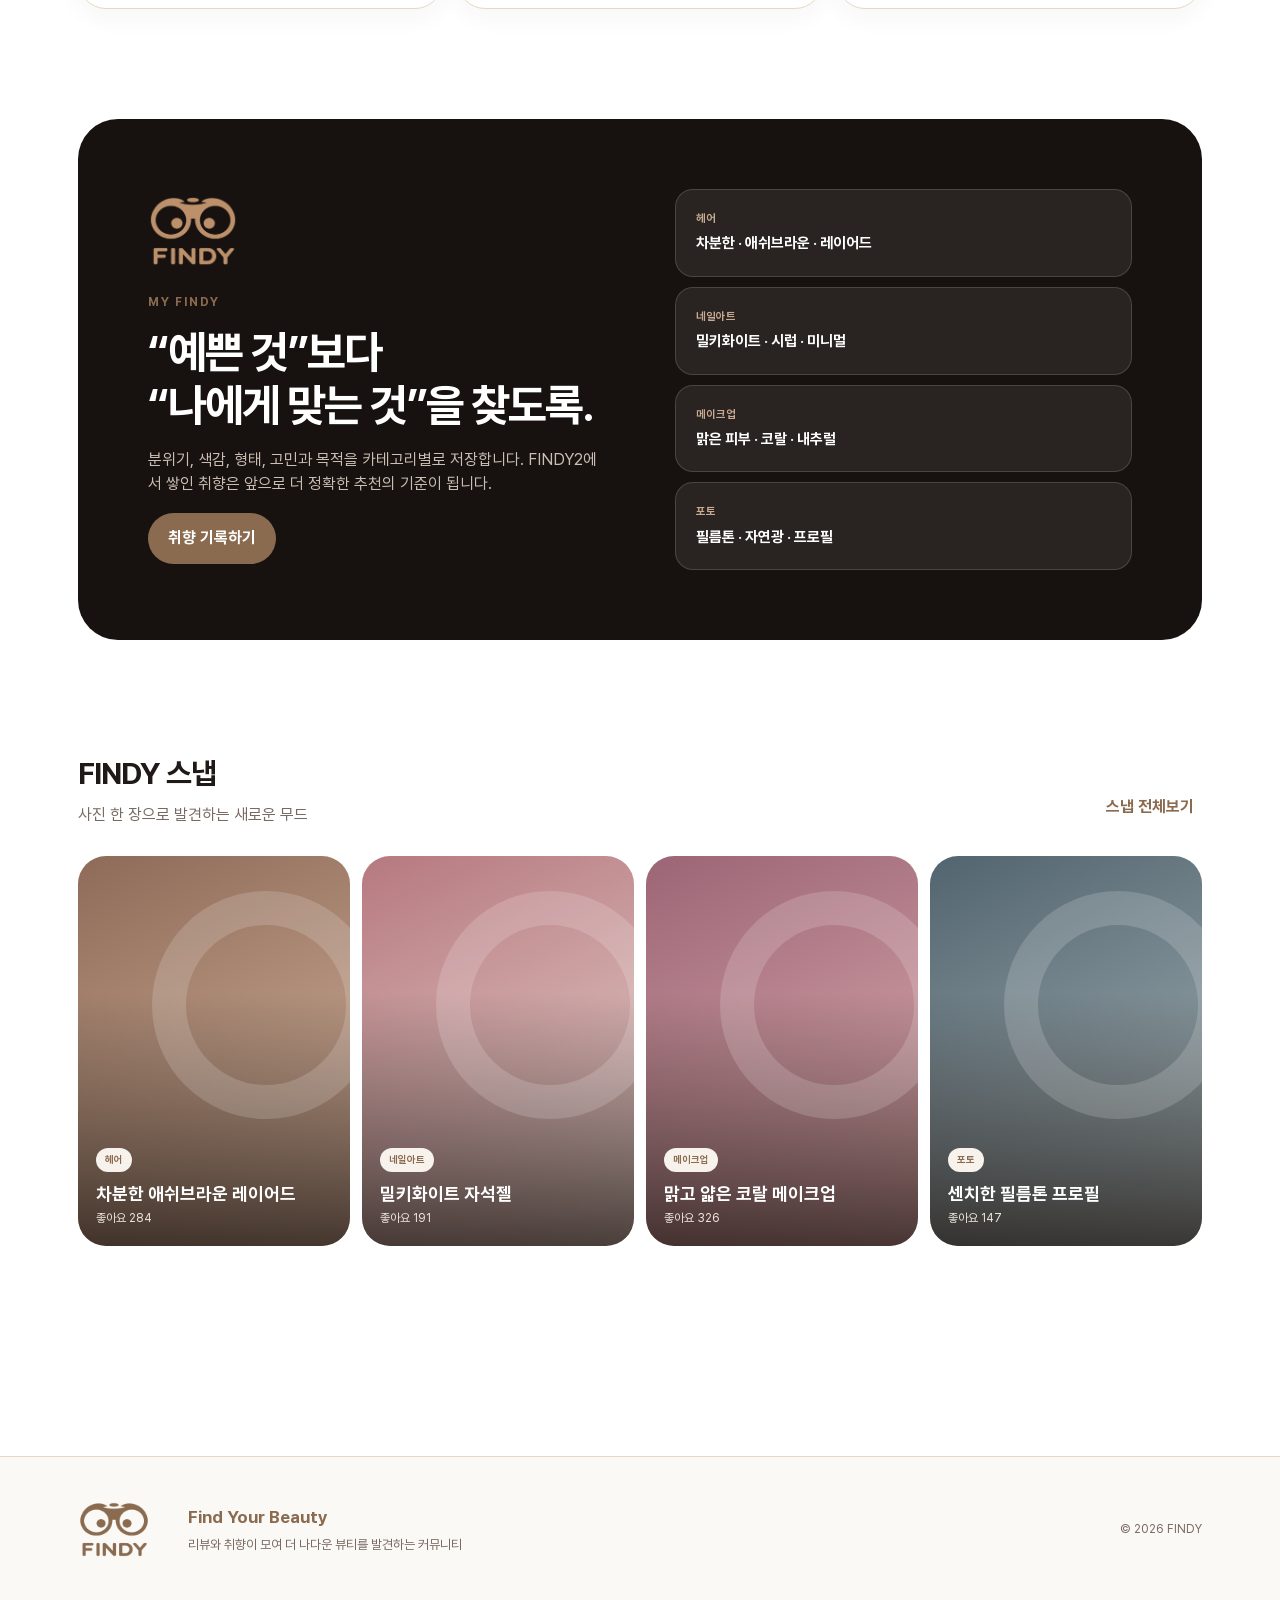
==== commit bcb5b0eb: "feat: complete FINDY2 community detail flows" ====
--- a/web/index.html
+++ b/web/index.html
@@ -1,4025 +1,368 @@
-<!DOCTYPE html>
+<!doctype html>
 <html lang="ko">
 <head>
-  <meta charset="UTF-8" />
-  <meta name="viewport" content="width=device-width, initial-scale=1.0" />
-  <title>FINDY — 리뷰와 커뮤니티로 찾는 뷰티 경험</title>
-  <meta name="description" content="FINDY에서 실제 뷰티 리뷰와 커뮤니티 이야기를 먼저 확인하고, 앱 출시 알림을 받아보세요." />
-  <link rel="icon" type="image/png" href="web_app_logo.png" />
-  <link rel="apple-touch-icon" href="web_app_logo.png" />
-  <link rel="stylesheet" href="https://cdn.jsdelivr.net/gh/orioncactus/pretendard@v1.3.9/dist/web/variable/pretendardvariable.css" crossorigin />
-
-  <style>
-    :root {
-      --main:       #8B6B4F;
-      --point:      #8B6B4F;
-      --soft:       #FFFFFF;
-      --sub:        #E6D7C8;
-      --dark:       #090604;
-      --dark-soft:  #15110E;
-      --cream:      #F7F2EC;
-      --cream-2:    #FFFDF9;
-      --bg:         #FFFFFF;
-      --surface:    #FFFFFF;
-      --border:     #E6D7C8;
-      --divider:    #E6D7C8;
-      --text:       #2B2420;
-      --text-strong:#1F1A17;
-      --subtext:    #786A62;
-      --muted:      #B6AAA2;
-      --shadow-sm:  0 2px 8px  rgba(26,20,14,.04);
-      --shadow-md:  0 6px 22px rgba(26,20,14,.07);
-      --shadow-lg:  0 12px 36px rgba(26,20,14,.09);
-      --r-sm: 10px; --r-md: 16px; --r-lg: 22px; --r-xl: 28px;
-    }
-
-    *, *::before, *::after { box-sizing: border-box; margin: 0; padding: 0; }
-    html { scroll-behavior: smooth; }
-    body {
-      font-family: 'Pretendard Variable', Pretendard, -apple-system, BlinkMacSystemFont, system-ui, sans-serif;
-      color: var(--text);
-      background: var(--bg);
-      line-height: 1.6;
-      -webkit-font-smoothing: antialiased;
-    }
-    a { color: inherit; text-decoration: none; }
-    button { font-family: inherit; cursor: pointer; border: none; background: none; }
-    input, textarea, select { font-family: inherit; }
-
-    /* ── 공통 레이아웃 ── */
-    .container { max-width: 1080px; margin: 0 auto; padding: 0 32px; }
-
-    .view-section { display: none; }
-    .view-section.active { display: block; }
-
-    .section-header { text-align: center; margin-bottom: 52px; }
-    .eyebrow {
-      display: inline-block;
-      font-size: 12px; font-weight: 700;
-      color: var(--main);
-      letter-spacing: .1em; text-transform: uppercase;
-      margin-bottom: 12px;
-    }
-    .section-title {
-      font-size: 32px; font-weight: 800;
-      color: var(--text-strong);
-      letter-spacing: -.03em; line-height: 1.2;
-    }
-    .section-title-accent { color: var(--main); }
-    .section-sub { margin-top: 12px; font-size: 15px; color: var(--subtext); }
-
-    /* ── 헤더 ── */
-    .site-header {
-      position: sticky; top: 0; z-index: 100;
-      background: rgba(255,255,255,.92);
-      backdrop-filter: blur(14px);
-      -webkit-backdrop-filter: blur(14px);
-      border-bottom: 1px solid var(--border);
-    }
-    .header-inner {
-      max-width: 1180px; margin: 0 auto;
-      padding: 16px 32px;
-      display: grid;
-      grid-template-columns: 1fr auto 1fr;
-      align-items: center;
-      gap: 24px;
-    }
-    .brand {
-      display: inline-flex;
-      justify-self: center;
-      align-items: center;
-    }
-    .brand-logo {
-      width: clamp(76px, 5.8vw, 104px);
-      height: clamp(38px, 2.9vw, 52px);
-      display: block;
-      object-fit: fill;
-    }
-    .header-actions {
-      display: flex;
-      align-items: center;
-      justify-content: flex-end;
-      gap: 10px;
-      grid-column: 3;
-      grid-row: 1;
-    }
-    .header-auth {
-      display: flex;
-      align-items: center;
-      justify-content: flex-start;
-      grid-column: 1;
-      grid-row: 1;
-    }
-    .brand { grid-column: 2; grid-row: 1; }
-    .header-cta {
-      padding: 10px 22px;
-      background: #fff;
-      color: var(--point);
-      border: 1px solid var(--sub);
-      font-size: 14px; font-weight: 600;
-      border-radius: 999px;
-      transition: background 180ms ease, border-color 180ms ease, color 180ms ease, transform 180ms ease;
-    }
-    .header-cta:hover {
-      background: var(--point);
-      border-color: var(--point);
-      color: #fff;
-      transform: translateY(-1px);
-    }
-    .header-login {
-      padding: 10px 18px;
-      background: #fff;
-      color: var(--point);
-      border: 1px solid var(--border);
-      font-size: 13px;
-      font-weight: 800;
-      border-radius: 999px;
-      transition: background 180ms ease, border-color 180ms ease, color 180ms ease, transform 180ms ease;
-    }
-    .header-login:hover {
-      background: var(--soft);
-      border-color: var(--sub);
-      transform: translateY(-1px);
-    }
-
-    /* ── 좌측 카테고리 바로가기 ── */
-    .side-category-nav {
-      position: fixed;
-      left: 22px;
-      top: 50%;
-      transform: translateY(-50%);
-      z-index: 80;
-      width: 132px;
-      padding: 10px;
-      background: rgba(255,255,255,.94);
-      border: 1px solid var(--border);
-      border-radius: 22px;
-      box-shadow: var(--shadow-md);
-      backdrop-filter: blur(14px);
-      -webkit-backdrop-filter: blur(14px);
-      display: flex;
-      flex-direction: column;
-      gap: 6px;
-    }
-    .side-nav-label {
-      padding: 4px 8px 6px;
-      font-size: 11px;
-      font-weight: 800;
-      color: var(--main);
-      letter-spacing: .03em;
-    }
-    .side-nav-btn {
-      width: 100%;
-      min-height: 34px;
-      display: flex;
-      align-items: center;
-      gap: 7px;
-      padding: 8px 9px;
-      border-radius: 14px;
-      color: var(--text);
-      font-size: 12px;
-      font-weight: 700;
-      text-align: left;
-      transition: background 160ms ease, color 160ms ease, transform 160ms ease;
-    }
-    .side-nav-btn:hover,
-    .side-nav-btn.active {
-      background: var(--soft);
-      color: var(--point);
-      transform: translateX(2px);
-    }
-    .side-nav-icon {
-      width: 18px;
-      text-align: center;
-      flex-shrink: 0;
-    }
-    .side-nav-divider {
-      height: 1px;
-      background: var(--divider);
-      margin: 3px 4px;
-    }
-
-    /* ── 히어로 (당근 스타일) ── */
-    .hero {
-      min-height: calc(100vh - 70px);
-      padding: 72px 32px 56px;
-      text-align: center;
-      background:
-        radial-gradient(circle at 16% 20%, rgba(139,107,79,.26), transparent 28%),
-        radial-gradient(circle at 86% 60%, rgba(247,242,236,.13), transparent 30%),
-        linear-gradient(180deg, var(--dark) 0%, #120D09 68%, #fff 68%);
-      color: var(--cream);
-    }
-
-    .hero-heading {
-      display: flex;
-      flex-direction: column;
-      align-items: center;
-      text-align: center;
-      max-width: 880px;
-      margin: 0 auto;
-      padding: 36px 26px 20px;
-      border: 1px solid rgba(230,215,200,.18);
-      border-radius: 32px;
-      background: rgba(9,6,4,.42);
-      box-shadow: 0 24px 70px rgba(0,0,0,.22);
-      backdrop-filter: blur(8px);
-      -webkit-backdrop-filter: blur(8px);
-    }
-
-    /* 타이틀 */
-    .hero-title {
-      font-size: clamp(34px, 4.4vw, 54px); font-weight: 900;
-      letter-spacing: -.04em; color: var(--cream);
-      line-height: 1; margin-bottom: 14px;
-      display: inline-flex; align-items: center;
-      gap: 18px; flex-wrap: nowrap; justify-content: center;
-      width: 100%;
-    }
-    .hero-title .hero-title-logo {
-      width: clamp(86px, 9vw, 128px);
-      height: clamp(86px, 9vw, 128px);
-      object-fit: contain;
-      flex-shrink: 0;
-      transform: translateY(0);
-    }
-
-    /* 로테이터 */
-    .hero-rotator {
-      position: relative; display: inline-block;
-      width: auto;
-      height: 1.15em;
-      overflow: hidden; vertical-align: bottom;
-      text-align: center; color: var(--main);
-      isolation: isolate;
-      padding: 0 6px;
-      transition: width 420ms cubic-bezier(.22,.61,.36,1);
-    }
-    .hero-rotator::before {
-      content: none;
-    }
-    .hero-rotator span {
-      position: absolute; left: 50%; right: auto;
-      width: max-content;
-      white-space: nowrap;
-      text-align: center;
-      transform: translate(-50%, 110%); opacity: 0;
-      transition: transform 420ms cubic-bezier(.22,.61,.36,1), opacity 260ms ease;
-    }
-    .hero-rotator span.is-current  { transform: translate(-50%, 0); opacity: 1; }
-    .hero-rotator span.is-leaving  { transform: translate(-50%, -110%); opacity: 0; }
-
-    .hero-subcopy {
-      max-width: 640px;
-      margin: 0 auto 30px;
-      color: rgba(247,242,236,.74);
-      font-size: 16px;
-      line-height: 1.7;
-      text-align: center;
-    }
-
-    /* 검색바 */
-    .search-bar {
-      max-width: 700px; margin: 0 auto;
-      position: relative;
-      display: flex; align-items: stretch;
-      background: rgba(255,253,249,.96);
-      border: 1.5px solid rgba(230,215,200,.76);
-      border-radius: 999px;
-      padding: 6px 6px 6px 22px;
-      box-shadow: 0 18px 48px rgba(0,0,0,.18);
-      transition: border-color 180ms ease, box-shadow 180ms ease;
-    }
-    .search-bar:focus-within {
-      border-color: var(--main);
-      box-shadow: 0 6px 28px rgba(174,143,111,.18);
-    }
-    .search-cat {
-      display: flex; align-items: center; gap: 5px;
-      padding-right: 16px;
-      border-right: 1px solid var(--border);
-      font-size: 15px; font-weight: 700; color: var(--text);
-      cursor: pointer; user-select: none; white-space: nowrap;
-    }
-    .search-cat svg { width: 13px; height: 13px; color: var(--subtext); flex-shrink: 0; }
-    .search-category-menu {
-      position: absolute;
-      top: calc(100% + 10px);
-      left: 16px;
-      z-index: 20;
-      min-width: 148px;
-      padding: 8px;
-      background: #fff;
-      border: 1px solid var(--border);
-      border-radius: 18px;
-      box-shadow: var(--shadow-md);
-      opacity: 0;
-      pointer-events: none;
-      transform: translateY(-6px);
-      transition: opacity 160ms ease, transform 160ms ease;
-    }
-    .search-category-menu.is-open {
-      opacity: 1;
-      pointer-events: auto;
-      transform: translateY(0);
-    }
-    .search-category-option {
-      width: 100%;
-      display: flex;
-      align-items: center;
-      gap: 8px;
-      padding: 9px 10px;
-      border-radius: 12px;
-      color: var(--text);
-      font-size: 13px;
-      font-weight: 700;
-      text-align: left;
-    }
-    .search-category-option:hover,
-    .search-category-option.is-active {
-      background: var(--soft);
-      color: var(--point);
-    }
-    .search-input {
-      flex: 1; padding: 14px 16px;
-      border: none; outline: none;
-      font-size: 15px; color: var(--text);
-      background: transparent; font-family: inherit;
-      min-width: 0;
-    }
-    .search-input::placeholder { color: var(--muted); }
-    .search-submit {
-      width: 50px; height: 50px; flex-shrink: 0;
-      color: #fff;
-      background: var(--main);
-      border-radius: 999px;
-      display: flex; align-items: center; justify-content: center;
-      transition: background 180ms ease, transform 160ms ease;
-    }
-    .search-submit:hover { background: var(--text-strong); transform: translateX(2px); }
-    .search-submit svg { width: 24px; height: 24px; }
-
-    .hero-actions {
-      max-width: 700px;
-      margin: 14px auto 0;
-      display: grid;
-      grid-template-columns: repeat(3, minmax(0, 1fr));
-      gap: 10px;
-    }
-    .hero-action {
-      min-height: 46px;
-      padding: 12px 14px;
-      border-radius: 18px;
-      border: 1px solid rgba(230,215,200,.22);
-      background: rgba(247,242,236,.12);
-      color: var(--cream);
-      font-size: 13px;
-      font-weight: 900;
-      display: inline-flex;
-      align-items: center;
-      justify-content: center;
-      gap: 7px;
-      transition: background 180ms ease, border-color 180ms ease, transform 180ms ease;
-    }
-    .hero-action.primary {
-      background: var(--main);
-      border-color: var(--main);
-      color: #fff;
-    }
-    .hero-action:hover {
-      background: rgba(247,242,236,.20);
-      border-color: rgba(247,242,236,.46);
-      transform: translateY(-1px);
-    }
-    .hero-action.primary:hover { background: #1F1A17; }
-
-    /* 인기 검색어 */
-    .popular-wrap {
-      max-width: 700px; margin: 16px auto 0;
-      display: flex; flex-wrap: wrap;
-      align-items: center; gap: 6px 14px;
-      font-size: 13px;
-    }
-    .popular-label { color: rgba(247,242,236,.62); font-weight: 700; white-space: nowrap; }
-    .popular-wrap a {
-      color: var(--cream);
-      background: rgba(247,242,236,.12);
-      border: 1px solid rgba(230,215,200,.18);
-      border-radius: 999px;
-      padding: 5px 10px;
-      transition: color 140ms ease, background 140ms ease, transform 140ms ease;
-      white-space: nowrap;
-    }
-    .popular-wrap a:hover { color: #fff; background: var(--main); transform: translateY(-1px); }
-
-    /* 카테고리 그리드 */
-    .hero-cats {
-      max-width: 900px; margin: 52px auto 0;
-      padding: 18px;
-      border-radius: 30px;
-      border: 1px solid var(--border);
-      background: rgba(255,255,255,.94);
-      box-shadow: var(--shadow-lg);
-    }
-    .hero-cats-grid {
-      display: grid;
-      grid-template-columns: repeat(4, 1fr);
-      gap: 14px;
-    }
-    .hero-cat-card {
-      background: var(--cream-2);
-      border-radius: var(--r-lg);
-      padding: 24px 18px 20px;
-      display: flex; flex-direction: column;
-      align-items: center; justify-content: center; gap: 14px;
-      cursor: pointer;
-      transition: background 200ms ease, transform 200ms ease, box-shadow 200ms ease, border-color 200ms ease;
-      text-align: center;
-      border: 1px solid rgba(230,215,200,.72);
-      min-height: 152px;
-    }
-    .hero-cat-card:hover {
-      background: #fff;
-      border-color: var(--main);
-      transform: translateY(-2px);
-      box-shadow: var(--shadow-md);
-    }
-    .hero-cat-icon {
-      width: 46px; height: 46px;
-      border-radius: 14px;
-      background: var(--dark);
-      color: var(--cream);
-      display: flex; align-items: center; justify-content: center;
-      font-size: 22px;
-    }
-    .hero-cat-name {
-      font-size: 16px; font-weight: 700;
-      color: var(--text-strong); letter-spacing: -.01em;
-    }
-    .hero-cat-meta {
-      display: none;
-    }
-
-    /* 히어로 통계 (리뷰 섹션 상단으로 이동) */
-    .stats-bar {
-      background: var(--surface);
-      border-top: 1px solid var(--divider);
-      border-bottom: 1px solid var(--divider);
-      padding: 24px 32px;
-    }
-    .stats-bar-inner {
-      max-width: 900px; margin: 0 auto;
-      display: flex; justify-content: center; gap: 64px;
-    }
-    .stat { text-align: center; }
-    .stat-num {
-      font-size: 26px; font-weight: 900;
-      color: var(--text-strong); letter-spacing: -.03em;
-    }
-    .stat-num span { color: var(--main); }
-    .stat-lbl { font-size: 12px; color: var(--subtext); margin-top: 3px; }
-
-	    /* ── 리뷰 등록 폼 ── */
-    .form-section {
-      background: var(--surface);
-      padding: 100px 0;
-      border-top: 1px solid var(--divider);
-    }
-    .form-card {
-      background: #fff;
-      border-radius: var(--r-xl);
-      border: 1px solid var(--border);
-      box-shadow: var(--shadow-md);
-      padding: 52px;
-      max-width: 660px; margin: 0 auto;
-    }
-    .review-form-card {
-      max-width: 760px;
-      padding: 42px;
-    }
-    .form-grid { display: grid; grid-template-columns: 1fr 1fr; gap: 22px; }
-    .review-form-grid { gap: 16px; }
-    .form-group { display: flex; flex-direction: column; gap: 8px; }
-    .form-group.full { grid-column: 1 / -1; }
-    .form-label { font-size: 13px; font-weight: 700; color: var(--text-strong); }
-    .req { color: var(--main); }
-
-    .form-input, .form-select, .form-textarea {
-      width: 100%; padding: 14px 17px;
-      background: var(--surface);
-      border: 1.5px solid var(--border);
-      border-radius: var(--r-md);
-      font-size: 15px; color: var(--text);
-      outline: none;
-      transition: border-color 180ms ease, background 180ms ease;
-    }
-    .form-input:focus, .form-select:focus, .form-textarea:focus {
-      border-color: var(--main); background: #fff;
-    }
-    .review-form-card .form-input,
-    .review-form-card .form-select {
-      padding: 12px 15px;
-    }
-    .review-form-card .form-textarea { min-height: 112px; }
-    .form-input::placeholder, .form-textarea::placeholder { color: var(--muted); }
-
-    /* 셀렉트 드롭다운 화살표 */
-    .form-select {
-      appearance: none; -webkit-appearance: none;
-      background-image: url("data:image/svg+xml,%3Csvg xmlns='http://www.w3.org/2000/svg' width='16' height='16' viewBox='0 0 24 24' fill='none'%3E%3Cpath d='M6 9l6 6 6-6' stroke='%239A9189' stroke-width='2' stroke-linecap='round' stroke-linejoin='round'/%3E%3C/svg%3E");
-      background-repeat: no-repeat;
-      background-position: right 14px center;
-      padding-right: 42px;
-      cursor: pointer;
-    }
-    .form-textarea { resize: vertical; min-height: 130px; line-height: 1.65; }
-
-    /* 별점 */
-    .star-wrap { display: flex; flex-direction: column; gap: 8px; }
-    .star-rating {
-      position: relative;
-      width: max-content;
-      line-height: 1;
-    }
-    .star-stars {
-      position: relative;
-      display: inline-block;
-      font-size: 30px;
-      letter-spacing: 4px;
-      line-height: 1;
-      color: var(--border);
-      pointer-events: none;
-    }
-    .star-fill {
-      position: absolute;
-      inset: 0 auto 0 0;
-      width: 0%;
-      overflow: hidden;
-      white-space: nowrap;
-      color: #F4C430;
-      transition: width 120ms ease;
-    }
-    .star-rating input[type="range"] {
-      position: absolute;
-      inset: 0;
-      width: 100%;
-      height: 100%;
-      opacity: 0;
-      cursor: pointer;
-    }
-    .star-hint { font-size: 12px; color: var(--muted); }
-
-    /* 글자 수 */
-    .char-row { display: flex; justify-content: flex-end; margin-top: 5px; }
-    .char-count { font-size: 12px; color: var(--muted); }
-
-    /* 사진 첨부 */
-    .photo-upload-area {
-      position: relative;
-      border: 2px dashed var(--border);
-      border-radius: var(--r-md);
-      padding: 28px 20px;
-      text-align: center;
-      cursor: pointer;
-      background: var(--surface);
-      transition: border-color 180ms ease, background 180ms ease;
-    }
-    .photo-upload-area:hover,
-    .photo-upload-area.drag-over {
-      border-color: var(--main);
-      background: var(--soft);
-    }
-    .photo-upload-area input[type="file"] {
-      position: absolute; inset: 0;
-      width: 100%; height: 100%;
-      opacity: 0; cursor: pointer;
-    }
-    .photo-upload-icon { font-size: 28px; margin-bottom: 8px; }
-    .photo-upload-label {
-      font-size: 14px; font-weight: 600; color: var(--text);
-      display: block; margin-bottom: 4px;
-    }
-    .photo-upload-hint { font-size: 12px; color: var(--muted); }
-    .photo-upload-hint span { color: var(--main); font-weight: 600; }
-
-    /* 사진 미리보기 그리드 */
-    .photo-preview-grid {
-      display: grid;
-      grid-template-columns: repeat(4, 1fr);
-      gap: 10px;
-      margin-top: 12px;
-    }
-    .photo-preview-item {
-      position: relative;
-      aspect-ratio: 1;
-      border-radius: var(--r-sm);
-      overflow: hidden;
-      border: 1px solid var(--border);
-    }
-    .photo-preview-item img {
-      width: 100%; height: 100%;
-      object-fit: cover; display: block;
-    }
-    .photo-preview-remove {
-      position: absolute; top: 4px; right: 4px;
-      width: 22px; height: 22px;
-      background: rgba(26,20,14,.65);
-      border-radius: 50%;
-      color: #fff; font-size: 12px; font-weight: 700;
-      display: flex; align-items: center; justify-content: center;
-      cursor: pointer;
-      transition: background 140ms ease;
-      line-height: 1;
-    }
-    .photo-preview-remove:hover { background: rgba(180,60,60,.85); }
-
-	    /* 리뷰 카드 사진 */
-    .rc-photos {
-      display: grid;
-      gap: 6px;
-      border-radius: var(--r-sm);
-      overflow: hidden;
-    }
-    .rc-photos.count-1 { grid-template-columns: 1fr; }
-    .rc-photos.count-2 { grid-template-columns: 1fr 1fr; }
-    .rc-photos.count-3 { grid-template-columns: 1fr 1fr 1fr; }
-    .rc-photos.count-many { grid-template-columns: 1fr 1fr; }
-    .rc-photo {
-      aspect-ratio: 1;
-      overflow: hidden;
-      border-radius: 8px;
-      cursor: pointer;
-      position: relative;
-    }
-    .rc-photo img {
-      width: 100%; height: 100%;
-      object-fit: cover; display: block;
-      transition: transform 260ms ease;
-    }
-    .rc-photo:hover img { transform: scale(1.05); }
-    .rc-photo-more {
-      position: absolute; inset: 0;
-      background: rgba(26,20,14,.52);
-      display: flex; align-items: center; justify-content: center;
-      color: #fff; font-size: 18px; font-weight: 800;
-      border-radius: 8px;
-    }
-
-    /* 라이트박스 */
-    .lightbox {
-      position: fixed; inset: 0; z-index: 9000;
-      background: rgba(10,8,6,.9);
-      display: flex; align-items: center; justify-content: center;
-      opacity: 0; pointer-events: none;
-      transition: opacity 240ms ease;
-    }
-    .lightbox.open { opacity: 1; pointer-events: all; }
-    .lightbox img {
-      max-width: 90vw; max-height: 88vh;
-      border-radius: var(--r-md);
-      object-fit: contain;
-      box-shadow: 0 24px 64px rgba(0,0,0,.5);
-    }
-    .lightbox-close {
-      position: absolute; top: 20px; right: 24px;
-      width: 42px; height: 42px; border-radius: 50%;
-      background: rgba(255,255,255,.15);
-      color: #fff; font-size: 20px;
-      display: flex; align-items: center; justify-content: center;
-      cursor: pointer;
-      transition: background 160ms ease;
-    }
-    .lightbox-close:hover { background: rgba(255,255,255,.28); }
-
-    /* 제출 버튼 */
-    .form-submit {
-      width: 100%; padding: 17px;
-      background: var(--text-strong); color: #fff;
-      font-size: 16px; font-weight: 700;
-      border-radius: var(--r-md);
-      margin-top: 10px;
-      transition: background 180ms ease, transform 180ms ease;
-    }
-    .form-submit:hover { background: var(--point); transform: translateY(-1px); }
-    .form-submit:disabled { background: var(--muted); cursor: not-allowed; transform: none; }
-
-    /* ── 로그인 ── */
-    .login-section {
-      min-height: calc(100vh - 86px);
-      align-items: center;
-      background: var(--surface);
-      border-top: 1px solid var(--divider);
-      padding: 90px 0;
-    }
-    .login-section.active { display: flex; }
-    .login-card {
-      max-width: 460px;
-      margin: 0 auto;
-      padding: 46px;
-      border-radius: var(--r-xl);
-      border: 1px solid var(--border);
-      background: #fff;
-      box-shadow: var(--shadow-md);
-      text-align: center;
-    }
-    .login-card img {
-      width: 118px;
-      height: auto;
-      margin-bottom: 22px;
-    }
-    .login-title {
-      font-size: 28px;
-      line-height: 1.22;
-      font-weight: 900;
-      color: var(--text-strong);
-      letter-spacing: -.03em;
-    }
-    .login-sub {
-      margin: 12px 0 28px;
-      font-size: 14px;
-      line-height: 1.7;
-      color: var(--subtext);
-    }
-    .login-options {
-      display: flex;
-      flex-direction: column;
-      gap: 10px;
-    }
-    .login-option {
-      width: 100%;
-      min-height: 50px;
-      border-radius: 999px;
-      border: 1px solid var(--border);
-      background: #fff;
-      color: var(--text-strong);
-      font-size: 14px;
-      font-weight: 800;
-      transition: background 160ms ease, border-color 160ms ease, transform 160ms ease;
-    }
-    .login-option:hover {
-      background: var(--soft);
-      border-color: var(--sub);
-      transform: translateY(-1px);
-    }
-    .login-note {
-      margin-top: 18px;
-      font-size: 12px;
-      color: var(--muted);
-    }
-
-    /* ── 내정보 ── */
-    .my-section {
-      background: var(--surface);
-      padding: 100px 0;
-      border-top: 1px solid var(--divider);
-    }
-    .my-layout {
-      display: grid;
-      grid-template-columns: 320px minmax(0, 1fr);
-      gap: 22px;
-      align-items: start;
-    }
-    .my-profile,
-    .my-panel {
-      background: #fff;
-      border: 1px solid var(--border);
-      border-radius: var(--r-xl);
-      box-shadow: var(--shadow-sm);
-    }
-    .my-profile {
-      padding: 28px;
-      position: sticky;
-      top: 92px;
-    }
-    .my-avatar {
-      width: 64px;
-      height: 64px;
-      border-radius: 50%;
-      background: var(--soft);
-      border: 1px solid var(--sub);
-      color: var(--point);
-      display: flex;
-      align-items: center;
-      justify-content: center;
-      font-size: 24px;
-      font-weight: 900;
-      margin-bottom: 18px;
-    }
-    .my-name {
-      font-size: 22px;
-      font-weight: 900;
-      color: var(--text-strong);
-      letter-spacing: -.03em;
-    }
-    .my-sub {
-      margin-top: 6px;
-      font-size: 13px;
-      color: var(--subtext);
-    }
-    .my-info-grid {
-      display: grid;
-      grid-template-columns: 1fr 1fr;
-      gap: 10px;
-      margin-top: 22px;
-    }
-    .my-info-item {
-      padding: 14px;
-      border-radius: 16px;
-      background: var(--surface);
-      border: 1px solid var(--border);
-    }
-    .my-info-item span {
-      display: block;
-      font-size: 11px;
-      color: var(--subtext);
-      margin-bottom: 6px;
-    }
-    .my-info-item strong {
-      display: block;
-      font-size: 14px;
-      color: var(--text-strong);
-    }
-    .my-beauty-link {
-      width: 100%;
-      margin-top: 16px;
-      padding: 16px;
-      border-radius: 18px;
-      border: 1px solid var(--sub);
-      background: var(--soft);
-      color: var(--point);
-      text-align: left;
-      font-weight: 900;
-      transition: background 160ms ease, transform 160ms ease;
-    }
-    .my-beauty-link span {
-      display: block;
-      margin-top: 5px;
-      font-size: 12px;
-      font-weight: 600;
-      color: var(--subtext);
-    }
-    .my-beauty-link:hover {
-      background: #fff;
-      transform: translateY(-1px);
-    }
-    .my-stats {
-      display: grid;
-      grid-template-columns: 1fr 1fr;
-      gap: 10px;
-      margin-top: 22px;
-    }
-    .my-stat {
-      padding: 16px;
-      border-radius: 16px;
-      background: var(--surface);
-      border: 1px solid var(--border);
-    }
-    .my-stat strong {
-      display: block;
-      font-size: 24px;
-      color: var(--text-strong);
-      line-height: 1;
-    }
-    .my-stat span {
-      display: block;
-      margin-top: 8px;
-      font-size: 12px;
-      color: var(--subtext);
-    }
-    .my-logout {
-      width: 100%;
-      margin-top: 18px;
-      padding: 12px 16px;
-      border-radius: 999px;
-      border: 1px solid var(--border);
-      background: #fff;
-      color: var(--point);
-      font-weight: 800;
-      transition: background 160ms ease, border-color 160ms ease;
-    }
-    .my-logout:hover {
-      background: var(--soft);
-      border-color: var(--sub);
-    }
-    .my-panels {
-      display: flex;
-      flex-direction: column;
-      gap: 16px;
-      min-width: 0;
-    }
-    .my-panel {
-      padding: 24px;
-    }
-    .my-panel-head {
-      display: flex;
-      justify-content: space-between;
-      align-items: center;
-      gap: 16px;
-      margin-bottom: 16px;
-    }
-    .my-panel-title {
-      font-size: 18px;
-      font-weight: 900;
-      color: var(--text-strong);
-    }
-    .my-panel-count {
-      font-size: 12px;
-      color: var(--subtext);
-      background: var(--surface);
-      border: 1px solid var(--border);
-      border-radius: 999px;
-      padding: 6px 10px;
-    }
-    .my-list {
-      display: flex;
-      flex-direction: column;
-      gap: 10px;
-    }
-    .my-item {
-      width: 100%;
-      padding: 15px;
-      border-radius: 16px;
-      border: 1px solid var(--border);
-      background: var(--surface);
-      text-align: left;
-      transition: background 160ms ease, border-color 160ms ease, transform 160ms ease;
-    }
-    .my-item:hover {
-      background: var(--soft);
-      border-color: var(--sub);
-      transform: translateY(-1px);
-    }
-    .my-item-title {
-      font-size: 14px;
-      font-weight: 850;
-      color: var(--text-strong);
-      line-height: 1.45;
-    }
-    .my-item-meta {
-      margin-top: 6px;
-      font-size: 12px;
-      color: var(--subtext);
-    }
-    .my-empty {
-      padding: 22px;
-      border-radius: 16px;
-      border: 1px dashed var(--border);
-      color: var(--subtext);
-      background: var(--surface);
-      font-size: 13px;
-      text-align: center;
-    }
-    .my-support-grid {
-      display: grid;
-      grid-template-columns: 1fr 1fr;
-      gap: 12px;
-    }
-    .my-support-card {
-      min-height: 112px;
-      padding: 18px;
-      border-radius: 18px;
-      border: 1px solid var(--border);
-      background: var(--surface);
-    }
-    .my-support-card strong {
-      display: block;
-      font-size: 15px;
-      color: var(--text-strong);
-      margin-bottom: 8px;
-    }
-    .my-support-card span {
-      font-size: 12px;
-      color: var(--subtext);
-      line-height: 1.6;
-    }
-
-	    /* ── 리뷰 피드 ── */
-    .reviews-section { padding: 100px 0; }
-
-    .reviews-toolbar {
-      display: flex; align-items: center;
-      justify-content: space-between;
-      margin-bottom: 28px; flex-wrap: wrap; gap: 14px;
-    }
-    .reviews-heading-row {
-      display: flex;
-      align-items: flex-start;
-      justify-content: space-between;
-      gap: 18px;
-      margin-bottom: 0;
-    }
-    .review-write-top {
-      display: inline-flex;
-      align-items: center;
-      gap: 8px;
-      flex-shrink: 0;
-      padding: 13px 20px;
-      background: var(--main);
-      color: #fff;
-      border-radius: 999px;
-      font-size: 14px;
-      font-weight: 800;
-      box-shadow: var(--shadow-sm);
-      transition: background 180ms ease, transform 180ms ease;
-    }
-    .review-write-top:hover {
-      background: var(--point);
-      transform: translateY(-1px);
-    }
-    .reviews-count { font-size: 14px; color: var(--subtext); }
-    .reviews-count strong { color: var(--text-strong); font-weight: 700; }
-
-    .community-filter-panel {
-      width: 100%;
-      display: grid;
-      grid-template-columns: auto minmax(0, 1fr);
-      align-items: start;
-      gap: 18px 28px;
-      padding: 18px 0 8px;
-    }
-    .community-filter-groups {
-      display: flex;
-      flex-direction: column;
-      align-items: flex-end;
-      gap: 12px;
-      min-width: 0;
-    }
-    .filter-tabs { display: flex; gap: 8px; flex-wrap: wrap; }
-    .filter-tab {
-      padding: 8px 17px;
-      border-radius: 999px;
-      border: 1.5px solid var(--border);
-      font-size: 13px; font-weight: 500;
-      color: var(--subtext); background: #fff;
-      cursor: pointer;
-      white-space: nowrap;
-      flex-shrink: 0;
-      transition: all 160ms ease;
-    }
-    .filter-tab.active,
-    .filter-tab:hover { border-color: var(--main); color: var(--point); background: var(--soft); }
-
-    .reviews-grid {
-      display: grid;
-      grid-template-columns: repeat(3, 1fr);
-      gap: 20px;
-    }
-    .review-card {
-      background: #fff;
-      border: 1px solid var(--border);
-      border-radius: var(--r-lg);
-      padding: 26px;
-      display: flex; flex-direction: column; gap: 14px;
-      cursor: pointer;
-      transition: transform 220ms ease, box-shadow 220ms ease;
-    }
-    .review-card:hover { transform: translateY(-3px); box-shadow: var(--shadow-md); }
-    .review-card.is-detail {
-      cursor: default;
-      min-height: 420px;
-      padding: 34px;
-      border-radius: var(--r-xl);
-      box-shadow: var(--shadow-sm);
-    }
-    .review-card.is-detail:hover { transform: none; box-shadow: var(--shadow-sm); }
-    .review-card.is-detail .rc-name { font-size: 20px; }
-    .review-card.is-detail .rc-service { font-size: 14px; white-space: normal; }
-    .review-card.is-detail .rc-avatar { width: 54px; height: 54px; font-size: 19px; }
-    .review-card.is-detail .rc-stars { font-size: 18px; }
-    .review-card.is-detail .rc-text {
-      display: block;
-      overflow: visible;
-      font-size: 17px;
-      line-height: 1.9;
-      white-space: pre-line;
-    }
-    .review-card.is-detail .rc-photos {
-      max-width: 560px;
-      margin-top: 4px;
-    }
-    .review-card.is-detail .rc-photos.count-1 {
-      grid-template-columns: minmax(0, 220px);
-      max-width: 220px;
-    }
-
-    .rc-top { display: flex; align-items: flex-start; justify-content: space-between; gap: 10px; }
-    .rc-avatar {
-      width: 42px; height: 42px; border-radius: 50%;
-      background: var(--soft); border: 1.5px solid var(--sub);
-      display: flex; align-items: center; justify-content: center;
-      font-size: 16px; font-weight: 800; color: var(--point);
-      flex-shrink: 0;
-    }
-    .rc-meta { flex: 1; min-width: 0; }
-    .rc-name { font-size: 14px; font-weight: 700; color: var(--text-strong); }
-    .rc-service { font-size: 12px; color: var(--subtext); margin-top: 2px; white-space: nowrap; overflow: hidden; text-overflow: ellipsis; }
-    .rc-badge {
-      padding: 4px 11px;
-      background: var(--soft); border-radius: 999px;
-      font-size: 11px; font-weight: 600; color: var(--point);
-      flex-shrink: 0;
-    }
-    .rc-stars { font-size: 13px; color: #F4C430; letter-spacing: 1px; }
-    .rc-text {
-      font-size: 14px; color: var(--text); line-height: 1.72; flex: 1;
-      display: -webkit-box;
-      -webkit-line-clamp: 4; -webkit-box-orient: vertical;
-      overflow: hidden;
-    }
-	    .rc-date { font-size: 12px; color: var(--muted); }
-	    .rc-extra {
-	      display: flex; align-items: center; gap: 8px; flex-wrap: wrap;
-	      font-size: 12px; color: var(--subtext);
-	    }
-	    .rc-actions {
-	      display: flex; gap: 8px; padding-top: 2px;
-	      border-top: 1px solid var(--divider);
-	    }
-	    .rc-action {
-	      font-size: 12px; color: var(--subtext);
-	      background: var(--surface); border: 1px solid var(--border);
-	      border-radius: 999px; padding: 6px 10px;
-	    }
-	    .rc-action.is-active,
-	    .cm-action.is-active {
-	      color: var(--point);
-	      background: var(--soft);
-	      border-color: var(--sub);
-	      font-weight: 800;
-	    }
-
-    .reviews-empty {
-      grid-column: 1 / -1;
-      text-align: center; padding: 90px 20px;
-      color: var(--subtext);
-    }
-    .empty-icon { font-size: 52px; margin-bottom: 18px; }
-    .reviews-empty p { font-size: 15px; }
-
-    /* 더보기 버튼 */
-    .load-more-wrap { text-align: center; margin-top: 40px; }
-    .load-more {
-      display: inline-flex; align-items: center; gap: 8px;
-      padding: 14px 32px;
-      border: 1.5px solid var(--border);
-      border-radius: 999px;
-      font-size: 14px; font-weight: 600; color: var(--text);
-      background: #fff; cursor: pointer;
-      transition: all 180ms ease;
-    }
-	    .load-more:hover { border-color: var(--main); color: var(--point); background: var(--soft); }
-	    .load-more.hidden { display: none; }
-
-	    /* ── 커뮤니티 ── */
-	    .community-section {
-	      background: var(--surface);
-	      padding: 100px 0;
-	      border-top: 1px solid var(--divider);
-	    }
-	    .community-layout {
-	      display: grid;
-	      grid-template-columns: 1fr;
-	      gap: 24px;
-	      align-items: start;
-	    }
-	    .community-write,
-	    .community-feed-card {
-	      background: #fff;
-	      border: 1px solid var(--border);
-	      border-radius: var(--r-xl);
-	      box-shadow: var(--shadow-sm);
-	    }
-	    .community-write { padding: 28px; position: sticky; top: 92px; }
-	    .community-write h3 { font-size: 19px; color: var(--text-strong); margin-bottom: 8px; }
-	    .community-write p { font-size: 13px; color: var(--subtext); margin-bottom: 18px; }
-	    .community-form { display: flex; flex-direction: column; gap: 12px; }
-	    .community-board { min-width: 0; }
-	    .community-content-grid {
-	      display: grid;
-	      grid-template-columns: minmax(0, 1fr) 300px;
-	      gap: 18px;
-	      align-items: start;
-	    }
-	    .community-detail-actions {
-	      display: flex;
-	      justify-content: flex-end;
-	      margin-bottom: 14px;
-	    }
-	    .community-feed { display: flex; flex-direction: column; gap: 14px; min-width: 0; }
-	    .community-feed-card {
-	      padding: 24px;
-	      transition: transform 180ms ease, box-shadow 180ms ease;
-	      cursor: pointer;
-	    }
-	    .community-feed-card:hover { transform: translateY(-2px); box-shadow: var(--shadow-md); }
-	    .community-feed-card.is-detail {
-	      cursor: default;
-	      min-height: 360px;
-	      padding: 32px;
-	    }
-	    .community-feed-card.is-detail:hover { transform: none; box-shadow: var(--shadow-sm); }
-	    .cm-top { display: flex; justify-content: space-between; gap: 12px; align-items: flex-start; }
-	    .cm-title { font-size: 17px; font-weight: 800; color: var(--text-strong); line-height: 1.35; }
-	    .community-feed-card.is-detail .cm-title { font-size: 23px; line-height: 1.35; }
-	    .cm-badge {
-	      flex-shrink: 0;
-	      background: var(--soft);
-	      border: 1px solid var(--sub);
-	      color: var(--point);
-	      border-radius: 999px;
-	      padding: 5px 11px;
-	      font-size: 11px;
-	      font-weight: 700;
-	    }
-	    .cm-meta { margin-top: 8px; font-size: 12px; color: var(--subtext); }
-	    .cm-body { margin-top: 14px; font-size: 14px; color: var(--text); line-height: 1.75; white-space: pre-line; }
-	    .community-feed-card.is-detail .cm-body { margin-top: 26px; font-size: 16px; line-height: 1.9; }
-	    .cm-photos {
-	      margin-top: 18px;
-	      display: grid;
-	      gap: 8px;
-	      width: 100%;
-	      max-width: 520px;
-	    }
-	    .cm-photos.count-1,
-	    .cm-photos.count-2 {
-	      grid-template-columns: repeat(2, minmax(0, 120px));
-	      max-width: 248px;
-	    }
-	    .cm-photos.count-3 {
-	      grid-template-columns: repeat(3, minmax(0, 120px));
-	      max-width: 376px;
-	    }
-	    .cm-photos.count-many {
-	      grid-template-columns: repeat(4, minmax(0, 1fr));
-	    }
-	    .community-feed-card.is-detail .cm-photos {
-	      margin-top: 22px;
-	      grid-template-columns: repeat(4, minmax(0, 1fr));
-	      max-width: 560px;
-	    }
-	    .cm-photo {
-	      position: relative;
-	      aspect-ratio: 1;
-	      overflow: hidden;
-	      border-radius: 14px;
-	      border: 1px solid var(--border);
-	      background: var(--surface);
-	      cursor: zoom-in;
-	    }
-	    .cm-photo img {
-	      width: 100%;
-	      height: 100%;
-	      object-fit: cover;
-	      display: block;
-	      transition: transform 220ms ease;
-	    }
-	    .cm-photo:hover img { transform: scale(1.04); }
-	    .cm-photo-more {
-	      position: absolute;
-	      inset: 0;
-	      display: flex;
-	      align-items: center;
-	      justify-content: center;
-	      background: rgba(26,20,14,.48);
-	      color: #fff;
-	      font-size: 18px;
-	      font-weight: 800;
-	    }
-	    .cm-actions {
-	      margin-top: 16px;
-	      display: flex; gap: 8px; flex-wrap: wrap;
-	      font-size: 12px; color: var(--subtext);
-	    }
-	    .cm-action {
-	      background: var(--surface);
-	      border: 1px solid var(--border);
-	      border-radius: 999px;
-	      padding: 7px 11px;
-	    }
-	    .community-list-panel {
-	      position: sticky;
-	      top: 92px;
-	      background: #fff;
-	      border: 1px solid var(--border);
-	      border-radius: var(--r-xl);
-	      box-shadow: var(--shadow-sm);
-	      padding: 18px;
-	    }
-	    .community-list-title {
-	      font-size: 14px;
-	      font-weight: 800;
-	      color: var(--text-strong);
-	      margin-bottom: 12px;
-	    }
-	    .community-list {
-	      display: flex;
-	      flex-direction: column;
-	      gap: 8px;
-	      max-height: 520px;
-	      overflow-y: auto;
-	      padding-right: 2px;
-	    }
-	    .community-list-item {
-	      width: 100%;
-	      padding: 12px;
-	      border-radius: 14px;
-	      text-align: left;
-	      color: var(--text);
-	      background: var(--surface);
-	      border: 1px solid transparent;
-	      transition: background 160ms ease, border-color 160ms ease;
-	    }
-	    .community-list-item:hover,
-	    .community-list-item.is-active {
-	      background: var(--soft);
-	      border-color: var(--sub);
-	    }
-	    .community-list-item-title {
-	      font-size: 13px;
-	      font-weight: 800;
-	      line-height: 1.35;
-	      color: var(--text-strong);
-	      display: -webkit-box;
-	      -webkit-line-clamp: 2;
-	      -webkit-box-orient: vertical;
-	      overflow: hidden;
-	    }
-	    .community-list-item-meta {
-	      margin-top: 6px;
-	      font-size: 11px;
-	      color: var(--subtext);
-	    }
-
-    /* ── 출시 소개 스냅 구간 ── */
-    .launch-scroll {
-      height: calc(100vh - 70px);
-      min-height: 620px;
-      overflow: hidden;
-      overscroll-behavior: contain;
-      position: relative;
-      border-top: 1px solid var(--divider);
-      background: var(--surface);
-    }
-    .launch-panel {
-      position: absolute;
-      inset: 0;
-      min-height: 100%;
-      display: flex;
-      align-items: center;
-      opacity: 0;
-      pointer-events: none;
-      transform: translateY(34px);
-      transition: opacity 420ms ease, transform 520ms cubic-bezier(.22,.61,.36,1);
-    }
-    .launch-panel.is-active {
-      opacity: 1;
-      pointer-events: auto;
-      transform: translateY(0);
-    }
-    .launch-panel.is-leaving-up { transform: translateY(-34px); }
-    .launch-panel.is-leaving-down { transform: translateY(34px); }
-    .launch-panel-dots {
-      position: absolute;
-      right: 34px;
-      top: 50%;
-      transform: translateY(-50%);
-      display: flex;
-      flex-direction: column;
-      gap: 10px;
-      z-index: 2;
-    }
-    .launch-panel-dot {
-      width: 8px;
-      height: 8px;
-      border-radius: 999px;
-      background: var(--sub);
-      transition: height 180ms ease, background 180ms ease;
-    }
-    .launch-panel-dot.is-active {
-      height: 24px;
-      background: var(--main);
-    }
-
-    /* ── 앱 소개 ── */
-    .features-section {
-      background: var(--surface);
-      padding: 88px 0;
-    }
-    .features-grid { display: grid; grid-template-columns: repeat(3, 1fr); gap: 26px; align-items: stretch; }
-    .feature-card {
-      background: #fff;
-      border: 1px solid var(--border);
-      border-radius: var(--r-lg);
-      padding: 34px 30px;
-      min-height: 340px;
-      display: flex;
-      flex-direction: column;
-      transition: transform 220ms ease, box-shadow 220ms ease;
-    }
-    .feature-card:hover { transform: translateY(-3px); box-shadow: var(--shadow-md); }
-    .feature-icon {
-      width: 54px; height: 54px; border-radius: 18px;
-      background: var(--soft);
-      display: flex; align-items: center; justify-content: center;
-      font-size: 26px; margin-bottom: 22px;
-    }
-    .feature-title { font-size: 18px; font-weight: 700; color: var(--text-strong); letter-spacing: -.015em; margin-bottom: 12px; line-height: 1.45; }
-    .feature-desc { font-size: 14px; color: var(--subtext); line-height: 1.9; }
-    .feature-key {
-      margin-top: auto;
-      padding-top: 22px;
-      font-size: 13px;
-      font-weight: 800;
-      color: var(--point);
-      letter-spacing: -.01em;
-    }
-    .features-impact {
-      margin: 34px auto 0;
-      max-width: 680px;
-      text-align: center;
-      color: var(--text-strong);
-      font-size: 18px;
-      font-weight: 800;
-      line-height: 1.65;
-      letter-spacing: -.02em;
-    }
-
-    /* ── 앱 미리보기 배너 ── */
-    .app-banner {
-      padding: 88px 0;
-      background: #fff;
-    }
-    .app-banner-inner {
-      max-width: 1080px; margin: 0 auto; padding: 0 32px;
-      display: grid; grid-template-columns: 1fr 1fr;
-      align-items: center; gap: 64px;
-    }
-    .app-banner-text { }
-    .app-banner-title {
-      font-size: 36px; font-weight: 900;
-      color: var(--text-strong); letter-spacing: -.03em;
-      line-height: 1.18; margin-bottom: 20px;
-    }
-    .app-banner-title em { font-style: normal; color: var(--main); }
-    .app-banner-desc { font-size: 15px; color: var(--subtext); line-height: 1.75; margin-bottom: 32px; }
-    .store-badges { display: flex; gap: 12px; flex-wrap: wrap; }
-    .store-badge {
-      display: inline-flex; align-items: center; gap: 10px;
-      padding: 13px 22px;
-      background: var(--text-strong); color: #fff;
-      border-radius: var(--r-md);
-      font-size: 14px; font-weight: 600;
-      transition: background 180ms ease, transform 180ms ease;
-      opacity: .7;
-      cursor: default;
-    }
-    .store-badge span { font-size: 11px; font-weight: 400; opacity: .75; display: block; }
-    .store-badge strong { font-size: 15px; display: block; }
-    .store-badge.soon { position: relative; }
-    .store-badge.soon::after {
-      content: '출시 예정';
-      position: absolute; top: -10px; right: -8px;
-      background: var(--main); color: #fff;
-      font-size: 10px; font-weight: 700;
-      padding: 3px 8px; border-radius: 999px;
-    }
-
-    /* 폰 목업 */
-    .phone-mockup {
-      display: flex; justify-content: center;
-    }
-    .phone-frame {
-      width: 240px; height: 480px;
-      background: var(--surface);
-      border-radius: 36px;
-      border: 2px solid var(--border);
-      box-shadow: var(--shadow-lg);
-      position: relative; overflow: hidden;
-      display: flex; flex-direction: column;
-    }
-    .phone-notch {
-      width: 80px; height: 22px;
-      background: var(--border); border-radius: 0 0 12px 12px;
-      margin: 0 auto;
-    }
-    .phone-screen {
-      flex: 1; padding: 16px 14px; display: flex; flex-direction: column; gap: 10px;
-    }
-    .phone-screen-title {
-      font-size: 13px; font-weight: 800; color: var(--point); letter-spacing: -.01em;
-    }
-    .phone-mini-card {
-      background: #fff; border-radius: 12px; border: 1px solid var(--border);
-      padding: 12px; display: flex; gap: 10px; align-items: center;
-    }
-    .phone-avatar {
-      width: 34px; height: 34px; border-radius: 50%;
-      background: var(--soft); border: 1.5px solid var(--sub);
-      display: flex; align-items: center; justify-content: center;
-      font-size: 12px; font-weight: 700; color: var(--point); flex-shrink: 0;
-    }
-    .phone-card-text { }
-    .phone-card-name { font-size: 11px; font-weight: 700; color: var(--text-strong); }
-    .phone-card-sub { font-size: 10px; color: var(--subtext); margin-top: 1px; }
-    .phone-stars { font-size: 10px; color: #F4C430; margin-top: 2px; }
-    .phone-bottom {
-      height: 46px; background: #fff; border-top: 1px solid var(--border);
-      display: flex; align-items: center; justify-content: space-around;
-      padding: 0 8px;
-    }
-    .phone-nav-dot {
-      width: 6px; height: 6px; border-radius: 50%; background: var(--border);
-    }
-    .phone-nav-dot.active { background: var(--main); }
-
-    /* ── 웨이트리스트 ── */
-    .waitlist-section { padding: 88px 0; text-align: center; background: #fff; }
-    .waitlist-form {
-      display: flex; gap: 10px;
-      max-width: 500px; margin: 36px auto 0;
-    }
-    .waitlist-input {
-      flex: 1; padding: 17px 22px;
-      border: 1.5px solid var(--border); border-radius: 999px;
-      font-size: 15px; outline: none; background: #fff;
-      transition: border-color 180ms ease;
-    }
-    .waitlist-input:focus { border-color: var(--main); }
-    .waitlist-input::placeholder { color: var(--muted); }
-    .waitlist-btn {
-      padding: 17px 30px;
-      background: var(--main); color: #fff;
-      font-size: 15px; font-weight: 700;
-      border-radius: 999px; white-space: nowrap;
-      transition: background 180ms ease, transform 180ms ease;
-    }
-    .waitlist-btn:hover { background: var(--point); transform: translateY(-1px); }
-    .waitlist-note { font-size: 13px; color: var(--muted); margin-top: 14px; }
-    .waitlist-joined { display: inline-block; margin-top: 22px; font-size: 14px; color: var(--subtext); }
-    .waitlist-joined strong { color: var(--main); }
-
-    /* ── 푸터 ── */
-    .site-footer {
-      border-top: 1px solid var(--border);
-      padding: 44px 32px 64px;
-      background: var(--surface);
-    }
-    .footer-inner {
-      max-width: 1080px; margin: 0 auto;
-      display: flex; justify-content: space-between;
-      align-items: center; flex-wrap: wrap; gap: 18px;
-    }
-    .footer-brand { font-size: 14px; font-weight: 700; color: var(--point); }
-    .footer-meta { font-size: 12px; color: var(--subtext); }
-    .footer-meta a { margin-left: 18px; transition: color 160ms ease; }
-    .footer-meta a:hover { color: var(--main); }
-
-    /* ── 토스트 ── */
-    .toast {
-      position: fixed; bottom: 36px; left: 50%;
-      transform: translateX(-50%) translateY(24px);
-      background: var(--text-strong); color: #fff;
-      padding: 14px 26px; border-radius: 999px;
-      font-size: 14px; font-weight: 500;
-      opacity: 0; pointer-events: none; z-index: 9999;
-      white-space: nowrap;
-      transition: opacity 280ms ease, transform 280ms cubic-bezier(.22,.61,.36,1);
-    }
-    .toast.show { opacity: 1; transform: translateX(-50%) translateY(0); }
-
-    /* ── 반응형 ── */
-    @media (max-width: 960px) {
-      .side-category-nav {
-        left: 50%;
-        right: auto;
-        top: auto;
-        bottom: 14px;
-        width: calc(100vw - 28px);
-        max-width: 520px;
-        transform: translateX(-50%);
-        flex-direction: row;
-        align-items: center;
-        overflow-x: auto;
-        border-radius: 999px;
-        padding: 8px;
-        gap: 4px;
-      }
-      .side-nav-label,
-      .side-nav-divider { display: none; }
-      .side-nav-btn {
-        width: auto;
-        min-width: max-content;
-        min-height: 36px;
-        padding: 8px 12px;
-        border-radius: 999px;
-        font-size: 12px;
-      }
-      .side-nav-btn:hover,
-      .side-nav-btn.active { transform: none; }
-      .container { padding: 0 20px; }
-      .header-inner { padding: 14px 20px; grid-template-columns: 1fr auto 1fr; gap: 14px; }
-      .brand { justify-self: center; }
-      .header-actions { gap: 7px; }
-      .header-cta { padding: 9px 14px; font-size: 12px; }
-      .launch-scroll { height: calc(100vh - 66px); min-height: 560px; }
-      .launch-panel { min-height: calc(100vh - 66px); }
-      .launch-panel-dots { right: 16px; }
-      .hero { padding: 52px 20px 40px; }
-      .hero-heading { padding: 30px 18px 18px; border-radius: 26px; }
-      .hero-title { font-size: 28px; gap: 8px; }
-      .hero-rotator { width: 132px; }
-      .hero-actions { grid-template-columns: 1fr; gap: 8px; }
-      .hero-cats { margin-top: 36px; }
-      .hero-cats-grid { grid-template-columns: repeat(4, 1fr); gap: 10px; }
-      .hero-cat-card { padding: 16px 12px 14px; gap: 10px; }
-      .hero-cat-icon { width: 38px; height: 38px; font-size: 18px; border-radius: 11px; }
-      .hero-cat-name { font-size: 14px; }
-      .hero-cat-meta { display: none; }
-      .stats-bar-inner { gap: 32px; }
-      .reviews-heading-row { align-items: stretch; flex-direction: column; }
-      .review-write-top { width: max-content; }
-      .form-card { padding: 36px 24px; }
-      .form-grid { grid-template-columns: 1fr; }
-      .review-form-grid { grid-template-columns: repeat(2, minmax(0, 1fr)); }
-	      .reviews-grid { grid-template-columns: repeat(2, 1fr); }
-	      .community-layout { grid-template-columns: 1fr; }
-	      .community-write { position: static; }
-      .community-content-grid { grid-template-columns: 1fr; }
-      .community-list-panel { position: static; }
-      .my-layout { grid-template-columns: 1fr; }
-      .my-profile { position: static; }
-      .community-feed-card.is-detail .cm-photos {
-        grid-template-columns: repeat(3, minmax(0, 1fr));
-        max-width: none;
-      }
-	      .features-grid { grid-template-columns: 1fr; gap: 16px; }
-      .feature-card { min-height: auto; }
-      .features-impact { font-size: 16px; margin-top: 26px; }
-      .app-banner-inner { grid-template-columns: 1fr; gap: 48px; }
-      .phone-mockup { order: -1; }
-      .form-section, .reviews-section, .features-section,
-      .app-banner, .waitlist-section { padding: 64px 0; }
-    }
-    @media (max-width: 560px) {
-      .hero-title { font-size: 20px; }
-      .hero-subcopy { font-size: 14px; }
-      .brand-logo { width: 58px; height: 32px; }
-      .header-cta { padding: 8px 11px; }
-      .hero-rotator { width: 96px; }
-      .hero-cats-grid { grid-template-columns: repeat(4, 1fr); gap: 8px; }
-      .hero-cat-card { padding: 14px 8px; align-items: center; }
-      .hero-cat-icon { width: 36px; height: 36px; font-size: 16px; }
-      .hero-cat-name { font-size: 12px; text-align: center; }
-      .reviews-grid { grid-template-columns: 1fr; }
-      .review-form-grid { grid-template-columns: 1fr; }
-      .community-filter-panel { grid-template-columns: 1fr; }
-      .community-filter-groups { align-items: stretch; }
-      .my-support-grid { grid-template-columns: 1fr; }
-      .my-info-grid { grid-template-columns: 1fr; }
-      .cm-photos,
-      .community-feed-card.is-detail .cm-photos {
-        grid-template-columns: repeat(2, minmax(0, 1fr));
-        max-width: none;
-      }
-      .waitlist-form { flex-direction: column; }
-      .waitlist-btn { border-radius: var(--r-md); width: 100%; }
-      .waitlist-input { border-radius: var(--r-md); text-align: center; }
-      .filter-tabs { overflow-x: auto; padding-bottom: 4px; flex-wrap: nowrap; }
-      .section-title { font-size: 24px; }
-      .stats-bar-inner { gap: 20px; }
-    }
-  </style>
+  <meta charset="utf-8">
+  <meta name="viewport" content="width=device-width, initial-scale=1">
+  <meta name="theme-color" content="#8b6b4f">
+  <meta name="description" content="FINDY2 — 리뷰, 질문, 스냅, 비디오로 취향을 발견하는 뷰티 커뮤니티">
+  <title>FINDY2 — Find Your Beauty</title>
+  <link rel="icon" href="../assets/164,120,100/transparent/app_logo.png">
+  <link rel="stylesheet" href="styles.css?v=20260625">
 </head>
 <body>
-
-<!-- ══ 헤더 ══════════════════════════════════════════ -->
-<header class="site-header">
-  <div class="header-inner">
-    <div class="header-auth">
-      <button class="header-login" id="auth-button" type="button">로그인</button>
+  <a class="skip-link" href="#app-main">본문 바로가기</a>
+
+  <header class="site-header">
+    <div class="header-inner">
+      <button class="mobile-menu" id="mobile-menu" type="button" aria-label="메뉴 열기">메뉴</button>
+      <a class="brand" href="#home" data-route="home" aria-label="FINDY 홈">
+        <img src="../assets/app_logo/app_findy_logo_horizontal.png" alt="FINDY">
+      </a>
+      <nav class="top-nav" id="top-nav" aria-label="주요 메뉴">
+        <button type="button" data-route="community">커뮤니티</button>
+        <button type="button" data-route="snap">스냅</button>
+        <button type="button" class="active" data-route="home">홈</button>
+        <button type="button" data-route="video">비디오</button>
+        <button type="button" data-route="my">MY</button>
+      </nav>
+      <div class="header-actions">
+        <button class="icon-button" id="search-open" type="button" aria-label="검색 열기">검색</button>
+        <button class="primary-button small" id="write-open" type="button">글쓰기</button>
+      </div>
     </div>
-    <a class="brand" href="#home" data-view-link="home">
-      <img class="brand-logo" src="web_findy_trim.png" alt="FINDY" />
-    </a>
-    <div class="header-actions">
-      <a class="header-cta" href="#write-review" data-view-link="write">리뷰 작성</a>
-      <a class="header-cta" href="#community" data-view-link="community">커뮤니티 참여</a>
+  </header>
+
+  <main id="app-main">
+    <section class="view active" id="view-home" data-view="home">
+      <div class="home-hero">
+        <div class="hero-copy">
+          <div class="hero-brand-line">
+            <img src="../assets/app_logo/app_findy_logo_mark.png" alt="">
+            <p class="hero-label">FINDY · COMMUNITY FIRST</p>
+          </div>
+          <h1>내 취향이 쌓일수록<br><em>더 나다운 뷰티</em>를 만나요.</h1>
+          <p>리뷰, 질문, 스냅과 짧은 영상에서 실제 경험을 발견하고<br class="desktop-only"> 나의 FINDY에 좋아하는 분위기를 기록해보세요.</p>
+          <form class="hero-search" id="hero-search">
+            <label class="sr-only" for="hero-search-input">통합 검색</label>
+            <input id="hero-search-input" type="search" placeholder="궁금한 시술, 리뷰, 질문을 검색해보세요">
+            <button type="submit">찾기</button>
+          </form>
+          <div class="hero-actions">
+            <button class="primary-button" type="button" data-route="community">커뮤니티 둘러보기</button>
+            <button class="secondary-button" type="button" data-route="my-findy">나의 FINDY 만들기</button>
+          </div>
+        </div>
+
+        <div class="phone-preview" aria-label="FINDY2 앱 미리보기">
+          <div class="phone-top">
+            <div class="mini-brand">
+              <img src="../assets/app_logo/app_findy_logo_horizontal.png" alt="FINDY">
+              <b>홈</b>
+            </div>
+            <span>검색 · 소식 · 알림</span>
+          </div>
+          <div class="phone-search">궁금한 뷰티 정보를 검색해보세요</div>
+          <div class="phone-categories" aria-hidden="true">
+            <span>헤어</span><span>네일</span><span>메이크업</span>
+            <span>포토</span><span>웨딩</span><span>반영구</span>
+          </div>
+          <div class="phone-section-title"><b>지금 인기글</b><span>전체보기</span></div>
+          <article class="phone-post">
+            <span class="tag">질문</span>
+            <h3>레이어드컷 손질 쉬운 스타일 추천해주세요</h3>
+            <p>댓글 18 · 좋아요 42 · 저장 11</p>
+          </article>
+          <article class="phone-post">
+            <span class="tag">리뷰</span>
+            <h3>사진으로 보여드린 느낌 그대로 나왔어요</h3>
+            <p>댓글 9 · 좋아요 67 · 저장 24</p>
+          </article>
+          <div class="phone-nav"><span>커뮤니티</span><span>스냅</span><b>홈</b><span>비디오</span><span>MY</span></div>
+        </div>
+      </div>
+
+      <div class="content-shell">
+        <section class="category-section" aria-labelledby="category-title">
+          <div class="section-heading">
+            <div><h2 id="category-title">분야별로 발견하기</h2><p>FINDY2의 여섯 가지 핵심 뷰티 분야</p></div>
+          </div>
+          <div class="category-grid" id="home-categories"></div>
+        </section>
+
+        <section class="feed-section" aria-labelledby="popular-title">
+          <div class="section-heading">
+            <div><h2 id="popular-title">지금 많이 보는 글</h2><p>좋아요와 댓글이 빠르게 늘고 있어요.</p></div>
+            <button class="text-button" type="button" data-route="community">전체보기</button>
+          </div>
+          <div class="post-grid" id="home-popular"></div>
+        </section>
+
+        <section class="split-section">
+          <div class="split-copy">
+            <img class="split-brand-logo" src="../assets/app_logo/app_findy_logo_vertical.png" alt="FINDY">
+            <p class="hero-label">MY FINDY</p>
+            <h2>“예쁜 것”보다<br>“나에게 맞는 것”을 찾도록.</h2>
+            <p>분위기, 색감, 형태, 고민과 목적을 카테고리별로 저장합니다. FINDY2에서 쌓인 취향은 앞으로 더 정확한 추천의 기준이 됩니다.</p>
+            <button class="primary-button" type="button" data-route="my-findy">취향 기록하기</button>
+          </div>
+          <div class="preference-preview">
+            <div class="preference-row"><span>헤어</span><b>차분한 · 애쉬브라운 · 레이어드</b></div>
+            <div class="preference-row"><span>네일아트</span><b>밀키화이트 · 시럽 · 미니멀</b></div>
+            <div class="preference-row"><span>메이크업</span><b>맑은 피부 · 코랄 · 내추럴</b></div>
+            <div class="preference-row"><span>포토</span><b>필름톤 · 자연광 · 프로필</b></div>
+          </div>
+        </section>
+
+        <section class="feed-section" aria-labelledby="snap-preview-title">
+          <div class="section-heading">
+            <div><h2 id="snap-preview-title">FINDY 스냅</h2><p>사진 한 장으로 발견하는 새로운 무드</p></div>
+            <button class="text-button" type="button" data-route="snap">스냅 전체보기</button>
+          </div>
+          <div class="snap-grid compact" id="home-snaps"></div>
+        </section>
+      </div>
+    </section>
+
+    <section class="view page-view" id="view-community" data-view="community">
+      <div class="page-hero">
+        <img class="page-hero-mark" src="../assets/app_logo/app_findy_logo_mark.png" alt="">
+        <p class="hero-label">COMMUNITY</p>
+        <h1>리뷰와 질문이 만나는 곳</h1>
+        <p>광고보다 실제 경험, 막연한 추천보다 구체적인 취향을 나눠요.</p>
+      </div>
+      <div class="content-shell narrow">
+        <div class="toolbar">
+          <div class="segmented" id="community-type">
+            <button class="active" type="button" data-type="전체">전체</button>
+            <button type="button" data-type="자유">자유</button>
+            <button type="button" data-type="리뷰">리뷰</button>
+            <button type="button" data-type="질문">질문</button>
+          </div>
+          <div class="toolbar-right">
+            <label>분야
+              <select id="community-category"></select>
+            </label>
+            <label>정렬
+              <select id="community-sort">
+                <option value="popular">추천순</option>
+                <option value="latest">최신순</option>
+                <option value="comments">댓글순</option>
+              </select>
+            </label>
+          </div>
+        </div>
+        <div class="community-layout">
+          <div class="community-feed" id="community-feed"></div>
+          <aside class="community-aside">
+            <div class="aside-card">
+              <h2>FINDY2 글쓰기</h2>
+              <p>궁금한 점, 솔직한 후기, 가벼운 뷰티 이야기를 남겨보세요.</p>
+              <button class="primary-button full" type="button" id="aside-write">새 글 작성</button>
+            </div>
+            <div class="aside-card">
+              <h2>커뮤니티 약속</h2>
+              <ul>
+                <li>개인정보와 연락처는 적지 않기</li>
+                <li>과장·비방보다 구체적인 경험 쓰기</li>
+                <li>광고·협찬 여부는 분명하게 표시하기</li>
+              </ul>
+            </div>
+          </aside>
+        </div>
+      </div>
+    </section>
+
+    <section class="view page-view" id="view-snap" data-view="snap">
+      <div class="page-hero">
+        <img class="page-hero-mark" src="../assets/app_logo/app_findy_logo_mark.png" alt="">
+        <p class="hero-label">FINDY SNAP</p>
+        <h1>설명보다 빠른 스타일 발견</h1>
+        <p>사진을 넘기며 좋아하는 분위기를 저장해보세요.</p>
+      </div>
+      <div class="content-shell">
+        <div class="toolbar">
+          <div class="filter-chips" id="snap-filters"></div>
+          <button class="primary-button small" type="button" data-write-mode="스냅">스냅 올리기</button>
+        </div>
+        <div class="snap-grid" id="snap-feed"></div>
+      </div>
+    </section>
+
+    <section class="view page-view dark-page" id="view-video" data-view="video">
+      <div class="page-hero dark">
+        <img class="page-hero-mark" src="../assets/app_logo/app_findy_logo_mark.png" alt="">
+        <p class="hero-label">FINDY VIDEO</p>
+        <h1>짧게 보고, 바로 써먹는 뷰티 팁</h1>
+        <p>재생 버튼을 눌러 다음 팁으로 넘겨보세요.</p>
+      </div>
+      <div class="video-stage">
+        <div class="video-card" id="video-card">
+          <div class="video-copy">
+            <span id="video-category">헤어</span>
+            <h2 id="video-title">앞머리 볼륨 30초 만에 살리는 법</h2>
+            <p id="video-author">@findy_tip · 좋아요 <b id="video-likes">1,284</b></p>
+          </div>
+          <button class="play-button" id="video-next" type="button" aria-label="다음 비디오">다음 팁</button>
+        </div>
+        <div class="video-info">
+          <h2>오늘의 짧은 팁</h2>
+          <p id="video-description">드라이 방향만 바꿔도 뿌리 볼륨이 훨씬 자연스럽게 살아나요.</p>
+          <div class="video-actions">
+            <button type="button" id="video-like">좋아요</button>
+            <button type="button" id="video-save">저장</button>
+            <button type="button" id="video-share">공유</button>
+          </div>
+        </div>
+      </div>
+    </section>
+
+    <section class="view page-view" id="view-my" data-view="my">
+      <div class="content-shell narrow my-shell">
+        <div class="profile-card">
+          <div class="avatar"><img src="../assets/app_logo/app_findy_logo_mark.png" alt=""></div>
+          <div><h1>FINDY 회원</h1><p>@findy_user · 뷰티 관심 사용자</p></div>
+          <button class="secondary-button" type="button" id="profile-edit">프로필 편집</button>
+        </div>
+        <div class="stat-grid">
+          <div><strong id="my-post-count">0</strong><span>내가 쓴 글</span></div>
+          <div><strong id="my-like-count">0</strong><span>좋아요</span></div>
+          <div><strong id="my-save-count">0</strong><span>저장</span></div>
+          <div><strong id="my-preference-count">0</strong><span>나의 FINDY</span></div>
+        </div>
+        <section class="my-section">
+          <div class="section-heading"><div><h2>서비스</h2><p>내 활동과 설정을 한곳에서 관리해요.</p></div></div>
+          <div class="service-grid">
+            <button type="button" data-my-action="posts"><b>내가 쓴 글</b><span>작성한 콘텐츠 확인</span></button>
+            <button type="button" data-my-action="likes"><b>좋아요</b><span>반응한 콘텐츠</span></button>
+            <button type="button" data-my-action="saves"><b>저장</b><span>다시 보고 싶은 콘텐츠</span></button>
+            <button type="button" data-route="my-findy"><b>나의 FINDY</b><span>카테고리별 취향 기록</span></button>
+            <button type="button" data-my-action="settings"><b>설정</b><span>알림과 추천 기준</span></button>
+            <button type="button" data-my-action="reservation"><b>내 예약</b><span>FINDY 본서비스에서 제공</span></button>
+          </div>
+        </section>
+        <section class="my-section">
+          <div class="section-heading"><div><h2>최근 활동</h2><p>이 브라우저에 저장된 활동입니다.</p></div></div>
+          <div id="my-activity" class="activity-list"></div>
+        </section>
+      </div>
+    </section>
+
+    <section class="view page-view" id="view-my-findy" data-view="my-findy">
+      <div class="page-hero">
+        <img class="page-hero-mark" src="../assets/app_logo/app_findy_logo_mark.png" alt="">
+        <p class="hero-label">MY FINDY</p>
+        <h1>좋아하는 분위기를 말해주세요</h1>
+        <p>카테고리별 취향은 브라우저에 저장되고, 나중에 FINDY 추천의 기준이 됩니다.</p>
+      </div>
+      <div class="content-shell narrow">
+        <div class="preference-tabs" id="preference-tabs"></div>
+        <form class="preference-form" id="preference-form">
+          <div class="form-block">
+            <label for="preference-mood">원하는 분위기</label>
+            <input id="preference-mood" maxlength="80" placeholder="예: 차분하고 세련된 느낌">
+            <div class="suggestion-chips" id="mood-suggestions"></div>
+          </div>
+          <div class="form-block">
+            <label for="preference-color">좋아하는 색감·톤</label>
+            <input id="preference-color" maxlength="80" placeholder="예: 애쉬브라운, 밀키화이트">
+            <div class="suggestion-chips" id="color-suggestions"></div>
+          </div>
+          <div class="form-block">
+            <label for="preference-purpose">목적 또는 고민</label>
+            <textarea id="preference-purpose" maxlength="240" placeholder="예: 손질이 쉽고 얼굴형을 자연스럽게 보완하고 싶어요."></textarea>
+          </div>
+          <button class="primary-button full" type="submit">나의 FINDY 저장</button>
+        </form>
+      </div>
+    </section>
+
+    <section class="view page-view" id="view-search" data-view="search">
+      <div class="content-shell narrow search-page">
+        <button class="text-button" type="button" data-route="home">← 홈으로</button>
+        <img class="search-brand-logo" src="../assets/app_logo/app_findy_logo_horizontal.png" alt="FINDY">
+        <h1>FINDY2 통합 검색</h1>
+        <form class="search-form" id="search-form">
+          <input id="search-input" type="search" placeholder="검색어를 입력하세요" autocomplete="off">
+          <button class="primary-button" type="submit">검색</button>
+        </form>
+        <div class="recent-searches" id="recent-searches"></div>
+        <div class="search-results" id="search-results"></div>
+      </div>
+    </section>
+  </main>
+
+  <footer class="site-footer">
+    <div class="footer-inner">
+      <img class="footer-logo" src="../assets/app_logo/app_findy_logo_vertical.png" alt="FINDY">
+      <div>
+        <b>Find Your Beauty</b>
+        <p>리뷰와 취향이 모여 더 나다운 뷰티를 발견하는 커뮤니티</p>
+      </div>
+      <span>© 2026 FINDY</span>
     </div>
+  </footer>
+
+  <nav class="bottom-nav" aria-label="모바일 주요 메뉴">
+    <button type="button" data-route="community">커뮤니티</button>
+    <button type="button" data-route="snap">스냅</button>
+    <button class="active" type="button" data-route="home">홈</button>
+    <button type="button" data-route="video">비디오</button>
+    <button type="button" data-route="my">MY</button>
+  </nav>
+
+  <div class="modal-backdrop" id="write-modal" hidden>
+    <section class="modal" role="dialog" aria-modal="true" aria-labelledby="write-title">
+      <div class="modal-header">
+        <div class="modal-title-brand">
+          <img src="../assets/app_logo/app_findy_logo_mark.png" alt="">
+          <div><p class="hero-label">CREATE</p><h2 id="write-title">새 글 작성</h2></div>
+        </div>
+        <button class="modal-close" type="button" data-modal-close>닫기</button>
+      </div>
+      <form id="write-form">
+        <div class="form-row">
+          <label>글 종류
+            <select id="write-type">
+              <option>질문</option><option>리뷰</option><option>자유</option><option>스냅</option><option>비디오</option>
+            </select>
+          </label>
+          <label>뷰티 분야
+            <select id="write-category"></select>
+          </label>
+        </div>
+        <label>제목
+          <input id="write-title-input" maxlength="60" required placeholder="내용이 잘 드러나는 제목을 입력하세요">
+        </label>
+        <label>내용
+          <textarea id="write-content" maxlength="500" required placeholder="개인정보 없이 구체적인 경험이나 질문을 적어주세요."></textarea>
+        </label>
+        <p class="form-notice">본명, 전화번호, 주소, SNS ID 등 개인정보는 입력하지 마세요.</p>
+        <button class="primary-button full" type="submit">등록하기</button>
+      </form>
+    </section>
   </div>
-	</header>
-
-	<nav class="side-category-nav" aria-label="빠른 카테고리 이동">
-	  <div class="side-nav-label">Find Your ...</div>
-	  <button class="side-nav-btn active" type="button" data-side-action="all">
-	    <span class="side-nav-icon">✨</span><span>Home</span>
-	  </button>
-	  <button class="side-nav-btn" type="button" data-side-category="헤어">
-	    <span class="side-nav-icon">✂️</span><span>헤어</span>
-	  </button>
-	  <button class="side-nav-btn" type="button" data-side-category="네일아트">
-	    <span class="side-nav-icon">💅</span><span>네일</span>
-	  </button>
-	  <button class="side-nav-btn" type="button" data-side-category="메이크업">
-	    <span class="side-nav-icon">💄</span><span>메이크업</span>
-	  </button>
-	  <button class="side-nav-btn" type="button" data-side-category="반영구">
-	    <span class="side-nav-icon">🪄</span><span>반영구</span>
-	  </button>
-	  <button class="side-nav-btn" type="button" data-side-category="웨딩">
-	    <span class="side-nav-icon">💍</span><span>웨딩</span>
-	  </button>
-	  <button class="side-nav-btn" type="button" data-side-category="포토">
-	    <span class="side-nav-icon">📸</span><span>포토</span>
-	  </button>
-	  <div class="side-nav-divider"></div>
-	  <button class="side-nav-btn" type="button" data-side-action="community">
-	    <span class="side-nav-icon">💬</span><span>커뮤니티</span>
-	  </button>
-	  <div class="side-nav-divider"></div>
-	  <button class="side-nav-btn" type="button" data-side-action="features">
-	    <span class="side-nav-icon">🔎</span><span>FINDY 소개</span>
-	  </button>
-	  <button class="side-nav-btn" type="button" data-side-action="waitlist">
-	    <span class="side-nav-icon">📱</span><span>출시 알림</span>
-	  </button>
-	</nav>
-
-	<main>
-
-<!-- ══ 로그인 ═════════════════════════════════════════ -->
-<section class="login-section view-section" id="login" data-view="login">
-  <div class="container">
-    <div class="login-card">
-      <img src="web_findy_trim.png" alt="FINDY" />
-      <p class="login-sub">
-        전체글 보기와 글 작성을 이용하려면 로그인이 필요해요.<br/>
-        지금은 과제용 데모라 버튼 클릭만으로 로그인됩니다.
-      </p>
-      <div class="login-options">
-        <button class="login-option" type="button" data-login-provider="네이버">네이버로 계속하기</button>
-        <button class="login-option" type="button" data-login-provider="카카오">카카오로 계속하기</button>
-        <button class="login-option" type="button" data-login-provider="구글">구글로 계속하기</button>
-        <button class="login-option" type="button" data-login-provider="애플">애플로 계속하기</button>
-      </div>
-      <p class="login-note">로그인 후 요청했던 화면으로 바로 이동합니다.</p>
-    </div>
+
+  <div class="modal-backdrop" id="detail-modal" hidden>
+    <section class="modal detail-modal" role="dialog" aria-modal="true" aria-labelledby="detail-title">
+      <div class="modal-header">
+        <div class="modal-title-brand">
+          <img src="../assets/app_logo/app_findy_logo_mark.png" alt="">
+          <div><span class="tag" id="detail-tag">질문</span><h2 id="detail-title">게시글</h2></div>
+        </div>
+        <button class="modal-close" type="button" data-modal-close>닫기</button>
+      </div>
+      <p class="detail-meta" id="detail-meta"></p>
+      <p class="detail-content" id="detail-content"></p>
+      <div class="detail-actions">
+        <button type="button" id="detail-like">좋아요</button>
+        <button type="button" id="detail-save">저장</button>
+        <button type="button" id="detail-comment">댓글</button>
+      </div>
+    </section>
   </div>
-</section>
-
-<!-- ══ 내정보 ═════════════════════════════════════════ -->
-<section class="my-section view-section" id="my" data-view="my">
-  <div class="container">
-    <div class="section-header" style="text-align:left;">
-      <span class="eyebrow">My FINDY</span>
-      <h2 class="section-title">내정보</h2>
-      <p class="section-sub">작성한 리뷰와 커뮤니티 글, FINDY 소식을 한곳에서 확인해요.</p>
-    </div>
-    <div class="my-layout">
-      <aside class="my-profile">
-        <div class="my-avatar" id="my-avatar">F</div>
-        <div class="my-name" id="my-name">김파인</div>
-        <div class="my-sub" id="my-provider">로그인 정보</div>
-        <div class="my-info-grid">
-          <div class="my-info-item">
-            <span>성별</span>
-            <strong id="my-gender">여성</strong>
-          </div>
-          <div class="my-info-item">
-            <span>나이</span>
-            <strong id="my-age">24세</strong>
-          </div>
-          <div class="my-info-item" style="grid-column:1 / -1;">
-            <span>지역</span>
-            <strong id="my-region">서울 강남</strong>
-          </div>
-        </div>
-        <button class="my-beauty-link" type="button" data-view-link="my-beauty">
-          나의 뷰티
-          <span id="my-beauty-summary">추구하는 느낌, 스타일, 감성을 작성해보세요.</span>
-        </button>
-        <div class="my-stats">
-          <div class="my-stat">
-            <strong id="my-review-count">0</strong>
-            <span>내 리뷰</span>
-          </div>
-          <div class="my-stat">
-            <strong id="my-post-count">0</strong>
-            <span>내 커뮤니티</span>
-          </div>
-          <div class="my-stat">
-            <strong id="my-like-count">0</strong>
-            <span>좋아요</span>
-          </div>
-          <div class="my-stat">
-            <strong id="my-save-count">0</strong>
-            <span>저장</span>
-          </div>
-        </div>
-        <button class="my-logout" id="my-logout" type="button">로그아웃</button>
-      </aside>
-      <div class="my-panels">
-        <section class="my-panel">
-          <div class="my-panel-head">
-            <div class="my-panel-title">내가 작성한 리뷰</div>
-            <div class="my-panel-count" id="my-review-label">0개</div>
-          </div>
-          <div class="my-list" id="my-review-list"></div>
-        </section>
-        <section class="my-panel">
-          <div class="my-panel-head">
-            <div class="my-panel-title">내가 작성한 커뮤니티</div>
-            <div class="my-panel-count" id="my-post-label">0개</div>
-          </div>
-          <div class="my-list" id="my-post-list"></div>
-        </section>
-        <section class="my-panel">
-          <div class="my-panel-head">
-            <div class="my-panel-title">좋아요한 글</div>
-            <div class="my-panel-count" id="my-like-label">0개</div>
-          </div>
-          <div class="my-list" id="my-like-list"></div>
-        </section>
-        <section class="my-panel">
-          <div class="my-panel-head">
-            <div class="my-panel-title">저장한 글</div>
-            <div class="my-panel-count" id="my-save-label">0개</div>
-          </div>
-          <div class="my-list" id="my-save-list"></div>
-        </section>
-        <section class="my-panel">
-          <div class="my-panel-head">
-            <div class="my-panel-title">공지사항 · 1:1 문의</div>
-          </div>
-          <div class="my-support-grid">
-            <div class="my-support-card">
-              <strong>공지사항</strong>
-              <span>FINDY 베타 웹사이트가 준비 중이에요. 앱 출시 소식과 업데이트를 이곳에서 안내할 예정이에요.</span>
-            </div>
-            <div class="my-support-card">
-              <strong>1:1 문의</strong>
-              <span>서비스 이용 중 궁금한 점이나 개선 의견을 남길 수 있는 문의 기능을 준비 중이에요.</span>
-            </div>
-          </div>
-        </section>
-      </div>
-    </div>
-  </div>
-</section>
-
-<!-- ══ 나의 뷰티 작성 ═════════════════════════════════ -->
-<section class="form-section view-section" id="my-beauty" data-view="my-beauty">
-  <div class="container">
-    <div class="section-header">
-      <span class="eyebrow">My Beauty Profile</span>
-      <h2 class="section-title">나의 뷰티</h2>
-      <p class="section-sub">내가 추구하는 느낌, 스타일, 감성을 기록해두면 FINDY 추천의 기준이 됩니다.</p>
-    </div>
-    <div class="form-card">
-      <form id="beauty-profile-form" novalidate>
-        <div class="form-grid">
-          <div class="form-group full">
-            <label class="form-label" for="beauty-mood">본인이 추구하는 느낌</label>
-            <input class="form-input" id="beauty-mood" type="text" placeholder="예) 자연스럽고 편안한 분위기" maxlength="60" />
-          </div>
-          <div class="form-group full">
-            <label class="form-label" for="beauty-style">선호하는 스타일</label>
-            <input class="form-input" id="beauty-style" type="text" placeholder="예) 깔끔한 레이어드컷, 누드톤 네일" maxlength="80" />
-          </div>
-          <div class="form-group full">
-            <label class="form-label" for="beauty-sense">좋아하는 감성</label>
-            <textarea class="form-textarea" id="beauty-sense" placeholder="예) 과한 느낌보다 은은하고 오래 봐도 질리지 않는 무드를 좋아해요." maxlength="300"></textarea>
-          </div>
-        </div>
-        <button class="form-submit" type="submit">나의 뷰티 저장</button>
-      </form>
-    </div>
-  </div>
-</section>
-
-<!-- ══ 히어로 ═════════════════════════════════════════ -->
-<section class="hero view-section active" id="home" data-view="home">
-
-	  <!-- 헤드라인 -->
-	  <div class="hero-heading">
-	    <h1 class="hero-title">
-	      Find Your
-	      <span class="hero-rotator" aria-live="polite">
-	        <span class="is-current">헤어</span>
-	        <span>네일아트</span>
-	        <span>Beauty</span>
-	        <span>메이크업</span>
-	        <span>반영구</span>
-	        <span>Beauty</span>
-	        <span>웨딩</span>
-	        <span>포토</span>
-	        <span>Beauty</span>
-	      </span>
-	      !
-	    </h1>
-	    <p class="hero-subcopy">
-	      더 많은 실제 경험과 다양한 질문, 추천을 통해 나에게 맞는 뷰티를 찾아보세요.
-	    </p>
-	  </div>
-
-	  <!-- 검색바 -->
-  <form class="search-bar" role="search" onsubmit="handleSearch(event)">
-    <button class="search-cat" id="search-cat-btn" type="button" aria-haspopup="listbox" aria-expanded="false">
-      <span id="search-cat-label">전체</span>
-      <svg viewBox="0 0 24 24" fill="none" aria-hidden="true">
-        <path d="M6 9l6 6 6-6" stroke="currentColor" stroke-width="2" stroke-linecap="round" stroke-linejoin="round"/>
-      </svg>
-    </button>
-    <div class="search-category-menu" id="search-category-menu" role="listbox" aria-label="검색 카테고리">
-      <button class="search-category-option is-active" type="button" data-search-category="전체">✨ 전체</button>
-      <button class="search-category-option" type="button" data-search-category="헤어">✂️ 헤어</button>
-      <button class="search-category-option" type="button" data-search-category="네일아트">💅 네일아트</button>
-      <button class="search-category-option" type="button" data-search-category="메이크업">💄 메이크업</button>
-      <button class="search-category-option" type="button" data-search-category="반영구">🪄 반영구</button>
-      <button class="search-category-option" type="button" data-search-category="웨딩">💍 웨딩</button>
-      <button class="search-category-option" type="button" data-search-category="포토">📸 포토</button>
-    </div>
-	    <input class="search-input" id="search-input" type="search"
-	      placeholder="아티스트, 시술, 지역, 고민을 검색해보세요" aria-label="검색어 입력" />
-    <button class="search-submit" type="submit" aria-label="검색">
-      <svg viewBox="0 0 24 24" fill="none">
-        <path d="M5 12h14m-6-6l6 6-6 6" stroke="currentColor" stroke-width="2" stroke-linecap="round" stroke-linejoin="round"/>
-      </svg>
-    </button>
-  </form>
-
-  <div class="hero-actions" aria-label="빠른 이동">
-    <a class="hero-action primary" href="#write-review" data-view-link="write">✍️ 리뷰 작성</a>
-    <a class="hero-action" href="#community" data-view-link="community">💬 커뮤니티</a>
-    <a class="hero-action" href="#waitlist" data-view-link="waitlist">📱 출시 알림</a>
-  </div>
-
-  <!-- 인기 검색어 -->
-  <nav class="popular-wrap" aria-label="인기 검색어">
-    <span class="popular-label">인기 검색어</span>
-    <a href="#reviews" onclick="filterByKeyword('헤어'); return false;">레이어드컷</a>
-    <a href="#reviews" onclick="filterByKeyword('네일아트'); return false;">젤네일</a>
-    <a href="#reviews" onclick="filterByKeyword('반영구'); return false;">자연눈썹</a>
-    <a href="#reviews" onclick="filterByKeyword('메이크업'); return false;">윤광 베이스</a>
-    <a href="#reviews" onclick="filterByKeyword('웨딩'); return false;">본식 헤어</a>
-    <a href="#reviews" onclick="filterByKeyword('포토'); return false;">프로필 스냅</a>
-    <a href="#reviews" onclick="filterByKeyword('헤어'); return false;">컬러 염색</a>
-  </nav>
-
-  <!-- 카테고리 그리드 -->
-	  <div class="hero-cats">
-	    <div class="hero-cats-grid">
-	      <a class="hero-cat-card" href="#reviews" onclick="filterByKeyword('헤어'); return false;">
-        <div class="hero-cat-icon">✂️</div>
-        <div>
-          <div class="hero-cat-name">헤어</div>
-          <div class="hero-cat-meta">컷 · 펌 · 컬러</div>
-        </div>
-      </a>
-	      <a class="hero-cat-card" href="#reviews" onclick="filterByKeyword('네일아트'); return false;">
-        <div class="hero-cat-icon">💅</div>
-        <div>
-          <div class="hero-cat-name">네일아트</div>
-          <div class="hero-cat-meta">젤 · 케어 · 디자인</div>
-        </div>
-      </a>
-	      <a class="hero-cat-card" href="#reviews" onclick="filterByKeyword('메이크업'); return false;">
-        <div class="hero-cat-icon">💄</div>
-        <div>
-          <div class="hero-cat-name">메이크업</div>
-          <div class="hero-cat-meta">데일리 · 화보 · 신부</div>
-        </div>
-      </a>
-	      <a class="hero-cat-card" href="#reviews" onclick="filterByKeyword('반영구'); return false;">
-        <div class="hero-cat-icon">🪄</div>
-        <div>
-          <div class="hero-cat-name">반영구시술</div>
-          <div class="hero-cat-meta">눈썹 · 아이라인 · 입술</div>
-        </div>
-      </a>
-	      <a class="hero-cat-card" href="#reviews" onclick="filterByKeyword('웨딩'); return false;">
-        <div class="hero-cat-icon">💍</div>
-        <div>
-          <div class="hero-cat-name">웨딩</div>
-          <div class="hero-cat-meta">신부 · 본식 · 리허설</div>
-        </div>
-      </a>
-	      <a class="hero-cat-card" href="#reviews" onclick="filterByKeyword('포토'); return false;">
-        <div class="hero-cat-icon">📸</div>
-        <div>
-          <div class="hero-cat-name">포토</div>
-          <div class="hero-cat-meta">프로필 · 스냅 · 컨셉</div>
-        </div>
-      </a>
-      <a class="hero-cat-card" href="#reviews" data-view-link="reviews">
-        <div class="hero-cat-icon">⭐</div>
-        <div>
-	          <div class="hero-cat-name">리뷰 보기</div>
-	          <div class="hero-cat-meta">정직한 경험</div>
-        </div>
-      </a>
-	      <a class="hero-cat-card" href="#community" data-view-link="community">
-	        <div class="hero-cat-icon">💬</div>
-	        <div>
-	          <div class="hero-cat-name">커뮤니티</div>
-	          <div class="hero-cat-meta">질문과 추천</div>
-	        </div>
-	      </a>
-	    </div>
-
-	  </div>
-
-</section>
-
-<!-- ══ 통계 바 ══════════════════════════════════════════ -->
-<div class="stats-bar view-section" data-view="reviews">
-  <div class="stats-bar-inner">
-    <div class="stat">
-      <div class="stat-num" id="stat-total">0<span>+</span></div>
-	      <div class="stat-lbl">등록된 리뷰</div>
-    </div>
-    <div class="stat">
-      <div class="stat-num">6<span>개</span></div>
-      <div class="stat-lbl">뷰티 카테고리</div>
-    </div>
-    <div class="stat">
-      <div class="stat-num" id="stat-avg">4.8<span>★</span></div>
-      <div class="stat-lbl">평균 만족도</div>
-    </div>
-  </div>
-</div>
-
-	<!-- ══ 리뷰 등록 폼 ════════════════════════════════════ -->
-	<section class="form-section view-section" id="write-review" data-view="write">
-  <div class="container">
-    <div class="section-header">
-	      <span class="eyebrow">Share Your Experience</span>
-	      <h2 class="section-title">솔직한 리뷰를 남겨주세요</h2>
-	      <p class="section-sub">리뷰 한 줄이 누군가의 소중한 선택을 도와줍니다.</p>
-    </div>
-
-    <div class="form-card review-form-card">
-      <form id="review-form" novalidate>
-        <div class="form-grid review-form-grid">
-
-          <div class="form-group">
-            <label class="form-label" for="f-nickname">닉네임 <span class="req">*</span></label>
-            <input class="form-input" id="f-nickname" type="text"
-              placeholder="예) 뷰티러버" maxlength="20" autocomplete="off" />
-          </div>
-
-	          <div class="form-group">
-	            <label class="form-label" for="f-category">카테고리 <span class="req">*</span></label>
-            <select class="form-select" id="f-category">
-              <option value="" disabled selected>선택해주세요</option>
-              <option value="헤어">✂️ 헤어</option>
-              <option value="네일아트">💅 네일아트</option>
-              <option value="메이크업">💄 메이크업</option>
-              <option value="반영구">🪄 반영구시술</option>
-              <option value="웨딩">💍 웨딩</option>
-              <option value="포토">📸 포토</option>
-            </select>
-	          </div>
-
-	          <div class="form-group">
-	            <label class="form-label" for="f-shop">샵 이름</label>
-	            <input class="form-input" id="f-shop" type="text"
-	              placeholder="예) 민지 헤어 스튜디오" maxlength="40" autocomplete="off" />
-	          </div>
-
-	          <div class="form-group">
-	            <label class="form-label" for="f-location">지역</label>
-	            <input class="form-input" id="f-location" type="text"
-	              placeholder="예) 강남 · 홍대 · 성수" maxlength="24" autocomplete="off" />
-	          </div>
-
-	          <div class="form-group">
-	            <label class="form-label" for="f-artist">아티스트</label>
-	            <input class="form-input" id="f-artist" type="text"
-	              placeholder="예) 김민지 디자이너" maxlength="40" autocomplete="off" />
-	          </div>
-
-	          <div class="form-group">
-	            <label class="form-label" for="f-service">시술명</label>
-            <input class="form-input" id="f-service" type="text"
-              placeholder="예) 레이어드컷 + 볼륨펌" maxlength="40" autocomplete="off" />
-          </div>
-
-          <div class="form-group">
-            <label class="form-label">별점 <span class="req">*</span></label>
-            <div class="star-wrap">
-              <div class="star-rating" id="star-rating" role="radiogroup" aria-label="별점 선택">
-                <div class="star-stars" aria-hidden="true">
-                  <span class="star-base">★★★★★</span>
-                  <span class="star-fill" id="star-fill">★★★★★</span>
-                </div>
-                <input id="rating-value" name="rating" type="range" min="0" max="5" step="0.5" value="0" aria-label="별점 0.5점 단위 선택" />
-              </div>
-              <span class="star-hint" id="star-hint">별을 클릭해 점수를 선택하세요</span>
-            </div>
-          </div>
-
-          <div class="form-group full">
-	            <label class="form-label" for="f-content">리뷰 <span class="req">*</span></label>
-	            <textarea class="form-textarea" id="f-content"
-	              placeholder="솔직하고 구체적인 리뷰를 남겨주세요.&#10;예) 선생님이 얼굴형에 맞게 잘 추천해 주셨고, 결과물이 너무 마음에 들었어요!"
-              maxlength="500"></textarea>
-            <div class="char-row">
-              <span class="char-count"><span id="char-now">0</span> / 500</span>
-            </div>
-          </div>
-
-          <div class="form-group full">
-            <label class="form-label">사진 첨부 <span style="color:var(--muted);font-weight:400;">(선택 · 최대 4장)</span></label>
-            <div class="photo-upload-area" id="photo-drop-zone">
-              <input type="file" id="f-photos" accept="image/*" multiple />
-              <div class="photo-upload-icon">📷</div>
-              <span class="photo-upload-label">사진을 드래그하거나 클릭해서 업로드</span>
-              <span class="photo-upload-hint">JPG, PNG, WEBP · 장당 최대 <span>5MB</span></span>
-            </div>
-            <div class="photo-preview-grid" id="photo-preview-grid"></div>
-          </div>
-
-        </div>
-	        <button class="form-submit" id="submit-btn" type="submit">리뷰 등록하기</button>
-      </form>
-    </div>
-  </div>
-</section>
-
-	<!-- ══ 리뷰 피드 ══════════════════════════════════════ -->
-	<section class="reviews-section view-section" id="reviews" data-view="reviews">
-  <div class="container">
-	    <div class="reviews-heading-row">
-	      <div class="section-header" style="text-align:left; margin-bottom:0;">
-	        <span class="eyebrow">Real Reviews</span>
-		        <h2 class="section-title" id="reviews-title">FINDY <span class="section-title-accent">전체</span> 리뷰</h2>
-	      </div>
-	      <a class="review-write-top" href="#write-review" data-view-link="write">
-	        <span>✏️</span><span>리뷰 작성</span>
-	      </a>
-	    </div>
-
-    <div class="reviews-toolbar" style="margin-top:24px;">
-	      <p class="reviews-count">총 <strong id="reviews-total">0</strong>개의 리뷰</p>
-    </div>
-
-    <div class="reviews-grid" id="reviews-grid" style="margin-top:28px;"></div>
-
-    <div class="load-more-wrap">
-	      <button class="load-more hidden" id="load-more-btn">리뷰 더보기 ↓</button>
-    </div>
-  </div>
-	</section>
-
-	<!-- ══ 리뷰 전체글 보기 ═══════════════════════════════ -->
-	<section class="reviews-section view-section" id="review-detail" data-view="review-detail">
-	  <div class="container">
-	    <div class="section-header" style="text-align:left;">
-	      <span class="eyebrow">Review Detail</span>
-	      <h2 class="section-title" id="review-detail-title">FINDY <span class="section-title-accent">전체</span> 리뷰</h2>
-	      <p class="section-sub">선택한 리뷰를 크게 보고, 오른쪽 리스트에서 다른 리뷰로 이동할 수 있어요.</p>
-	    </div>
-	    <div class="community-content-grid">
-	      <div class="community-feed" id="review-detail-feed"></div>
-	      <aside class="community-list-panel" aria-label="전체 리뷰 리스트">
-	        <div class="community-detail-actions">
-	          <a class="review-write-top" href="#write-review" data-view-link="write">
-	            <span>✏️</span><span>리뷰 작성</span>
-	          </a>
-	        </div>
-	        <div class="community-list-title">리뷰 리스트</div>
-	        <p class="reviews-count" style="margin-bottom:12px;">총 <strong id="review-detail-total">0</strong>개의 리뷰</p>
-	        <div class="community-list" id="review-detail-list"></div>
-	      </aside>
-	    </div>
-	  </div>
-	</section>
-
-	<!-- ══ 커뮤니티 ═══════════════════════════════════════ -->
-	<section class="community-section view-section" id="community" data-view="community">
-	  <div class="container">
-	    <div class="reviews-heading-row">
-	      <div class="section-header" style="text-align:left; margin-bottom:0;">
-	        <span class="eyebrow">Beauty Community</span>
-	        <h2 class="section-title">리뷰로 부족한 이야기는 커뮤니티에서</h2>
-	        <p class="section-sub">추천 요청, 가격대 질문, 전후 사진 공유까지 FINDY에서 먼저 모아볼게요.</p>
-	      </div>
-	      <a class="review-write-top" href="#community-write" data-view-link="community-write">
-	        <span>✏️</span><span>글 작성</span>
-	      </a>
-	    </div>
-
-	    <div class="community-layout" style="margin-top:42px;">
-	      <div class="community-board">
-	        <div class="reviews-toolbar community-filter-panel" style="margin-bottom:18px;">
-	          <p class="reviews-count">총 <strong id="community-total">0</strong>개의 커뮤니티 글</p>
-	          <div class="community-filter-groups">
-	            <div class="filter-tabs" id="community-category-tabs" role="tablist" aria-label="커뮤니티 카테고리">
-	              <button class="filter-tab active" data-filter="전체" role="tab" aria-selected="true">전체</button>
-	              <button class="filter-tab" data-filter="헤어" role="tab">헤어</button>
-	              <button class="filter-tab" data-filter="네일아트" role="tab">네일아트</button>
-	              <button class="filter-tab" data-filter="메이크업" role="tab">메이크업</button>
-	              <button class="filter-tab" data-filter="반영구" role="tab">반영구</button>
-	              <button class="filter-tab" data-filter="웨딩" role="tab">웨딩</button>
-	              <button class="filter-tab" data-filter="포토" role="tab">포토</button>
-	            </div>
-	            <div class="filter-tabs" id="community-tabs" role="tablist">
-	              <button class="filter-tab active" data-filter="전체" role="tab" aria-selected="true">전체</button>
-	              <button class="filter-tab" data-filter="추천 요청" role="tab">추천 요청</button>
-	              <button class="filter-tab" data-filter="질문" role="tab">질문</button>
-	              <button class="filter-tab" data-filter="전후 공유" role="tab">전후 공유</button>
-	              <button class="filter-tab" data-filter="가격 공유" role="tab">가격 공유</button>
-	            </div>
-	          </div>
-	        </div>
-	        <div class="community-feed" id="community-feed"></div>
-	      </div>
-	    </div>
-	  </div>
-	</section>
-
-	<!-- ══ 커뮤니티 전체글 보기 ═══════════════════════════ -->
-	<section class="community-section view-section" id="community-detail" data-view="community-detail">
-	  <div class="container">
-	    <div class="section-header" style="text-align:left;">
-	      <span class="eyebrow">Community Post</span>
-	      <h2 class="section-title">전체글 보기</h2>
-	      <p class="section-sub">선택한 글을 크게 보고, 오른쪽 리스트에서 다른 글로 이동할 수 있어요.</p>
-	    </div>
-	    <div class="community-content-grid">
-	      <div class="community-feed" id="community-detail-feed"></div>
-	      <aside class="community-list-panel" aria-label="전체 커뮤니티 글">
-	        <div class="community-detail-actions">
-	          <a class="review-write-top" href="#community-write" data-view-link="community-write">
-	            <span>✏️</span><span>글 작성</span>
-	          </a>
-	        </div>
-	        <div class="community-list-title">전체 글 리스트</div>
-	        <div class="community-list" id="community-post-list"></div>
-	      </aside>
-	    </div>
-	  </div>
-	</section>
-
-	<!-- ══ 커뮤니티 글쓰기 ═══════════════════════════════ -->
-	<section class="form-section view-section" id="community-write" data-view="community-write">
-	  <div class="container">
-	    <div class="section-header">
-	      <span class="eyebrow">Write Community</span>
-	      <h2 class="section-title">전체글 쓰기</h2>
-	      <p class="section-sub">궁금한 뷰티 고민이나 추천받고 싶은 내용을 남겨주세요.</p>
-	    </div>
-	    <div class="form-card">
-	      <form class="community-form" id="community-form" novalidate>
-	        <div class="form-grid">
-	          <div class="form-group">
-	            <label class="form-label" for="c-category">뷰티 카테고리 <span class="req">*</span></label>
-	            <select class="form-select" id="c-category">
-	              <option value="헤어">✂️ 헤어</option>
-	              <option value="네일아트">💅 네일아트</option>
-	              <option value="메이크업">💄 메이크업</option>
-	              <option value="반영구">🪄 반영구시술</option>
-	              <option value="웨딩">💍 웨딩</option>
-	              <option value="포토">📸 포토</option>
-	            </select>
-	          </div>
-	          <div class="form-group">
-	            <label class="form-label" for="c-type">글 종류 <span class="req">*</span></label>
-	            <select class="form-select" id="c-type">
-	              <option value="추천 요청">추천 요청</option>
-	              <option value="질문">질문</option>
-	              <option value="전후 공유">전후 공유</option>
-	              <option value="가격 공유">가격 공유</option>
-	            </select>
-	          </div>
-	          <div class="form-group full">
-	            <label class="form-label" for="c-title">제목 <span class="req">*</span></label>
-	            <input class="form-input" id="c-title" type="text" placeholder="예) 강남 쪽 레이어드컷 잘하는 곳 추천 부탁드려요" maxlength="50" />
-	          </div>
-	          <div class="form-group full">
-	            <label class="form-label" for="c-content">내용 <span class="req">*</span></label>
-	            <textarea class="form-textarea" id="c-content" placeholder="궁금한 점이나 공유하고 싶은 이야기를 적어주세요.&#10;예) 얼굴형, 원하는 분위기, 예산, 지역 등을 함께 적으면 더 좋은 답변을 받을 수 있어요." maxlength="400"></textarea>
-	          </div>
-	          <div class="form-group full">
-	            <label class="form-label">사진 첨부 <span style="color:var(--muted);font-weight:400;">(선택 · 최대 4장)</span></label>
-	            <div class="photo-upload-area" id="community-photo-drop-zone">
-	              <input type="file" id="c-photos" accept="image/*" multiple />
-	              <div class="photo-upload-icon">📷</div>
-	              <span class="photo-upload-label">사진을 드래그하거나 클릭해서 업로드</span>
-	              <span class="photo-upload-hint" id="community-photo-hint">JPG, PNG, WEBP · 장당 최대 <span>5MB</span></span>
-	            </div>
-	            <div class="photo-preview-grid" id="community-photo-preview-grid"></div>
-	          </div>
-	        </div>
-	        <button class="form-submit" type="submit">커뮤니티 글 등록</button>
-	      </form>
-	    </div>
-	  </div>
-	</section>
-
-	<!-- ══ 출시 소개 스냅 구간 ═════════════════════════════ -->
-<section class="launch-scroll view-section" id="launch-scroll" data-view="home features waitlist" aria-label="FINDY 출시 소개">
-
-	<!-- ══ 앱 소개 ════════════════════════════════════════ -->
-<section class="features-section launch-panel is-active" id="features" data-launch-panel="features">
-  <div class="container">
-    <div class="section-header">
-      <span class="eyebrow">Why FINDY</span>
-      <h2 class="section-title">FINDY가 특별한 이유</h2>
-      <p class="section-sub">뷰티 아티스트를 찾는 새로운 기준</p>
-    </div>
-    <div class="features-grid">
-      <div class="feature-card">
-        <div class="feature-icon">🔎</div>
-        <div class="feature-title">탐색은 어렵고, 선택은 더 어렵다</div>
-        <p class="feature-desc">사용자는 SNS와 검색을 통해 스타일을 찾지만 원하는 결과를 정확히 찾기 어렵고 반복 탐색이 발생합니다.<br/>수많은 샵과 아티스트 속에서 비슷한 가격과 리뷰는 오히려 선택을 더 어렵게 만듭니다.</p>
-        <div class="feature-key">탐색 비효율 + 선택 과잉</div>
-      </div>
-      <div class="feature-card">
-        <div class="feature-icon">⭐</div>
-	        <div class="feature-title">정보는 넘치지만, 믿을 수 없다</div>
-	        <p class="feature-desc">광고·협찬 중심 노출과 왜곡된 리뷰로 인해 실제 실력과 정보의 신뢰도가 떨어집니다.<br/>또한 가격은 사전 안내 없이 변동되는 경우가 많아 사용자는 결과와 비용을 예측하기 어렵습니다.</p>
-        <div class="feature-key">신뢰 부족 + 가격 불투명</div>
-      </div>
-      <div class="feature-card">
-        <div class="feature-icon">📅</div>
-        <div class="feature-title">이용 과정은 복잡하고, 결과는 불확실하다</div>
-        <p class="feature-desc">검색 → 비교 → 리뷰 확인 → 예약까지 플랫폼이 분산되어 과정이 번거롭습니다.<br/>스타일 전달의 한계와 기대치 불일치로 결과 만족도 또한 일정하지 않습니다.</p>
-        <div class="feature-key">분산된 UX + 결과 불확실성</div>
-      </div>
-    </div>
-    <p class="features-impact">사용자는 서비스를 선택하는 것이 아니라,<br/>결과를 예측할 수 없는 상태에서 선택하고 있습니다.</p>
-  </div>
-</section>
-
-<!-- ══ 앱 미리보기 배너 ═══════════════════════════════ -->
-<section class="app-banner launch-panel" data-launch-panel="app">
-  <div class="app-banner-inner">
-    <div class="app-banner-text">
-      <span class="eyebrow">Coming Soon</span>
-      <h2 class="app-banner-title">
-        아티스트 찾기부터<br/>예약까지,<br/><em>FINDY 앱</em>으로 한 번에
-      </h2>
-      <p class="app-banner-desc">
-        가까운 곳의 검증된 뷰티 아티스트를 포트폴리오와<br/>
-	        실제 리뷰를 보고 예약할 수 있어요.<br/>
-        출시 알림을 신청하면 얼리버드 혜택을 드려요.
-      </p>
-      <div class="store-badges">
-        <div class="store-badge soon">
-          <span>Download on the</span>
-          <strong>App Store</strong>
-        </div>
-        <div class="store-badge soon">
-          <span>Get it on</span>
-          <strong>Google Play</strong>
-        </div>
-      </div>
-    </div>
-    <div class="phone-mockup">
-      <div class="phone-frame">
-        <div class="phone-notch"></div>
-        <div class="phone-screen">
-          <div class="phone-screen-title" style="display:flex;align-items:center;gap:6px;">
-            <img src="web_app_logo.png" alt="FINDY" style="height:20px;width:20px;object-fit:contain;border-radius:5px;" />
-            추천 아티스트
-          </div>
-          <div class="phone-mini-card">
-            <div class="phone-avatar">김</div>
-            <div class="phone-card-text">
-              <div class="phone-card-name">김지은 헤어디자이너</div>
-              <div class="phone-card-sub">레이어드컷 · 볼륨펌 전문</div>
-              <div class="phone-stars">★★★★★ 4.9</div>
-            </div>
-          </div>
-          <div class="phone-mini-card">
-            <div class="phone-avatar">이</div>
-            <div class="phone-card-text">
-              <div class="phone-card-name">이수연 네일아티스트</div>
-              <div class="phone-card-sub">젤네일 · 아트 전문</div>
-              <div class="phone-stars">★★★★★ 5.0</div>
-            </div>
-          </div>
-          <div class="phone-mini-card">
-            <div class="phone-avatar">박</div>
-            <div class="phone-card-text">
-              <div class="phone-card-name">박민지 메이크업아티스트</div>
-              <div class="phone-card-sub">화보 · 데일리 메이크업</div>
-              <div class="phone-stars">★★★★★ 4.8</div>
-            </div>
-          </div>
-        </div>
-        <div class="phone-bottom">
-          <div class="phone-nav-dot"></div>
-          <div class="phone-nav-dot"></div>
-          <div class="phone-nav-dot active"></div>
-          <div class="phone-nav-dot"></div>
-          <div class="phone-nav-dot"></div>
-        </div>
-      </div>
-    </div>
-  </div>
-</section>
-
-<!-- ══ 웨이트리스트 ══════════════════════════════════ -->
-<section class="waitlist-section launch-panel" id="waitlist" data-launch-panel="waitlist">
-  <div class="container">
-    <div class="section-header">
-      <span class="eyebrow">Early Access</span>
-      <h2 class="section-title">앱 출시, 가장 먼저 알려드릴게요</h2>
-      <p class="section-sub">출시 알림 신청 시 얼리버드 전용 혜택을 드려요 🎁</p>
-    </div>
-    <form class="waitlist-form" id="waitlist-form" novalidate>
-      <input class="waitlist-input" id="wl-email" type="email"
-        placeholder="이메일 주소를 입력해주세요" autocomplete="email" />
-      <button class="waitlist-btn" type="submit">알림 신청</button>
-    </form>
-    <p class="waitlist-note">스팸 메일은 절대 발송하지 않아요.</p>
-    <div class="waitlist-joined">
-      이미 <strong id="wl-count">247</strong>명이 알림을 신청했어요 🎉
-    </div>
-  </div>
-</section>
-
-<div class="launch-panel-dots" aria-hidden="true">
-  <span class="launch-panel-dot is-active"></span>
-  <span class="launch-panel-dot"></span>
-  <span class="launch-panel-dot"></span>
-</div>
-
-</section>
-
-</main>
-
-<!-- ══ 푸터 ═══════════════════════════════════════════ -->
-<footer class="site-footer view-section" data-view="home features waitlist reviews review-detail community community-detail community-write write login my my-beauty">
-  <div class="footer-inner">
-    <div class="footer-brand">
-      <img src="web_logo.png" alt="FINDY" style="height:20px; width:auto; vertical-align:middle; margin-right:6px;" />
-      · Find Your Beauty
-    </div>
-    <div class="footer-meta">
-      © 2026 FINDY
-      <a href="#">이용약관</a>
-      <a href="#">개인정보처리방침</a>
-      <a href="#">고객센터</a>
-    </div>
-  </div>
-</footer>
-
-<div class="toast" id="toast" role="alert" aria-live="polite"></div>
-
-<!-- 라이트박스 -->
-<div class="lightbox" id="lightbox" role="dialog" aria-modal="true" aria-label="사진 크게 보기">
-  <button class="lightbox-close" id="lightbox-close" aria-label="닫기">✕</button>
-	  <img id="lightbox-img" src="" alt="리뷰 사진" />
-</div>
-
-<!-- ══════════════════════════════════════════════════
-     FINDY 웹사이트 스크립트
-     리뷰는 localStorage 에 저장됩니다.
-     실제 서비스 전환 시 SEED_REVIEWS와 saveReview()를
-     Supabase / Firebase 등 실제 DB API로 교체하세요.
-══════════════════════════════════════════════════ -->
-<script>
-'use strict';
-
-/* ─── 상수 ─────────────────────────────── */
-	const STORAGE_KEY  = 'findy_reviews_v1';
-	const COMMUNITY_KEY = 'findy_community_v1';
-	const WAITLIST_KEY = 'findy_waitlist_v1';
-	const AUTH_KEY = 'findy_auth_user_v1';
-	const PROFILE_KEY = 'findy_profile_v1';
-	const BEAUTY_KEY = 'findy_beauty_profile_v1';
-	const REACTION_KEY = 'findy_reactions_v1';
-	const PAGE_SIZE    = 6;
-	let pendingAuthAction = null;
-	let currentView = 'home';
-
-	/* ─── 시드 리뷰 (베타 대표 리뷰) ────────── */
-const SEED_REVIEWS = [
-	  {
-	    id:'seed-1', nickname:'김지은', category:'헤어', service:'레이어드컷 + 볼륨펌',
-	    artist:'민지 헤어 스튜디오', location:'강남',
-	    rating:5, date:'2026-04-20', seed:true,
-    content:'강남에서 10년째 헤어샵 다녔는데 FINDY로 찾은 선생님이 제일 만족스러워요. 포트폴리오 보고 예약했는데 실물이 더 예쁘게 나왔어요!'
-  },
-	  {
-	    id:'seed-2', nickname:'이서연', category:'네일아트', service:'젤네일 + 글리터 아트',
-	    artist:'수아 네일', location:'성수',
-	    rating:5, date:'2026-04-18', seed:true,
-    content:'포트폴리오 느낌 그대로 나와서 너무 만족해요. 작업 속도도 빠르고 꼼꼼하셔서 또 방문할 예정이에요 :)'
-  },
-	  {
-	    id:'seed-3', nickname:'박민지', category:'메이크업', service:'화보 메이크업',
-	    artist:'하린 메이크업', location:'홍대',
-	    rating:5, date:'2026-04-16', seed:true,
-    content:'촬영 당일 긴장해서 갔는데 선생님이 너무 친절하셔서 편하게 받았어요. 결과물도 대만족 ✨'
-  },
-	  {
-	    id:'seed-4', nickname:'최하윤', category:'웨딩', service:'본식 헤어·메이크업',
-	    artist:'라움 웨딩뷰티', location:'청담',
-	    rating:5, date:'2026-04-14', seed:true,
-    content:'결혼식 당일 첫눈에 반한 메이크업이었어요. 리허설 포함해서 두 번 받았는데 매번 완벽했어요. 강력 추천합니다!'
-  },
-	  {
-	    id:'seed-5', nickname:'정다인', category:'포토', service:'프로필 스냅 촬영',
-	    artist:'온도 포토', location:'연남',
-	    rating:4, date:'2026-04-12', seed:true,
-    content:'인생 프로필 사진 건졌어요. 콘셉트 잡는 것도 도와주시고 자연스럽게 찍어주셔서 부끄럼 많은 저도 잘 나왔어요.'
-  },
-	  {
-	    id:'seed-6', nickname:'강수빈', category:'반영구', service:'자연눈썹 반영구',
-	    artist:'브로우룸', location:'잠실',
-	    rating:5, date:'2026-04-10', seed:true,
-    content:'매일 눈썹 그리는 게 스트레스였는데 반영구 받고 아침 루틴이 확 줄었어요. 자연스럽게 해주셔서 주변에서 자연 눈썹인 줄 알아요!'
-  },
-	  {
-	    id:'seed-7', nickname:'윤서하', category:'헤어', service:'애쉬그레이 컬러',
-	    artist:'태민 헤어 스튜디오', location:'합정',
-	    rating:5, date:'2026-04-08', seed:true,
-    content:'탈색 두 번 했는데 손상이 거의 없었어요. 색도 원하는 느낌 그대로 나왔고 선생님이 과정 내내 꼼꼼히 설명해 주셨어요.'
-  },
-	  {
-	    id:'seed-8', nickname:'송지우', category:'네일아트', service:'봄 플라워 아트',
-	    artist:'데이지 네일', location:'망원',
-	    rating:5, date:'2026-04-06', seed:true,
-    content:'SNS에서 본 디자인 저장해 갔는데 더 예쁘게 해주셨어요. 지속력도 3주 넘게 유지되고 있어요!'
-  },
-	];
-
-	const SEED_POSTS = [
-	  {
-	    id:'post-1', category:'헤어', type:'추천 요청', author:'윤하',
-	    title:'강남 쪽 레이어드컷 잘하는 곳 추천 부탁드려요',
-	    content:'얼굴형이 긴 편이라 층이 너무 과하지 않은 레이어드컷을 찾고 있어요. 상담 꼼꼼한 아티스트면 더 좋아요.',
-	    comments:8, saves:14, date:'2026-04-24', seed:true
-	  },
-	  {
-	    id:'post-2', category:'반영구', type:'질문', author:'수빈',
-	    title:'자연눈썹 반영구 유지기간 보통 어느 정도예요?',
-	    content:'처음 받아보려고 하는데 너무 진하게 될까 봐 걱정돼요. 자연스럽게 해본 분들 경험 궁금합니다.',
-	    comments:12, saves:9, date:'2026-04-23', seed:true
-	  },
-	  {
-	    id:'post-3', category:'웨딩', type:'가격 공유', author:'하윤',
-	    title:'본식 헤메 견적 비교할 때 꼭 봐야 할 점',
-	    content:'가격만 보지 말고 리허설 포함 여부, 얼리스타트 비용, 헬퍼 비용까지 같이 확인해야 하더라고요.',
-	    comments:5, saves:21, date:'2026-04-22', seed:true
-	  },
-	  {
-	    id:'post-4', category:'포토', type:'전후 공유', author:'다인',
-	    title:'프로필 스냅 찍기 전 표정 연습 도움 많이 됐어요',
-	    content:'촬영 전날 거울 보고 웃는 각도 연습했는데 결과물이 훨씬 자연스러웠어요. 작가님과 무드 레퍼런스 공유도 중요했어요.',
-	    comments:4, saves:16, date:'2026-04-21', seed:true
-	  }
-	];
-
-/* ─── 유틸 ─────────────────────────────── */
-function esc(s) {
-  return String(s||'')
-    .replace(/&/g,'&amp;').replace(/</g,'&lt;')
-    .replace(/>/g,'&gt;').replace(/"/g,'&quot;');
-}
-function stars(n) {
-  const value = Number(n) || 0;
-  const full = Math.floor(value);
-  const half = value % 1 >= 0.5;
-  const empty = Math.max(0, 5 - full - (half ? 1 : 0));
-  return '★'.repeat(full) + (half ? '⯨' : '') + '☆'.repeat(empty);
-}
-function fmtDate(s) {
-  const d = new Date(s);
-  if (isNaN(d)) return s;
-  return `${d.getFullYear()}.${String(d.getMonth()+1).padStart(2,'0')}.${String(d.getDate()).padStart(2,'0')}`;
-}
-function initial(name) { return (name||'?').charAt(0); }
-
-/* ─── 토스트 ─────────────────────────────── */
-function toast(msg, ms=3000) {
-  const el = document.getElementById('toast');
-  el.textContent = msg;
-  el.classList.add('show');
-  clearTimeout(el._t);
-  el._t = setTimeout(()=> el.classList.remove('show'), ms);
-}
-
-/* ─── 로그인 상태 ───────────────────────── */
-function currentUser() {
-  try { return JSON.parse(localStorage.getItem(AUTH_KEY) || 'null'); }
-  catch { return null; }
-}
-function isLoggedIn() {
-  return !!currentUser();
-}
-function updateAuthButton() {
-  const btn = document.getElementById('auth-button');
-  if (!btn) return;
-  const user = currentUser();
-  btn.textContent = user ? '내정보' : '로그인';
-  btn.classList.toggle('is-logged-in', !!user);
-}
-function requireLogin(action) {
-  pendingAuthAction = action;
-  toast('로그인이 필요한 기능이에요.');
-  showView('login');
-}
-function completeLogin(provider) {
-  localStorage.setItem(AUTH_KEY, JSON.stringify({
-    provider,
-    loggedInAt: new Date().toISOString(),
-  }));
-  if (!localStorage.getItem(PROFILE_KEY)) {
-    localStorage.setItem(PROFILE_KEY, JSON.stringify({
-      name: '김파인',
-      gender: '여성',
-      age: '24세',
-      region: '서울 강남',
-    }));
-  }
-  updateAuthButton();
-  toast(`${provider}로 로그인됐어요.`);
-  const next = pendingAuthAction;
-  pendingAuthAction = null;
-  if (typeof next === 'function') {
-    next();
-  } else {
-    showView('home');
-  }
-}
-function myItemHtml(title, meta, kind, id) {
-  return `
-    <button class="my-item" type="button" data-my-kind="${esc(kind)}" data-my-id="${esc(id)}">
-      <div class="my-item-title">${esc(title)}</div>
-      <div class="my-item-meta">${esc(meta)}</div>
-    </button>`;
-}
-function currentProfile() {
-  try {
-    return JSON.parse(localStorage.getItem(PROFILE_KEY) || '{}');
-  } catch {
-    return {};
-  }
-}
-function currentBeautyProfile() {
-  try {
-    return JSON.parse(localStorage.getItem(BEAUTY_KEY) || '{}');
-  } catch {
-    return {};
-  }
-}
-function beautySummaryText() {
-  const beauty = currentBeautyProfile();
-  return beauty.mood || beauty.style || beauty.sense
-    ? [beauty.mood, beauty.style].filter(Boolean).join(' · ') || '작성한 뷰티 취향이 있어요.'
-    : '추구하는 느낌, 스타일, 감성을 작성해보세요.';
-}
-function reactionItems(action) {
-  const reactions = loadReactions();
-  const reviewIds = action === 'like' ? reactions.likedReviews : reactions.savedReviews;
-  const postIds = action === 'like' ? reactions.likedPosts : reactions.savedPosts;
-  const reviewItems = reviewIds
-    .map(id => allReviews().find(r => r.id === id))
-    .filter(Boolean)
-    .map(r => ({
-      kind: 'review',
-      id: r.id,
-      title: r.content || r.service || '리뷰',
-      meta: `리뷰 · ${r.category} · ${fmtDate(r.date)}`,
-    }));
-  const postItems = postIds
-    .map(id => allPosts().find(p => p.id === id))
-    .filter(Boolean)
-    .map(p => ({
-      kind: 'post',
-      id: p.id,
-      title: p.title || '커뮤니티 글',
-      meta: `커뮤니티 · ${p.category} · ${p.type} · ${fmtDate(p.date)}`,
-    }));
-  return [...reviewItems, ...postItems];
-}
-function renderMyPage() {
-  const user = currentUser();
-  if (!user) return;
-  const profile = currentProfile();
-  const myReviews = loadUser();
-  const myPosts = loadPosts();
-  const likedItems = reactionItems('like');
-  const savedItems = reactionItems('save');
-  const reviewList = document.getElementById('my-review-list');
-  const postList = document.getElementById('my-post-list');
-  const likeList = document.getElementById('my-like-list');
-  const saveList = document.getElementById('my-save-list');
-
-  document.getElementById('my-avatar').textContent = initial(profile.name || 'F');
-  document.getElementById('my-name').textContent = profile.name || 'FINDY 회원';
-  document.getElementById('my-provider').textContent = `${user.provider} 계정으로 로그인됨`;
-  document.getElementById('my-gender').textContent = profile.gender || '미입력';
-  document.getElementById('my-age').textContent = profile.age || '미입력';
-  document.getElementById('my-region').textContent = profile.region || '미입력';
-  document.getElementById('my-beauty-summary').textContent = beautySummaryText();
-  document.getElementById('my-review-count').textContent = myReviews.length;
-  document.getElementById('my-post-count').textContent = myPosts.length;
-  document.getElementById('my-like-count').textContent = likedItems.length;
-  document.getElementById('my-save-count').textContent = savedItems.length;
-  document.getElementById('my-review-label').textContent = `${myReviews.length}개`;
-  document.getElementById('my-post-label').textContent = `${myPosts.length}개`;
-  document.getElementById('my-like-label').textContent = `${likedItems.length}개`;
-  document.getElementById('my-save-label').textContent = `${savedItems.length}개`;
-
-  reviewList.innerHTML = myReviews.length
-    ? myReviews.slice(0, 4).map(r => myItemHtml(
-        r.content || r.service || '작성한 리뷰',
-        `${r.category} · ${r.service || '시술명 없음'} · ${fmtDate(r.date)}`,
-        'review',
-        r.id
-      )).join('')
-    : '<div class="my-empty">아직 작성한 리뷰가 없어요.</div>';
-
-  postList.innerHTML = myPosts.length
-    ? myPosts.slice(0, 4).map(p => myItemHtml(
-        p.title || '작성한 커뮤니티 글',
-        `${p.category} · ${p.type} · ${fmtDate(p.date)}`,
-        'post',
-        p.id
-      )).join('')
-    : '<div class="my-empty">아직 작성한 커뮤니티 글이 없어요.</div>';
-
-  likeList.innerHTML = likedItems.length
-    ? likedItems.slice(0, 5).map(item => myItemHtml(item.title, item.meta, item.kind, item.id)).join('')
-    : '<div class="my-empty">아직 좋아요한 글이 없어요.</div>';
-
-  saveList.innerHTML = savedItems.length
-    ? savedItems.slice(0, 5).map(item => myItemHtml(item.title, item.meta, item.kind, item.id)).join('')
-    : '<div class="my-empty">아직 저장한 글이 없어요.</div>';
-}
-function renderBeautyProfileForm() {
-  const beauty = currentBeautyProfile();
-  const mood = document.getElementById('beauty-mood');
-  const style = document.getElementById('beauty-style');
-  const sense = document.getElementById('beauty-sense');
-  if (!mood || !style || !sense) return;
-  mood.value = beauty.mood || '';
-  style.value = beauty.style || '';
-  sense.value = beauty.sense || '';
-}
-function initAuth() {
-  updateAuthButton();
-  document.getElementById('auth-button')?.addEventListener('click', () => {
-    if (isLoggedIn()) {
-      renderMyPage();
-      showView('my');
-      return;
-    }
-    showView('login');
-  });
-  document.querySelectorAll('[data-login-provider]').forEach(btn => {
-    btn.addEventListener('click', () => completeLogin(btn.dataset.loginProvider));
-  });
-  document.getElementById('my-logout')?.addEventListener('click', () => {
-    localStorage.removeItem(AUTH_KEY);
-    pendingAuthAction = null;
-    updateAuthButton();
-    toast('로그아웃됐어요.');
-    showView('home');
-  });
-}
-
-function initBeautyProfileForm() {
-  const form = document.getElementById('beauty-profile-form');
-  if (!form) return;
-  form.addEventListener('submit', e => {
-    e.preventDefault();
-    localStorage.setItem(BEAUTY_KEY, JSON.stringify({
-      mood: document.getElementById('beauty-mood').value.trim(),
-      style: document.getElementById('beauty-style').value.trim(),
-      sense: document.getElementById('beauty-sense').value.trim(),
-      updatedAt: new Date().toISOString(),
-    }));
-    renderMyPage();
-    toast('나의 뷰티가 저장됐어요.');
-    showView('my');
-  });
-}
-
-function initMyPageActions() {
-  document.getElementById('my')?.addEventListener('click', e => {
-    const item = e.target.closest('[data-my-kind][data-my-id]');
-    if (!item) return;
-    const id = item.dataset.myId;
-    if (item.dataset.myKind === 'review') {
-      const review = allReviews().find(r => r.id === id);
-      if (review) curFilter = review.category || '전체';
-      selectReview(id);
-    }
-    if (item.dataset.myKind === 'post') {
-      selectCommunityPost(id);
-    }
-  });
-}
-
-/* ─── 스토리지 ──────────────────────────── */
-function loadUser() {
-  try { return JSON.parse(localStorage.getItem(STORAGE_KEY)||'[]'); }
-  catch { return []; }
-}
-	function saveUser(list) {
-	  localStorage.setItem(STORAGE_KEY, JSON.stringify(list.filter(r=>!r.seed)));
-	}
-	function allReviews() {
-	  return [...loadUser(), ...SEED_REVIEWS];
-	}
-function loadPosts() {
-	  try { return JSON.parse(localStorage.getItem(COMMUNITY_KEY)||'[]'); }
-	  catch { return []; }
-	}
-	function savePosts(list) {
-	  localStorage.setItem(COMMUNITY_KEY, JSON.stringify(list.filter(p=>!p.seed)));
-	}
-	function allPosts() {
-	  return [...loadPosts(), ...SEED_POSTS];
-	}
-function defaultReactions() {
-  return { likedReviews: [], savedReviews: [], likedPosts: [], savedPosts: [] };
-}
-function loadReactions() {
-  try { return { ...defaultReactions(), ...JSON.parse(localStorage.getItem(REACTION_KEY) || '{}') }; }
-  catch { return defaultReactions(); }
-}
-function saveReactions(reactions) {
-  localStorage.setItem(REACTION_KEY, JSON.stringify(reactions));
-}
-function reactionKey(kind, action) {
-  if (kind === 'review' && action === 'like') return 'likedReviews';
-  if (kind === 'review' && action === 'save') return 'savedReviews';
-  if (kind === 'post' && action === 'like') return 'likedPosts';
-  if (kind === 'post' && action === 'save') return 'savedPosts';
-  return '';
-}
-function hasReaction(kind, action, id) {
-  const key = reactionKey(kind, action);
-  return !!key && loadReactions()[key].includes(id);
-}
-function reactionCount(kind, action, id, base=0) {
-  return Number(base || 0) + (hasReaction(kind, action, id) ? 1 : 0);
-}
-function toggleReaction(kind, action, id) {
-  if (!isLoggedIn()) {
-    requireLogin(() => toggleReaction(kind, action, id));
-    return;
-  }
-  const key = reactionKey(kind, action);
-  if (!key) return;
-  const reactions = loadReactions();
-  const set = new Set(reactions[key]);
-  const wasActive = set.has(id);
-  if (wasActive) set.delete(id);
-  else set.add(id);
-  reactions[key] = [...set];
-  saveReactions(reactions);
-  renderReviews(true);
-  renderReviewDetail();
-  renderCommunity();
-  renderCommunityDetail();
-  renderMyPage();
-  toast(wasActive ? `${action === 'like' ? '좋아요' : '저장'}을 취소했어요.` : `${action === 'like' ? '좋아요' : '저장'}했어요.`);
-}
-
-/* ─── 통계 업데이트 ─────────────────────── */
-function updateStats() {
-  const list = allReviews();
-  document.getElementById('stat-total').innerHTML = `${list.length}<span>+</span>`;
-  const avg = list.reduce((s,r)=>s+r.rating,0)/list.length;
-  document.getElementById('stat-avg').innerHTML = `${avg.toFixed(1)}<span>★</span>`;
-}
-
-/* ─── 리뷰 카드 사진 HTML ───────────────── */
-function photosHtml(photos) {
-  if (!photos || photos.length === 0) return '';
-  const show  = photos.slice(0, 4);
-  const extra = photos.length - 4;
-  const cls   = photos.length === 1 ? 'count-1'
-              : photos.length === 2 ? 'count-2'
-              : photos.length === 3 ? 'count-3'
-              : 'count-many';
-
-  const items = show.map((src, i) => {
-    const isLast = i === 3 && extra > 0;
-    return `
-      <div class="rc-photo" data-src="${src}">
-	        <img src="${src}" alt="리뷰 사진 ${i+1}" loading="lazy" />
-        ${isLast ? `<div class="rc-photo-more">+${extra+1}</div>` : ''}
-      </div>`;
-  }).join('');
-
-  return `<div class="rc-photos ${cls}">${items}</div>`;
-}
-
-/* ─── 커뮤니티 카드 사진 HTML ───────────── */
-function communityPhotosHtml(photos) {
-  if (!photos || photos.length === 0) return '';
-  const show  = photos.slice(0, 4);
-  const extra = photos.length - 4;
-  const cls   = photos.length === 1 ? 'count-1'
-              : photos.length === 2 ? 'count-2'
-              : photos.length === 3 ? 'count-3'
-              : 'count-many';
-
-  const items = show.map((src, i) => {
-    const isLast = i === 3 && extra > 0;
-    return `
-      <div class="cm-photo" data-src="${src}">
-        <img src="${src}" alt="커뮤니티 사진 ${i+1}" loading="lazy" />
-        ${isLast ? `<div class="cm-photo-more">+${extra}</div>` : ''}
-      </div>`;
-  }).join('');
-
-  return `<div class="cm-photos ${cls}">${items}</div>`;
-}
-
-/* ─── 리뷰 카드 ─────────────────────────── */
-function makeCard(r, detail=false) {
-  const el = document.createElement('article');
-  const shopName = r.shop || (r.seed ? r.artist : '');
-  const artistName = r.shop ? r.artist : (!r.seed ? r.artist : '');
-  const liked = hasReaction('review', 'like', r.id);
-  const saved = hasReaction('review', 'save', r.id);
-  el.className = `review-card${detail ? ' is-detail' : ''}`;
-  el.tabIndex = detail ? -1 : 0;
-  el.dataset.reviewId = r.id;
-  el.innerHTML = `
-	    <div class="rc-top">
-	      <div class="rc-avatar">${esc(initial(r.nickname))}</div>
-	      <div class="rc-meta">
-	        <div class="rc-name">${esc(r.nickname)}</div>
-	        <div class="rc-service">${esc(r.service||r.category)}</div>
-	      </div>
-	      <span class="rc-badge">${esc(r.category)}</span>
-	    </div>
-	    <div class="rc-stars" aria-label="${r.rating}점">${stars(r.rating)}</div>
-	    <div class="rc-extra">
-	      ${shopName ? `<span>🏷️ ${esc(shopName)}</span>` : ''}
-	      ${r.location ? `<span>📍 ${esc(r.location)}</span>` : ''}
-	      ${artistName ? `<span>👤 ${esc(artistName)}</span>` : ''}
-	    </div>
-	    ${photosHtml(r.photos)}
-	    <p class="rc-text">${esc(r.content)}</p>
-	    <div class="rc-actions">
-	      <button class="rc-action ${liked ? 'is-active' : ''}" type="button" data-action="like" data-kind="review" data-id="${esc(r.id)}">♡ 좋아요 ${reactionCount('review', 'like', r.id, r.likes)}</button>
-	      <button class="rc-action ${saved ? 'is-active' : ''}" type="button" data-action="save" data-kind="review" data-id="${esc(r.id)}">🔖 저장</button>
-	      <button class="rc-action" type="button" data-action="comment" data-kind="review" data-id="${esc(r.id)}">💬 댓글 ${r.comments || 0}</button>
-	    </div>
-	    <div class="rc-date">${fmtDate(r.date)}</div>
-	  `;
-
-  if (!detail) {
-    el.addEventListener('click', () => selectReview(r.id));
-    el.addEventListener('keydown', e => {
-      if (e.key === 'Enter' || e.key === ' ') {
-        e.preventDefault();
-        selectReview(r.id);
-      }
-    });
-  }
-
-  // 사진 클릭 → 라이트박스
-  el.querySelectorAll('.rc-photo').forEach(p => {
-    p.addEventListener('click', e => {
-      e.stopPropagation();
-      openLightbox(p.dataset.src);
-    });
-  });
-  el.querySelectorAll('[data-action]').forEach(btn => {
-    btn.addEventListener('click', e => {
-      e.stopPropagation();
-      const action = btn.dataset.action;
-      if (action === 'comment') {
-        toast('댓글 기능은 준비 중이에요.');
-        return;
-      }
-      toggleReaction(btn.dataset.kind, action, btn.dataset.id);
-    });
-  });
-
-  return el;
-}
-
-/* ─── 리뷰 렌더 ─────────────────────────── */
-let curFilter = '전체';
-let curPage   = 1;
-let selectedReviewId = null;
-
-function filteredReviews() {
-  const all = allReviews();
-  return curFilter === '전체' ? all : all.filter(r => r.category === curFilter);
-}
-
-	function renderReviews(reset=true) {
-  if (reset) curPage = 1;
-  const filtered = filteredReviews();
-  const grid     = document.getElementById('reviews-grid');
-  const moreBtn  = document.getElementById('load-more-btn');
-  const title    = document.getElementById('reviews-title');
-  if (title) title.innerHTML = `FINDY <span class="section-title-accent">${esc(curFilter)}</span> 리뷰`;
-  document.getElementById('reviews-total').textContent = filtered.length;
-
-  if (reset) grid.innerHTML = '';
-
-  if (filtered.length === 0) {
-    grid.innerHTML = `
-      <div class="reviews-empty">
-        <div class="empty-icon">💬</div>
-	        <p>${curFilter==='전체'?'아직 리뷰가 없어요. 첫 번째 리뷰를 남겨보세요!':
-	          `아직 ${curFilter} 카테고리 리뷰가 없어요.<br/>첫 번째 리뷰를 남겨보세요!`}</p>
-      </div>`;
-    moreBtn.classList.add('hidden');
-    return;
-  }
-
-  const slice = filtered.slice((curPage-1)*PAGE_SIZE, curPage*PAGE_SIZE);
-  slice.forEach(r => grid.appendChild(makeCard(r)));
-
-  // 더보기
-  if (curPage * PAGE_SIZE < filtered.length) {
-    moreBtn.classList.remove('hidden');
-  } else {
-    moreBtn.classList.add('hidden');
-  }
-  updateStats();
-}
-
-function makeReviewListItem(r) {
-  const item = document.createElement('button');
-  item.className = 'community-list-item';
-  item.type = 'button';
-  item.dataset.reviewId = r.id;
-  item.innerHTML = `
-    <div class="community-list-item-title">${esc(r.nickname)} · ${esc(r.service || r.category)}</div>
-    <div class="community-list-item-meta">${esc(r.category)} · ${stars(r.rating)} · ${fmtDate(r.date)}</div>
-  `;
-  item.addEventListener('click', () => selectReview(r.id));
-  return item;
-}
-
-function selectReview(id) {
-  if (!isLoggedIn()) {
-    requireLogin(() => selectReview(id));
-    return;
-  }
-  selectedReviewId = id;
-  renderReviewDetail();
-  setSideNavActive(curFilter === '전체' ? 'all' : curFilter);
-  showView('review-detail');
-}
-
-function renderReviewDetail() {
-  const feed = document.getElementById('review-detail-feed');
-  const listEl = document.getElementById('review-detail-list');
-  const total = document.getElementById('review-detail-total');
-  const title = document.getElementById('review-detail-title');
-  if (!feed || !listEl) return;
-
-  const filtered = filteredReviews();
-  const selected = filtered.find(r => r.id === selectedReviewId) || filtered[0];
-
-  if (title) title.innerHTML = `FINDY <span class="section-title-accent">${esc(curFilter)}</span> 리뷰`;
-  if (total) total.textContent = filtered.length;
-  feed.innerHTML = '';
-  listEl.innerHTML = '';
-
-  if (!selected) {
-    feed.innerHTML = `
-      <div class="review-card is-detail">
-        <div class="rc-name">아직 리뷰가 없어요</div>
-        <p class="rc-text">왼쪽 카테고리에서 다른 리뷰를 보거나 첫 리뷰를 남겨보세요.</p>
-      </div>`;
-    return;
-  }
-
-  selectedReviewId = selected.id;
-  feed.appendChild(makeCard(selected, true));
-
-  filtered.forEach(r => {
-    const item = makeReviewListItem(r);
-    item.classList.toggle('is-active', r.id === selectedReviewId);
-    listEl.appendChild(item);
-  });
-}
-
-/* ─── 필터 탭 ───────────────────────────── */
-function initFilterTabs() {
-  const filterTabs = document.getElementById('filter-tabs');
-  if (!filterTabs) return;
-  filterTabs.addEventListener('click', e => {
-    const tab = e.target.closest('.filter-tab');
-    if (!tab) return;
-    setReviewCategory(tab.dataset.filter);
-  });
-}
-
-function setReviewCategory(category) {
-  curFilter = category;
-  document.querySelectorAll('#filter-tabs .filter-tab').forEach(t => {
-    const match = t.dataset.filter === category;
-    t.classList.toggle('active', match);
-    t.setAttribute('aria-selected', match ? 'true':'false');
-  });
-  renderReviews(true);
-  renderReviewDetail();
-  setSideNavActive(category === '전체' ? 'all' : category);
-}
-
-/* ─── 더보기 ────────────────────────────── */
-	function initLoadMore() {
-	  document.getElementById('load-more-btn').addEventListener('click', ()=>{
-	    curPage++;
-	    renderReviews(false);
-	  });
-	}
-
-	function reviewMatchesQuery(r, q) {
-	  const haystack = [r.nickname, r.category, r.service, r.shop, r.artist, r.location, r.content].join(' ').toLowerCase();
-	  return haystack.includes(q);
-	}
-
-	function postMatchesQuery(p, q) {
-	  const haystack = [p.author, p.category, p.type, p.title, p.content].join(' ').toLowerCase();
-	  return haystack.includes(q);
-	}
-
-	function renderSearchResults(query) {
-	  const q = query.toLowerCase();
-	  const inSearchCategory = item => searchCategory === '전체' || item.category === searchCategory;
-	  const matchedReviews = allReviews().filter(r => inSearchCategory(r) && reviewMatchesQuery(r, q));
-	  const matchedPosts = allPosts().filter(p => inSearchCategory(p) && postMatchesQuery(p, q));
-	  const grid = document.getElementById('reviews-grid');
-	  const feed = document.getElementById('community-feed');
-
-	  curFilter = searchCategory;
-	  curCommunityCategory = '전체';
-	  curCommunityFilter = '전체';
-	  document.querySelectorAll('#filter-tabs .filter-tab').forEach(t => {
-	    const isAll = t.dataset.filter === '전체';
-	    t.classList.toggle('active', isAll);
-	    t.setAttribute('aria-selected', isAll ? 'true' : 'false');
-	  });
-	  document.querySelectorAll('#community-tabs .filter-tab').forEach(t => {
-	    const isAll = t.dataset.filter === '전체';
-	    t.classList.toggle('active', isAll);
-	    t.setAttribute('aria-selected', isAll ? 'true' : 'false');
-	  });
-	  document.querySelectorAll('#community-category-tabs .filter-tab').forEach(t => {
-	    const isAll = t.dataset.filter === '전체';
-	    t.classList.toggle('active', isAll);
-	    t.setAttribute('aria-selected', isAll ? 'true' : 'false');
-	  });
-
-	  grid.innerHTML = '';
-	  const title = document.getElementById('reviews-title');
-	  if (title) title.innerHTML = `FINDY <span class="section-title-accent">${esc(searchCategory)}</span> 리뷰`;
-	  document.getElementById('reviews-total').textContent = matchedReviews.length;
-	  if (matchedReviews.length) {
-	    matchedReviews.slice(0, PAGE_SIZE).forEach(r => grid.appendChild(makeCard(r)));
-	  } else {
-	    grid.innerHTML = `<div class="reviews-empty"><div class="empty-icon">🔍</div><p>검색어와 맞는 리뷰가 아직 없어요.</p></div>`;
-	  }
-	  document.getElementById('load-more-btn').classList.add('hidden');
-
-	  feed.innerHTML = '';
-	  const listEl = document.getElementById('community-post-list');
-	  if (listEl) listEl.innerHTML = '';
-	  if (matchedPosts.length) {
-	    selectedCommunityPostId = matchedPosts[0].id;
-	    feed.appendChild(makePostCard(matchedPosts[0], true));
-	    if (listEl) {
-	      matchedPosts.forEach(p => {
-	        const item = makePostListItem(p);
-	        item.classList.toggle('is-active', p.id === selectedCommunityPostId);
-	        listEl.appendChild(item);
-	      });
-	    }
-	  } else {
-	    feed.innerHTML = `<div class="community-feed-card"><div class="cm-title">검색어와 맞는 커뮤니티 글이 없어요</div><p class="cm-body">궁금한 내용을 직접 남겨보세요.</p></div>`;
-	  }
-	  toast(`${searchCategory === '전체' ? '' : `${searchCategory}에서 `}'${query}' 검색 결과를 보여드릴게요.`);
-	}
-
-	let searchCategory = '전체';
-	let curCommunityCategory = '전체';
-	let curCommunityFilter = '전체';
-	let selectedCommunityPostId = null;
-
-	function initSearchCategory() {
-	  const button = document.getElementById('search-cat-btn');
-	  const label = document.getElementById('search-cat-label');
-	  const menu = document.getElementById('search-category-menu');
-	  if (!button || !label || !menu) return;
-
-	  const close = () => {
-	    menu.classList.remove('is-open');
-	    button.setAttribute('aria-expanded', 'false');
-	  };
-
-	  button.addEventListener('click', e => {
-	    e.stopPropagation();
-	    const isOpen = menu.classList.toggle('is-open');
-	    button.setAttribute('aria-expanded', isOpen ? 'true' : 'false');
-	  });
-
-	  menu.addEventListener('click', e => {
-	    const option = e.target.closest('.search-category-option');
-	    if (!option) return;
-	    searchCategory = option.dataset.searchCategory;
-	    label.textContent = searchCategory;
-	    menu.querySelectorAll('.search-category-option').forEach(item => {
-	      item.classList.toggle('is-active', item === option);
-	    });
-	    close();
-	    document.getElementById('search-input')?.focus();
-	  });
-
-	  document.addEventListener('click', e => {
-	    if (!menu.contains(e.target) && !button.contains(e.target)) close();
-	  });
-
-	  document.addEventListener('keydown', e => {
-	    if (e.key === 'Escape') close();
-	  });
-	}
-
-	function makePostCard(p, detail=false) {
-	  const el = document.createElement('article');
-	  const liked = hasReaction('post', 'like', p.id);
-	  const saved = hasReaction('post', 'save', p.id);
-	  el.className = `community-feed-card${detail ? ' is-detail' : ''}`;
-	  el.tabIndex = detail ? -1 : 0;
-	  el.dataset.postId = p.id;
-	  el.innerHTML = `
-	    <div class="cm-top">
-	      <div>
-	        <div class="cm-title">${esc(p.title)}</div>
-	        <div class="cm-meta">${esc(p.author || '익명')} · ${esc(p.category)} · ${fmtDate(p.date)}</div>
-	      </div>
-	      <span class="cm-badge">${esc(p.type)}</span>
-	    </div>
-	    ${communityPhotosHtml(p.photos)}
-	    <p class="cm-body">${esc(p.content)}</p>
-	    <div class="cm-actions">
-	      <button class="cm-action ${liked ? 'is-active' : ''}" type="button" data-action="like" data-kind="post" data-id="${esc(p.id)}">♡ 좋아요 ${reactionCount('post', 'like', p.id, p.likes)}</button>
-	      <button class="cm-action ${saved ? 'is-active' : ''}" type="button" data-action="save" data-kind="post" data-id="${esc(p.id)}">🔖 저장 ${reactionCount('post', 'save', p.id, p.saves)}</button>
-	      <button class="cm-action" type="button" data-action="comment" data-kind="post" data-id="${esc(p.id)}">💬 댓글 ${p.comments || 0}</button>
-	    </div>
-	  `;
-	  if (!detail) {
-	    el.addEventListener('click', () => selectCommunityPost(p.id));
-	    el.addEventListener('keydown', e => {
-	      if (e.key === 'Enter' || e.key === ' ') {
-	        e.preventDefault();
-	        selectCommunityPost(p.id);
-	      }
-	    });
-	  }
-	  el.querySelectorAll('.cm-photo').forEach(photo => {
-	    photo.addEventListener('click', e => {
-	      e.stopPropagation();
-	      openLightbox(photo.dataset.src);
-	    });
-	  });
-	  el.querySelectorAll('[data-action]').forEach(btn => {
-	    btn.addEventListener('click', e => {
-	      e.stopPropagation();
-	      const action = btn.dataset.action;
-	      if (action === 'comment') {
-	        toast('댓글 기능은 준비 중이에요.');
-	        return;
-	      }
-	      toggleReaction(btn.dataset.kind, action, btn.dataset.id);
-	    });
-	  });
-	  return el;
-	}
-
-	function makePostListItem(p) {
-	  const item = document.createElement('button');
-	  item.className = 'community-list-item';
-	  item.type = 'button';
-	  item.dataset.postId = p.id;
-	  item.innerHTML = `
-	    <div class="community-list-item-title">${esc(p.title)}</div>
-	    <div class="community-list-item-meta">${esc(p.category)} · ${esc(p.type)} · ${fmtDate(p.date)}</div>
-	  `;
-	  item.addEventListener('click', () => selectCommunityPost(p.id));
-	  return item;
-	}
-
-	function selectCommunityPost(id) {
-	  if (!isLoggedIn()) {
-	    requireLogin(() => selectCommunityPost(id));
-	    return;
-	  }
-	  selectedCommunityPostId = id;
-	  renderCommunityDetail();
-	  setSideNavActive('community');
-	  showView('community-detail');
-	}
-
-	function renderCommunity() {
-	  const feed = document.getElementById('community-feed');
-	  const all = allPosts();
-	  const filtered = all.filter(p => {
-	    const categoryMatch = curCommunityCategory === '전체' || p.category === curCommunityCategory;
-	    const typeMatch = curCommunityFilter === '전체' || p.type === curCommunityFilter;
-	    return categoryMatch && typeMatch;
-	  });
-	  document.getElementById('community-total').textContent = all.length;
-	  feed.innerHTML = '';
-
-	  if (!filtered.length) {
-	    feed.innerHTML = `
-	      <div class="community-feed-card">
-	        <div class="cm-title">아직 등록된 글이 없어요</div>
-	        <p class="cm-body">첫 번째 커뮤니티 글을 남겨보세요.</p>
-	      </div>`;
-	    return;
-	  }
-	  filtered.forEach(p => feed.appendChild(makePostCard(p)));
-	}
-
-	function renderCommunityDetail() {
-	  const feed = document.getElementById('community-detail-feed');
-	  const listEl = document.getElementById('community-post-list');
-	  if (!feed || !listEl) return;
-
-	  const all = allPosts();
-	  const selected = all.find(p => p.id === selectedCommunityPostId) || all[0];
-	  feed.innerHTML = '';
-	  listEl.innerHTML = '';
-
-	  if (!selected) {
-	    feed.innerHTML = `
-	      <div class="community-feed-card is-detail">
-	        <div class="cm-title">아직 등록된 글이 없어요</div>
-	        <p class="cm-body">첫 번째 커뮤니티 글을 남겨보세요.</p>
-	      </div>`;
-	    return;
-	  }
-	  selectedCommunityPostId = selected.id;
-	  feed.appendChild(makePostCard(selected, true));
-
-	  all.forEach(p => {
-	    const item = makePostListItem(p);
-	    item.classList.toggle('is-active', p.id === selectedCommunityPostId);
-	    listEl.appendChild(item);
-	  });
-	}
-
-	function initCommunityTabs() {
-	  document.getElementById('community-category-tabs').addEventListener('click', e => {
-	    const tab = e.target.closest('.filter-tab');
-	    if (!tab) return;
-	    document.querySelectorAll('#community-category-tabs .filter-tab').forEach(t => {
-	      t.classList.remove('active');
-	      t.setAttribute('aria-selected','false');
-	    });
-	    tab.classList.add('active');
-	    tab.setAttribute('aria-selected','true');
-	    curCommunityCategory = tab.dataset.filter;
-	    selectedCommunityPostId = null;
-	    renderCommunity();
-	  });
-
-	  document.getElementById('community-tabs').addEventListener('click', e => {
-	    const tab = e.target.closest('.filter-tab');
-	    if (!tab) return;
-	    document.querySelectorAll('#community-tabs .filter-tab').forEach(t => {
-	      t.classList.remove('active');
-	      t.setAttribute('aria-selected','false');
-	    });
-	    tab.classList.add('active');
-	    tab.setAttribute('aria-selected','true');
-	    curCommunityFilter = tab.dataset.filter;
-	    selectedCommunityPostId = null;
-	    renderCommunity();
-	  });
-	}
-
-	function initCommunityForm() {
-	  const form = document.getElementById('community-form');
-	  form.addEventListener('submit', e => {
-	    e.preventDefault();
-	    const category = document.getElementById('c-category').value;
-	    const type = document.getElementById('c-type').value;
-	    const title = document.getElementById('c-title').value.trim();
-	    const content = document.getElementById('c-content').value.trim();
-
-	    if (!title) { toast('커뮤니티 글 제목을 입력해주세요.'); return; }
-	    if (content.length < 10) { toast('내용을 10자 이상 입력해주세요.'); return; }
-
-	    const post = {
-	      id:`p-${Date.now()}`,
-	      category,
-	      type,
-	      title,
-	      content,
-	      photos:[...pendingCommunityPhotos],
-	      author:'익명',
-	      comments:0,
-	      saves:0,
-	      date:new Date().toISOString().slice(0,10),
-	      seed:false,
-	    };
-	    const list = loadPosts();
-	    list.unshift(post);
-	    savePosts(list);
-	    form.reset();
-	    pendingCommunityPhotos = [];
-	    renderCommunityPhotoPreview();
-	    curCommunityCategory = '전체';
-	    curCommunityFilter = '전체';
-	    selectedCommunityPostId = post.id;
-	    document.querySelectorAll('#community-category-tabs .filter-tab').forEach((t,i)=>{
-	      t.classList.toggle('active', i===0);
-	      t.setAttribute('aria-selected', i===0 ? 'true':'false');
-	    });
-	    document.querySelectorAll('#community-tabs .filter-tab').forEach((t,i)=>{
-	      t.classList.toggle('active', i===0);
-	      t.setAttribute('aria-selected', i===0 ? 'true':'false');
-	    });
-	    renderCommunity();
-	    renderCommunityDetail();
-	    renderMyPage();
-	    toast('커뮤니티 글이 등록됐어요.');
-	    showView('community-detail');
-	  });
-	}
-
-/* ─── 별점 힌트 ─────────────────────────── */
-function initStarHint() {
-  const input = document.getElementById('rating-value');
-  const fill = document.getElementById('star-fill');
-  const hint = document.getElementById('star-hint');
-  if (!input || !fill || !hint) return;
-
-  const labelFor = value => {
-    if (value <= 0) return '별을 클릭해 점수를 선택하세요';
-    if (value <= 1.5) return `${value.toFixed(1)}점 · 아쉬워요`;
-    if (value <= 2.5) return `${value.toFixed(1)}점 · 조금 아쉬워요`;
-    if (value <= 3.5) return `${value.toFixed(1)}점 · 괜찮아요`;
-    if (value <= 4.5) return `${value.toFixed(1)}점 · 좋아요`;
-    return `${value.toFixed(1)}점 · 최고예요!`;
-  };
-  const update = () => {
-    const value = parseFloat(input.value) || 0;
-    fill.style.width = `${(value / 5) * 100}%`;
-    hint.textContent = labelFor(value);
-  };
-
-  input.addEventListener('input', update);
-  input.addEventListener('change', update);
-  update();
-}
-
-/* ─── 사진 업로드 ───────────────────────── */
-const MAX_PHOTOS = 4;
-const MAX_BYTES  = 5 * 1024 * 1024; // 5 MB
-let pendingPhotos = []; // base64 strings
-let pendingCommunityPhotos = [];
-
-function readFileAsBase64(file) {
-  return new Promise((res, rej) => {
-    const reader = new FileReader();
-    reader.onload  = e => res(e.target.result);
-    reader.onerror = rej;
-    reader.readAsDataURL(file);
-  });
-}
-
-async function addPhotos(files) {
-  const remaining = MAX_PHOTOS - pendingPhotos.length;
-  if (remaining <= 0) { toast(`사진은 최대 ${MAX_PHOTOS}장까지 첨부할 수 있어요.`); return; }
-
-  const toAdd = Array.from(files).slice(0, remaining);
-  for (const file of toAdd) {
-    if (!file.type.startsWith('image/')) { toast('이미지 파일만 첨부할 수 있어요.'); continue; }
-    if (file.size > MAX_BYTES) { toast(`${file.name} 파일이 5MB를 초과해요.`); continue; }
-    const b64 = await readFileAsBase64(file);
-    pendingPhotos.push(b64);
-  }
-  renderPhotoPreview();
-}
-
-function renderPhotoPreview() {
-  const grid = document.getElementById('photo-preview-grid');
-  grid.innerHTML = '';
-  pendingPhotos.forEach((src, i) => {
-    const item = document.createElement('div');
-    item.className = 'photo-preview-item';
-    item.innerHTML = `
-      <img src="${src}" alt="첨부 사진 ${i+1}" />
-      <button class="photo-preview-remove" data-idx="${i}" type="button" aria-label="사진 삭제">✕</button>
-    `;
-    item.querySelector('.photo-preview-remove').addEventListener('click', e => {
-      e.stopPropagation();
-      pendingPhotos.splice(parseInt(e.currentTarget.dataset.idx), 1);
-      renderPhotoPreview();
-    });
-    grid.appendChild(item);
-  });
-
-  // 업로드 영역 힌트 업데이트
-  const hint = document.querySelector('.photo-upload-hint');
-  const remaining = MAX_PHOTOS - pendingPhotos.length;
-  hint.innerHTML = remaining > 0
-    ? `JPG, PNG, WEBP · 장당 최대 <span>5MB</span> · ${remaining}장 더 추가 가능`
-    : `최대 ${MAX_PHOTOS}장 첨부 완료`;
-}
-
-function initPhotoUpload() {
-  const input   = document.getElementById('f-photos');
-  const dropZone = document.getElementById('photo-drop-zone');
-
-  // 파일 선택
-  input.addEventListener('change', e => {
-    addPhotos(e.target.files);
-    e.target.value = ''; // 같은 파일 재선택 허용
-  });
-
-  // 드래그 앤 드롭
-  dropZone.addEventListener('dragover', e => { e.preventDefault(); dropZone.classList.add('drag-over'); });
-  dropZone.addEventListener('dragleave', ()=> dropZone.classList.remove('drag-over'));
-  dropZone.addEventListener('drop', e => {
-    e.preventDefault();
-    dropZone.classList.remove('drag-over');
-    addPhotos(e.dataTransfer.files);
-  });
-}
-
-async function addCommunityPhotos(files) {
-  const remaining = MAX_PHOTOS - pendingCommunityPhotos.length;
-  if (remaining <= 0) { toast(`사진은 최대 ${MAX_PHOTOS}장까지 첨부할 수 있어요.`); return; }
-
-  const toAdd = Array.from(files).slice(0, remaining);
-  for (const file of toAdd) {
-    if (!file.type.startsWith('image/')) { toast('이미지 파일만 첨부할 수 있어요.'); continue; }
-    if (file.size > MAX_BYTES) { toast(`${file.name} 파일이 5MB를 초과해요.`); continue; }
-    const b64 = await readFileAsBase64(file);
-    pendingCommunityPhotos.push(b64);
-  }
-  renderCommunityPhotoPreview();
-}
-
-function renderCommunityPhotoPreview() {
-  const grid = document.getElementById('community-photo-preview-grid');
-  const hint = document.getElementById('community-photo-hint');
-  if (!grid || !hint) return;
-
-  grid.innerHTML = '';
-  pendingCommunityPhotos.forEach((src, i) => {
-    const item = document.createElement('div');
-    item.className = 'photo-preview-item';
-    item.innerHTML = `
-      <img src="${src}" alt="첨부 사진 ${i+1}" />
-      <button class="photo-preview-remove" data-idx="${i}" type="button" aria-label="사진 삭제">✕</button>
-    `;
-    item.querySelector('.photo-preview-remove').addEventListener('click', e => {
-      e.stopPropagation();
-      pendingCommunityPhotos.splice(parseInt(e.currentTarget.dataset.idx), 1);
-      renderCommunityPhotoPreview();
-    });
-    grid.appendChild(item);
-  });
-
-  const remaining = MAX_PHOTOS - pendingCommunityPhotos.length;
-  hint.innerHTML = remaining > 0
-    ? `JPG, PNG, WEBP · 장당 최대 <span>5MB</span> · ${remaining}장 더 추가 가능`
-    : `최대 ${MAX_PHOTOS}장 첨부 완료`;
-}
-
-function initCommunityPhotoUpload() {
-  const input = document.getElementById('c-photos');
-  const dropZone = document.getElementById('community-photo-drop-zone');
-  if (!input || !dropZone) return;
-
-  input.addEventListener('change', e => {
-    addCommunityPhotos(e.target.files);
-    e.target.value = '';
-  });
-
-  dropZone.addEventListener('dragover', e => { e.preventDefault(); dropZone.classList.add('drag-over'); });
-  dropZone.addEventListener('dragleave', () => dropZone.classList.remove('drag-over'));
-  dropZone.addEventListener('drop', e => {
-    e.preventDefault();
-    dropZone.classList.remove('drag-over');
-    addCommunityPhotos(e.dataTransfer.files);
-  });
-}
-
-/* ─── 라이트박스 ────────────────────────── */
-function openLightbox(src) {
-  const lb  = document.getElementById('lightbox');
-  const img = document.getElementById('lightbox-img');
-  img.src = src;
-  lb.classList.add('open');
-  document.body.style.overflow = 'hidden';
-}
-function closeLightbox() {
-  document.getElementById('lightbox').classList.remove('open');
-  document.body.style.overflow = '';
-}
-function initLightbox() {
-  document.getElementById('lightbox-close').addEventListener('click', closeLightbox);
-  document.getElementById('lightbox').addEventListener('click', e => {
-    if (e.target === e.currentTarget) closeLightbox();
-  });
-  document.addEventListener('keydown', e => { if (e.key === 'Escape') closeLightbox(); });
-}
-
-	/* ─── 리뷰 폼 ───────────────────────────── */
-function initReviewForm() {
-  const form    = document.getElementById('review-form');
-  const content = document.getElementById('f-content');
-  const charNow = document.getElementById('char-now');
-  const btn     = document.getElementById('submit-btn');
-
-  content.addEventListener('input', ()=> { charNow.textContent = content.value.length; });
-
-  form.addEventListener('submit', e => {
-    e.preventDefault();
-
-	    const nickname = document.getElementById('f-nickname').value.trim();
-	    const category = document.getElementById('f-category').value;
-	    const shop     = document.getElementById('f-shop').value.trim();
-	    const location = document.getElementById('f-location').value.trim();
-	    const artist   = document.getElementById('f-artist').value.trim();
-	    const service  = document.getElementById('f-service').value.trim();
-    const ratingEl = document.getElementById('rating-value');
-    const rating = parseFloat(ratingEl.value) || 0;
-    const text     = content.value.trim();
-
-    if (!nickname)        { toast('닉네임을 입력해주세요.'); return; }
-    if (!category)        { toast('카테고리를 선택해주세요.'); return; }
-    if (rating <= 0)      { toast('별점을 선택해주세요.'); return; }
-	    if (text.length < 10) { toast('리뷰를 10자 이상 입력해주세요.'); return; }
-
-    btn.disabled    = true;
-    btn.textContent = '등록 중…';
-
-    const review = {
-	      id:       `u-${Date.now()}`,
-	      nickname, category, shop, location, artist, service,
-	      rating,
-	      content:  text,
-	      photos:   [...pendingPhotos],
-	      likes:    0,
-	      comments: 0,
-	      date:     new Date().toISOString().slice(0,10),
-      seed:     false,
-    };
-
-    // TODO: 실제 백엔드(Supabase 등) 연동 시 여기서 API 호출 (사진은 Storage에 업로드)
-    const list = loadUser();
-    list.unshift(review);
-    saveUser(list);
-
-	    setTimeout(()=>{
-      // 폼 + 사진 리셋
-      form.reset();
-      document.getElementById('rating-value').value = '0';
-      document.getElementById('star-fill').style.width = '0%';
-      charNow.textContent = '0';
-      document.getElementById('star-hint').textContent = '별을 클릭해 점수를 선택하세요';
-      pendingPhotos = [];
-      renderPhotoPreview();
-      btn.disabled    = false;
-	      btn.textContent = '리뷰 등록하기';
-
-	      // 선택한 카테고리로 이동해 새 리뷰 표시
-      setReviewCategory(category);
-      renderMyPage();
-	
-	      toast('✅ 리뷰가 등록됐어요! 감사합니다 🙏');
-	      showView('reviews');
-	    }, 600);
-  });
-}
-
-/* ─── 웨이트리스트 ──────────────────────── */
-function initWaitlist() {
-  const counter = document.getElementById('wl-count');
-  let count = parseInt(localStorage.getItem(WAITLIST_KEY)||'247');
-  counter.textContent = count;
-
-  document.getElementById('waitlist-form').addEventListener('submit', e=>{
-    e.preventDefault();
-    const email = document.getElementById('wl-email').value.trim();
-    if (!email || !/^[^\s@]+@[^\s@]+\.[^\s@]+$/.test(email)) {
-      toast('올바른 이메일 주소를 입력해주세요.');
-      return;
-    }
-    count++;
-    localStorage.setItem(WAITLIST_KEY, String(count));
-    counter.textContent = count;
-    document.getElementById('waitlist-form').reset();
-    toast('🎉 출시 알림 신청 완료! 가장 먼저 알려드릴게요.');
-  });
-}
-
-/* ─── 초기화 ────────────────────────────── */
-/* ─── 히어로 로테이터 ───────────────────── */
-function initRotator() {
-  const rotator = document.querySelector('.hero-rotator');
-  const items = document.querySelectorAll('.hero-rotator span');
-  if (items.length < 2) return;
-  let idx = 0;
-
-  const setWidth = item => {
-    const width = Math.ceil(item.getBoundingClientRect().width) + 12;
-    rotator.style.width = `${width}px`;
-  };
-
-  setWidth(items[idx]);
-  if (document.fonts?.ready) {
-    document.fonts.ready.then(() => setWidth(items[idx]));
-  }
-  window.addEventListener('resize', () => setWidth(items[idx]));
-
-  setInterval(()=>{
-    const cur  = items[idx];
-    const next = items[(idx + 1) % items.length];
-    setWidth(next);
-    cur.classList.remove('is-current');
-    cur.classList.add('is-leaving');
-    next.classList.add('is-current');
-    setTimeout(()=> cur.classList.remove('is-leaving'), 480);
-    idx = (idx + 1) % items.length;
-  }, 2400);
-}
-
-/* ─── 검색 핸들러 ───────────────────────── */
-function handleSearch(e) {
-  e.preventDefault();
-  const q = document.getElementById('search-input').value.trim();
-  if (!q) {
-    if (searchCategory !== '전체') filterByKeyword(searchCategory);
-    return;
-  }
-  renderSearchResults(q);
-  showView('reviews');
-}
-
-function showView(viewName, options={}) {
-  const { push=true, replace=false } = options;
-  if (viewName === 'my') {
-    if (!isLoggedIn()) {
-      requireLogin(() => showView('my'));
-      return;
-    }
-    renderMyPage();
-  }
-  if (viewName === 'my-beauty') {
-    if (!isLoggedIn()) {
-      requireLogin(() => showView('my-beauty'));
-      return;
-    }
-    renderBeautyProfileForm();
-  }
-  const shouldRecord = push && (replace || viewName !== currentView);
-  if (shouldRecord) {
-    const state = { view: viewName };
-    const url = `#${viewName}`;
-    if (replace) {
-      history.replaceState(state, '', url);
-    } else {
-      history.pushState(state, '', url);
-    }
-  }
-  currentView = viewName;
-  document.querySelectorAll('.view-section').forEach(section => {
-    const views = (section.dataset.view || '').split(/\s+/);
-    section.classList.toggle('active', views.includes(viewName));
-  });
-  if (viewName === 'home') {
-    setSideNavActive('all');
-  }
-  window.scrollTo({ top: 0, behavior: 'smooth' });
-  setLaunchPanel(viewName === 'waitlist' ? 2 : 0, 'down');
-}
-
-function initHistoryNavigation() {
-  window.addEventListener('popstate', e => {
-    const view = e.state?.view || 'home';
-    showView(view, { push:false });
-  });
-}
-
-function jumpToElement(id) {
-  const target = document.getElementById(id);
-  if (!target) return;
-  const start = window.scrollY;
-  const end = id === 'home' ? 0 : target.offsetTop;
-  const distance = end - start;
-  const duration = 260;
-  const startTime = performance.now();
-
-  const easeOutCubic = t => 1 - Math.pow(1 - t, 3);
-  const step = now => {
-    const progress = Math.min((now - startTime) / duration, 1);
-    window.scrollTo(0, start + distance * easeOutCubic(progress));
-    if (progress < 1) requestAnimationFrame(step);
-  };
-
-  requestAnimationFrame(step);
-}
-
-let launchPanelIndex = 0;
-let launchWheelLocked = false;
-let launchWheelUnlockTimer = null;
-
-function lockLaunchWheel(delay=50) {
-  launchWheelLocked = true;
-  window.clearTimeout(launchWheelUnlockTimer);
-  launchWheelUnlockTimer = window.setTimeout(() => {
-    launchWheelLocked = false;
-  }, delay);
-}
-
-function setLaunchPanel(nextIndex, direction='down') {
-  const panels = [...document.querySelectorAll('.launch-panel')];
-  const dots = [...document.querySelectorAll('.launch-panel-dot')];
-  if (!panels.length) return;
-
-  const bounded = Math.max(0, Math.min(nextIndex, panels.length - 1));
-  if (bounded === launchPanelIndex && panels[bounded].classList.contains('is-active')) return;
-
-  panels.forEach((panel, index) => {
-    const isCurrent = index === launchPanelIndex;
-    const isNext = index === bounded;
-    panel.classList.toggle('is-active', isNext);
-    panel.classList.toggle('is-leaving-up', isCurrent && direction === 'down');
-    panel.classList.toggle('is-leaving-down', isCurrent && direction === 'up');
-    if (!isCurrent) {
-      panel.classList.remove('is-leaving-up', 'is-leaving-down');
-    }
-  });
-  dots.forEach((dot, index) => dot.classList.toggle('is-active', index === bounded));
-  launchPanelIndex = bounded;
-
-  window.setTimeout(() => {
-    panels.forEach(panel => panel.classList.remove('is-leaving-up', 'is-leaving-down'));
-  }, 560);
-}
-
-function initLaunchPanels() {
-  const home = document.getElementById('home');
-  const container = document.getElementById('launch-scroll');
-  const panels = [...document.querySelectorAll('.launch-panel')];
-  if (!container || panels.length < 2) return;
-
-  home?.addEventListener('wheel', e => {
-    if (e.deltaY <= 0 || launchWheelLocked) return;
-    e.preventDefault();
-    lockLaunchWheel(50);
-    setLaunchPanel(0, 'down');
-    jumpToElement('launch-scroll');
-  }, { passive: false });
-
-  container.addEventListener('wheel', e => {
-    const direction = e.deltaY > 0 ? 'down' : 'up';
-    const nextIndex = launchPanelIndex + (direction === 'down' ? 1 : -1);
-    const canSwitch = nextIndex >= 0 && nextIndex < panels.length;
-
-    if (launchWheelLocked) {
-      e.preventDefault();
-      lockLaunchWheel(50);
-      return;
-    }
-
-    if (!canSwitch) {
-      if (direction === 'up' && launchPanelIndex === 0) {
-        e.preventDefault();
-        lockLaunchWheel(50);
-        jumpToElement('home');
-        setSideNavActive('all');
-      }
-      return;
-    }
-
-    e.preventDefault();
-    lockLaunchWheel(50);
-    setLaunchPanel(nextIndex, direction);
-  }, { passive: false });
-}
-
-function filterByKeyword(category) {
-  showView('reviews');
-  setReviewCategory(category);
-}
-
-function setSideNavActive(value) {
-  document.querySelectorAll('.side-nav-btn').forEach(btn => {
-    const isCategory = btn.dataset.sideCategory === value;
-    const isAction = btn.dataset.sideAction === value;
-    btn.classList.toggle('active', isCategory || isAction);
-  });
-}
-
-function initSideCategoryNav() {
-  document.querySelector('.side-category-nav').addEventListener('click', e => {
-    const btn = e.target.closest('.side-nav-btn');
-    if (!btn) return;
-
-    if (btn.dataset.sideCategory) {
-      filterByKeyword(btn.dataset.sideCategory);
-      return;
-    }
-
-    if (btn.dataset.sideAction === 'all') {
-      setReviewCategory('전체');
-      showView('home');
-      return;
-    }
-
-    if (btn.dataset.sideAction === 'community') {
-      setSideNavActive('community');
-      showView('community');
-      return;
-    }
-
-    if (btn.dataset.sideAction === 'features') {
-      setSideNavActive('features');
-      showView('features');
-      return;
-    }
-
-    if (btn.dataset.sideAction === 'waitlist') {
-      setSideNavActive('waitlist');
-      showView('waitlist');
-    }
-  });
-}
-
-function initViewLinks() {
-  document.querySelectorAll('[data-view-link]').forEach(link => {
-    link.addEventListener('click', e => {
-      e.preventDefault();
-      const view = link.dataset.viewLink;
-      if (view === 'reviews') {
-        setReviewCategory('전체');
-      }
-      if (view === 'write') {
-        const categorySelect = document.getElementById('f-category');
-        if (categorySelect && curFilter !== '전체') categorySelect.value = curFilter;
-      }
-      if ((view === 'write' || view === 'community-write') && !isLoggedIn()) {
-        requireLogin(() => {
-          if (view === 'write') {
-            const categorySelect = document.getElementById('f-category');
-            if (categorySelect && curFilter !== '전체') categorySelect.value = curFilter;
-          }
-          showView(view);
-        });
-        return;
-      }
-      if (view === 'review-detail') setSideNavActive(curFilter === '전체' ? 'all' : curFilter);
-      if (view === 'my' || view === 'my-beauty') setSideNavActive('');
-      if (view === 'community' || view === 'community-detail' || view === 'community-write') setSideNavActive('community');
-      if (view === 'features') setSideNavActive('features');
-      if (view === 'waitlist') setSideNavActive('waitlist');
-      showView(view);
-    });
-  });
-}
-
-document.addEventListener('DOMContentLoaded', ()=>{
-  localStorage.removeItem(AUTH_KEY);
-  updateStats();
-  renderReviews();
-  renderReviewDetail();
-  renderCommunity();
-  renderCommunityDetail();
-	  initFilterTabs();
-	  initCommunityTabs();
-	  initLoadMore();
-  initStarHint();
-  initPhotoUpload();
-  initCommunityPhotoUpload();
-  initLightbox();
-  initAuth();
-  initBeautyProfileForm();
-  initMyPageActions();
-	  initReviewForm();
-	  initCommunityForm();
-  initWaitlist();
-  initRotator();
-  initLaunchPanels();
-  initSearchCategory();
-  initSideCategoryNav();
-  initViewLinks();
-  initHistoryNavigation();
-  showView('home', { replace:true });
-});
-</script>
-
+
+  <div class="toast" id="toast" role="status" aria-live="polite"></div>
+
+  <script src="app.js?v=20260625"></script>
 </body>
 </html>
--- a/web/styles.css
+++ b/web/styles.css
@@ -0,0 +1,30 @@
+@font-face{font-family:Pretendard;src:url("../assets/Pretendard/Pretendard-Regular.ttf") format("truetype");font-weight:400;font-display:swap}
+@font-face{font-family:Pretendard;src:url("../assets/Pretendard/Pretendard-Bold.ttf") format("truetype");font-weight:700 900;font-display:swap}
+:root{--brand:#8b6b4f;--brand-dark:#694d36;--brand-soft:#f7f2ec;--line:#e6d7c8;--ink:#2b2420;--strong:#1f1a17;--muted:#786a62;--paper:#fff;--wash:#fbf9f6;--dark:#17120f;--shadow:0 18px 50px rgba(43,36,32,.1);--r-sm:12px;--r-md:18px;--r-lg:28px;--r-xl:40px}
+*{box-sizing:border-box}html{scroll-behavior:smooth}body{margin:0;background:var(--paper);color:var(--ink);font-family:Pretendard,-apple-system,BlinkMacSystemFont,"Segoe UI",sans-serif;line-height:1.55;-webkit-font-smoothing:antialiased}button,input,select,textarea{font:inherit;color:inherit}button{cursor:pointer}img{max-width:100%;display:block}.sr-only{position:absolute;width:1px;height:1px;padding:0;margin:-1px;overflow:hidden;clip:rect(0,0,0,0);white-space:nowrap;border:0}.skip-link{position:fixed;left:16px;top:-60px;z-index:999;background:var(--strong);color:#fff;padding:10px 16px;border-radius:10px}.skip-link:focus{top:16px}
+.site-header{position:sticky;top:0;z-index:100;background:rgba(255,255,255,.92);border-bottom:1px solid rgba(230,215,200,.8);backdrop-filter:blur(18px)}.header-inner{height:74px;max-width:1240px;margin:auto;padding:0 28px;display:grid;grid-template-columns:180px 1fr 180px;align-items:center;gap:20px}.brand{display:flex;align-items:center;width:max-content;text-decoration:none}.brand img{width:102px}.brand span{margin-left:4px;color:var(--brand);font-size:13px;font-weight:900;align-self:flex-start}.top-nav{display:flex;justify-content:center;gap:6px}.top-nav button,.bottom-nav button{border:0;background:transparent;color:var(--muted);font-weight:800;padding:10px 16px;border-radius:999px}.top-nav button:hover,.top-nav button.active{background:var(--brand-soft);color:var(--brand)}.header-actions{display:flex;justify-content:flex-end;gap:8px}.icon-button,.mobile-menu{border:1px solid var(--line);background:#fff;border-radius:999px;padding:9px 14px;font-weight:800}.mobile-menu{display:none}.primary-button,.secondary-button,.text-button{border:0;border-radius:999px;padding:13px 20px;font-weight:900;transition:transform .18s ease,background .18s ease}.primary-button{background:var(--brand);color:#fff}.primary-button:hover{background:var(--brand-dark);transform:translateY(-2px)}.primary-button.small{padding:9px 16px;font-size:13px}.primary-button.full{width:100%}.secondary-button{background:#fff;color:var(--brand);border:1px solid var(--line)}.secondary-button:hover{background:var(--brand-soft)}.text-button{background:transparent;color:var(--brand);padding:8px}.view{display:none}.view.active{display:block}
+.home-hero{min-height:690px;padding:78px max(32px,calc((100vw - 1180px)/2));display:grid;grid-template-columns:1.05fr .75fr;align-items:center;gap:80px;background:radial-gradient(circle at 15% 15%,rgba(139,107,79,.13),transparent 26%),linear-gradient(180deg,#fff 0%,#fbf8f4 100%);overflow:hidden}.hero-label{margin:0 0 14px;color:var(--brand);font-size:12px;font-weight:900;letter-spacing:.15em}.hero-copy h1,.page-hero h1{margin:0;color:var(--strong);font-size:clamp(44px,5.5vw,76px);line-height:1.08;letter-spacing:-.055em}.hero-copy h1 em{color:var(--brand);font-style:normal}.hero-copy>p:not(.hero-label){font-size:18px;color:var(--muted);margin:24px 0}.hero-search{display:flex;max-width:610px;padding:7px;border:1px solid var(--line);background:#fff;border-radius:20px;box-shadow:0 12px 32px rgba(43,36,32,.07)}.hero-search input{min-width:0;flex:1;border:0;outline:0;padding:11px 14px;background:transparent}.hero-search button{border:0;background:var(--strong);color:#fff;border-radius:14px;padding:0 22px;font-weight:900}.hero-actions{display:flex;gap:10px;margin-top:20px}
+.phone-preview{position:relative;max-width:390px;justify-self:end;padding:24px 22px 74px;border:10px solid var(--dark);border-radius:46px;background:#fff;box-shadow:0 40px 90px rgba(43,36,32,.2);transform:rotate(2deg)}.phone-preview:before{content:"";position:absolute;top:10px;left:50%;width:92px;height:22px;transform:translateX(-50%);border-radius:999px;background:var(--dark)}.phone-top{padding-top:26px;display:flex;align-items:center;justify-content:space-between;font-size:9px;color:var(--muted)}.mini-brand{display:flex;align-items:center;gap:8px;color:var(--ink);font-size:12px}.mini-brand img{width:70px}.phone-search{margin:18px 0 10px;padding:13px;border:1px solid var(--line);border-radius:15px;color:#a3978f;font-size:10px}.phone-categories{display:grid;grid-template-columns:repeat(3,1fr);gap:5px}.phone-categories span{padding:12px 4px;text-align:center;border:1px solid var(--line);border-radius:11px;color:var(--brand);font-size:9px;font-weight:800}.phone-section-title{display:flex;justify-content:space-between;margin:20px 0 8px;font-size:10px}.phone-section-title span{color:var(--brand)}.phone-post{padding:12px;margin:8px 0;border:1px solid var(--line);border-radius:16px}.phone-post h3{font-size:11px;margin:7px 0}.phone-post p{font-size:8px;color:var(--muted);margin:0}.tag{display:inline-flex;align-items:center;width:max-content;padding:4px 9px;border-radius:999px;background:var(--brand-soft);color:var(--brand);font-size:10px;font-weight:900}.phone-nav{position:absolute;left:14px;right:14px;bottom:14px;display:flex;justify-content:space-around;padding:14px 6px;border-top:1px solid var(--line);font-size:8px;color:var(--muted)}.phone-nav b{color:var(--brand)}
+.content-shell{max-width:1180px;margin:auto;padding:100px 28px}.content-shell.narrow{max-width:1000px}.section-heading{display:flex;align-items:flex-end;justify-content:space-between;gap:24px;margin-bottom:28px}.section-heading h2{margin:0;color:var(--strong);font-size:30px;letter-spacing:-.035em}.section-heading p{margin:6px 0 0;color:var(--muted)}.category-section,.feed-section{margin-bottom:110px}.category-grid{display:grid;grid-template-columns:repeat(6,1fr);gap:10px}.category-card{min-height:145px;padding:20px 14px;border:1px solid var(--line);background:#fff;border-radius:var(--r-lg);text-align:left;transition:.2s ease}.category-card:hover{background:var(--brand-soft);border-color:var(--brand);transform:translateY(-4px)}.category-card b{display:block;font-size:17px;margin-bottom:10px;color:var(--strong)}.category-card span{font-size:12px;color:var(--muted)}.category-card small{display:block;margin-top:18px;color:var(--brand);font-weight:900}.post-grid{display:grid;grid-template-columns:repeat(3,1fr);gap:14px}.post-card{display:flex;flex-direction:column;min-height:244px;padding:24px;border:1px solid var(--line);border-radius:var(--r-lg);background:#fff;text-align:left;box-shadow:0 8px 26px rgba(43,36,32,.045);transition:.2s ease}.post-card:hover{transform:translateY(-4px);box-shadow:var(--shadow)}.post-card h3{margin:16px 0 8px;font-size:20px;line-height:1.35;letter-spacing:-.02em}.post-card>p{margin:0;color:var(--muted);font-size:14px;display:-webkit-box;-webkit-line-clamp:2;-webkit-box-orient:vertical;overflow:hidden}.post-meta{display:flex;justify-content:space-between;margin-top:auto;padding-top:20px;border-top:1px solid #eee5dd;color:var(--muted);font-size:12px}.post-author{font-weight:800;color:var(--ink)}.split-section{margin:0 0 110px;padding:70px;display:grid;grid-template-columns:1fr 1fr;gap:70px;align-items:center;background:var(--dark);border-radius:var(--r-xl);color:#fff}.split-copy h2{font-size:45px;line-height:1.18;letter-spacing:-.045em;margin:0}.split-copy>p:not(.hero-label){color:#cbbeb5}.preference-preview{display:grid;gap:10px}.preference-row{padding:20px;background:rgba(255,255,255,.08);border:1px solid rgba(255,255,255,.15);border-radius:18px}.preference-row span{display:block;color:#c7aa91;font-size:11px;font-weight:900;margin-bottom:4px}.preference-row b{font-size:15px}.snap-grid{display:grid;grid-template-columns:repeat(4,1fr);gap:12px}.snap-grid.compact{grid-template-columns:repeat(4,1fr)}.snap-card{position:relative;min-height:390px;padding:18px;display:flex;align-items:flex-end;border:0;border-radius:var(--r-lg);overflow:hidden;color:#fff;text-align:left;background:linear-gradient(155deg,var(--snap-a),var(--snap-b));isolation:isolate}.snap-card:before{content:"";position:absolute;inset:0;background:linear-gradient(180deg,transparent 35%,rgba(20,12,8,.75));z-index:-1}.snap-card:after{content:"";position:absolute;width:160px;height:160px;right:-30px;top:35px;border:34px solid rgba(255,255,255,.16);border-radius:50%;z-index:-1}.snap-card h3{font-size:18px;line-height:1.3;margin:10px 0 4px}.snap-card p{margin:0;font-size:12px;color:#efe6df}
+.page-hero{padding:90px 28px 80px;text-align:center;background:var(--wash);border-bottom:1px solid var(--line)}.page-hero h1{font-size:clamp(40px,5vw,64px)}.page-hero>p:not(.hero-label){color:var(--muted);font-size:17px}.toolbar{display:flex;align-items:center;justify-content:space-between;gap:16px;margin-bottom:30px}.segmented,.filter-chips,.preference-tabs,.suggestion-chips{display:flex;gap:7px;flex-wrap:wrap}.segmented button,.filter-chips button,.preference-tabs button,.suggestion-chips button{border:1px solid var(--line);background:#fff;border-radius:999px;padding:9px 15px;font-weight:800;font-size:13px}.segmented button.active,.filter-chips button.active,.preference-tabs button.active,.suggestion-chips button.active{background:var(--brand);color:#fff;border-color:var(--brand)}.toolbar-right{display:flex;gap:10px}.toolbar label{display:flex;align-items:center;gap:7px;font-size:12px;font-weight:800;color:var(--muted)}select{border:1px solid var(--line);background:#fff;border-radius:12px;padding:9px}.community-layout{display:grid;grid-template-columns:minmax(0,1fr) 260px;gap:24px}.community-feed{display:grid;gap:12px}.community-card{padding:25px;border:1px solid var(--line);border-radius:var(--r-lg);background:#fff}.community-card h2{margin:12px 0 8px;font-size:21px}.community-card>p{margin:0;color:var(--muted)}.community-card .post-meta{margin-top:18px}.community-aside{display:grid;align-content:start;gap:12px;position:sticky;top:96px}.aside-card{padding:23px;border:1px solid var(--line);border-radius:var(--r-lg);background:var(--wash)}.aside-card h2{margin:0 0 10px;font-size:18px}.aside-card p,.aside-card li{font-size:13px;color:var(--muted)}.aside-card ul{padding-left:18px;margin:0}.aside-card li+li{margin-top:8px}
+.dark-page{min-height:calc(100vh - 74px);background:#0d0a08;color:#fff}.page-hero.dark{background:#0d0a08;border:0}.page-hero.dark h1{color:#fff}.page-hero.dark>p:not(.hero-label){color:#b9aba2}.video-stage{max-width:1050px;margin:auto;padding:10px 28px 100px;display:grid;grid-template-columns:minmax(0,1.5fr) .7fr;gap:24px}.video-card{position:relative;min-height:590px;padding:36px;display:flex;align-items:flex-end;border:1px solid #44362d;border-radius:36px;background:radial-gradient(circle at 65% 30%,rgba(212,174,138,.45),transparent 24%),linear-gradient(150deg,#6d4d38,#1d1612 62%);overflow:hidden}.video-card:before{content:"";position:absolute;width:280px;height:280px;border:70px solid rgba(255,255,255,.08);border-radius:50%;top:80px;right:90px}.video-copy{position:relative;z-index:1}.video-copy span{font-weight:900;color:#e7c4a5}.video-copy h2{max-width:620px;font-size:42px;line-height:1.1;margin:10px 0}.video-copy p{color:#d8cbc3}.play-button{position:absolute;right:30px;top:30px;border:1px solid rgba(255,255,255,.35);background:rgba(255,255,255,.12);color:#fff;border-radius:999px;padding:13px 18px;font-weight:900;backdrop-filter:blur(10px)}.video-info{padding:32px;border:1px solid #44362d;border-radius:32px;background:#17120f}.video-info h2{margin-top:0}.video-info p{color:#b9aba2}.video-actions{display:grid;gap:9px;margin-top:30px}.video-actions button{border:1px solid #514239;background:#211a16;color:#fff;border-radius:14px;padding:13px;font-weight:800}.video-actions button.active{background:var(--brand);border-color:var(--brand)}
+.my-shell{padding-top:64px}.profile-card{display:flex;align-items:center;gap:16px;padding:28px;border:1px solid var(--line);border-radius:var(--r-lg);background:#fff}.profile-card .avatar{width:68px;height:68px;display:grid;place-items:center;border-radius:23px;background:var(--brand);color:#fff;font-size:24px;font-weight:900}.profile-card h1{margin:0;font-size:23px}.profile-card p{margin:3px 0;color:var(--muted)}.profile-card button{margin-left:auto}.stat-grid{display:grid;grid-template-columns:repeat(4,1fr);margin:14px 0 55px;border:1px solid var(--line);border-radius:var(--r-lg);overflow:hidden}.stat-grid div{padding:22px;text-align:center}.stat-grid div+div{border-left:1px solid var(--line)}.stat-grid strong,.stat-grid span{display:block}.stat-grid strong{font-size:25px;color:var(--brand)}.stat-grid span{font-size:12px;color:var(--muted)}.my-section{margin-bottom:55px}.service-grid{display:grid;grid-template-columns:repeat(3,1fr);gap:10px}.service-grid button{padding:24px;text-align:left;border:1px solid var(--line);border-radius:var(--r-md);background:#fff}.service-grid button:hover{background:var(--brand-soft)}.service-grid b,.service-grid span{display:block}.service-grid span{font-size:12px;color:var(--muted);margin-top:5px}.activity-list{display:grid;gap:8px}.activity-item{display:flex;justify-content:space-between;padding:18px;border-bottom:1px solid var(--line)}.activity-item span{color:var(--muted);font-size:13px}
+.preference-form{margin-top:24px;padding:34px;border:1px solid var(--line);border-radius:var(--r-lg);background:var(--wash)}.form-block{margin-bottom:27px}.form-block label,.modal label{display:block;font-weight:900;margin-bottom:9px}.form-block input,.form-block textarea,.modal input,.modal textarea,.modal select,.search-form input{width:100%;border:1px solid var(--line);border-radius:15px;background:#fff;padding:14px;outline:0}.form-block textarea,.modal textarea{min-height:130px;resize:vertical}.form-block input:focus,.form-block textarea:focus,.modal input:focus,.modal textarea:focus,.search-form input:focus{border-color:var(--brand);box-shadow:0 0 0 3px rgba(139,107,79,.1)}.suggestion-chips{margin-top:10px}.suggestion-chips button{padding:7px 11px;font-size:11px}.search-page{padding-top:60px}.search-page h1{font-size:43px;margin:28px 0 20px}.search-form{display:flex;gap:9px}.search-form input{flex:1}.recent-searches{display:flex;gap:7px;flex-wrap:wrap;margin:20px 0 40px}.recent-searches button{border:1px solid var(--line);background:#fff;border-radius:999px;padding:7px 12px}.search-results{display:grid;gap:12px}
+.bottom-nav{display:none}.modal-backdrop{position:fixed;inset:0;z-index:300;display:grid;place-items:center;padding:20px;background:rgba(31,26,23,.55);backdrop-filter:blur(8px)}.modal-backdrop[hidden]{display:none}.modal{width:min(650px,100%);max-height:90vh;overflow:auto;padding:30px;border-radius:30px;background:#fff;box-shadow:var(--shadow)}.modal-header{display:flex;justify-content:space-between;align-items:flex-start;margin-bottom:24px}.modal-header h2{margin:0;font-size:28px}.modal-close{border:1px solid var(--line);background:#fff;border-radius:999px;padding:8px 13px;font-weight:800}.modal form{display:grid;gap:17px}.form-row{display:grid;grid-template-columns:1fr 1fr;gap:12px}.form-notice{margin:0;padding:12px;border-radius:12px;background:#fff2ef;color:#a44b3e;font-size:12px}.detail-content{white-space:pre-line;font-size:17px;line-height:1.8}.detail-meta{color:var(--muted)}.detail-actions{display:flex;gap:8px;margin-top:26px}.detail-actions button{border:1px solid var(--line);background:#fff;border-radius:999px;padding:10px 16px;font-weight:800}.detail-actions button.active{background:var(--brand);color:#fff}.toast{position:fixed;left:50%;bottom:28px;z-index:500;transform:translate(-50%,30px);padding:12px 20px;border-radius:999px;background:var(--strong);color:#fff;font-weight:800;opacity:0;pointer-events:none;transition:.25s ease}.toast.show{opacity:1;transform:translate(-50%,0)}
+@media (max-width:980px){.header-inner{grid-template-columns:140px 1fr 140px}.top-nav button{padding:9px}.home-hero{grid-template-columns:1fr .75fr;gap:30px}.category-grid{grid-template-columns:repeat(3,1fr)}.post-grid{grid-template-columns:repeat(2,1fr)}.snap-grid,.snap-grid.compact{grid-template-columns:repeat(2,1fr)}.split-section{padding:48px;gap:35px}.community-layout{grid-template-columns:1fr}.community-aside{position:static;grid-template-columns:1fr 1fr}.video-stage{grid-template-columns:1fr}.video-info{display:grid;grid-template-columns:1fr 1fr;gap:20px}.video-actions{margin:0}.service-grid{grid-template-columns:repeat(2,1fr)}}
+@media (max-width:720px){body{padding-bottom:68px}.site-header{top:0}.header-inner{height:62px;padding:0 16px;grid-template-columns:1fr auto 1fr}.brand{justify-self:center}.brand img{width:88px}.mobile-menu{display:block;justify-self:start;font-size:12px;padding:7px 10px}.top-nav{display:none;position:absolute;top:61px;left:12px;right:12px;padding:10px;flex-direction:column;background:#fff;border:1px solid var(--line);border-radius:18px;box-shadow:var(--shadow)}.top-nav.open{display:flex}.header-actions .icon-button{display:none}.header-actions{justify-self:end}.header-actions .primary-button{font-size:11px;padding:8px 11px}.home-hero{min-height:auto;padding:54px 20px 72px;display:block}.hero-copy h1{font-size:44px}.hero-copy>p:not(.hero-label){font-size:15px}.desktop-only{display:none}.hero-search{border-radius:16px}.hero-search button{padding:0 16px}.hero-actions{flex-direction:column}.phone-preview{display:none}.content-shell{padding:70px 18px}.section-heading{align-items:flex-start}.section-heading h2{font-size:26px}.section-heading p{font-size:13px}.category-section,.feed-section{margin-bottom:75px}.category-grid{grid-template-columns:repeat(2,1fr)}.category-card{min-height:128px}.post-grid{grid-template-columns:1fr}.split-section{margin:0 0 75px;padding:35px 24px;grid-template-columns:1fr;border-radius:28px}.split-copy h2{font-size:34px}.snap-grid,.snap-grid.compact{grid-template-columns:repeat(2,1fr);gap:8px}.snap-card{min-height:280px;padding:14px}.page-hero{padding:60px 20px 50px}.page-hero h1{font-size:40px}.toolbar{align-items:flex-start;flex-direction:column}.toolbar-right{width:100%}.toolbar-right label{flex:1}.toolbar-right select{min-width:0;width:100%}.community-aside{grid-template-columns:1fr}.video-stage{padding:0 14px 70px}.video-card{min-height:540px;padding:25px;border-radius:26px}.video-copy h2{font-size:35px}.video-info{display:block}.profile-card{align-items:flex-start;flex-wrap:wrap}.profile-card button{width:100%;margin:0}.stat-grid{grid-template-columns:repeat(2,1fr)}.stat-grid div:nth-child(3){border-left:0;border-top:1px solid var(--line)}.stat-grid div:nth-child(4){border-top:1px solid var(--line)}.service-grid{grid-template-columns:1fr}.bottom-nav{position:fixed;left:0;right:0;bottom:0;z-index:150;height:68px;display:flex;align-items:center;justify-content:space-around;background:rgba(255,255,255,.96);border-top:1px solid var(--line);backdrop-filter:blur(16px)}.bottom-nav button{padding:10px 7px;font-size:11px}.bottom-nav button.active{color:var(--brand)}.form-row{grid-template-columns:1fr}.modal{padding:23px;border-radius:24px}.search-page h1{font-size:34px}.search-form{flex-direction:column}.preference-form{padding:24px 18px}}
+@media (prefers-reduced-motion:reduce){*{scroll-behavior:auto!important;transition:none!important}}
+
+/* FINDY brand asset placement */
+.brand img{width:130px;height:auto}.hero-brand-line{display:flex;align-items:center;gap:10px;margin-bottom:14px}.hero-brand-line img{width:42px;height:22px;object-fit:contain}.hero-brand-line .hero-label{margin:0}.mini-brand img{width:82px;height:auto}.split-brand-logo{width:90px;height:auto;margin-bottom:26px;filter:brightness(1.35)}.page-hero{position:relative;overflow:hidden}.page-hero-mark{width:70px;height:36px;object-fit:contain;margin:0 auto 15px;opacity:.88}.page-hero:after{content:"";position:absolute;right:-45px;bottom:-55px;width:230px;height:118px;background:url("../assets/app_logo/app_findy_logo_mark.png") center/contain no-repeat;opacity:.035;pointer-events:none}.page-hero.dark .page-hero-mark{filter:brightness(1.7);opacity:.72}.profile-card .avatar{background:var(--brand-soft);border:1px solid var(--line);overflow:hidden}.profile-card .avatar img{width:49px;height:27px;object-fit:contain}.search-brand-logo{width:150px;height:auto;margin:34px 0 8px}.site-footer{border-top:1px solid var(--line);background:var(--wash)}.footer-inner{max-width:1180px;margin:auto;padding:44px 28px;display:grid;grid-template-columns:86px 1fr auto;align-items:center;gap:24px}.footer-logo{width:72px;height:auto}.footer-inner b{font-size:17px;color:var(--brand)}.footer-inner p{margin:4px 0 0;color:var(--muted);font-size:13px}.footer-inner>span{color:var(--muted);font-size:12px}.modal-title-brand{display:flex;align-items:center;gap:13px}.modal-title-brand>img{width:45px;height:24px;object-fit:contain;padding:5px;background:var(--brand-soft);border:1px solid var(--line);border-radius:10px}.modal-title-brand .hero-label{margin-bottom:3px}
+
+@media (max-width:720px){.brand img{width:106px}.hero-brand-line img{width:36px}.split-brand-logo{width:76px;margin-bottom:20px}.page-hero-mark{width:58px;height:30px;margin-bottom:12px}.page-hero:after{width:150px;height:76px;right:-38px;bottom:-32px}.search-brand-logo{width:126px;margin-top:28px}.footer-inner{padding:35px 20px 92px;grid-template-columns:58px 1fr}.footer-logo{width:52px}.footer-inner>span{grid-column:1/-1}.modal-title-brand>img{width:40px}}
+
+/* PDF 보고서용 전체 페이지 캡처에서는 고정 요소의 반복을 방지한다. */
+.report-capture{scroll-behavior:auto}
+.report-capture .site-header{position:static}
+.report-capture .community-aside{position:static}
+@media (max-width:720px){
+  .report-capture body{padding-bottom:0}
+  .report-capture .bottom-nav{position:static}
+}
